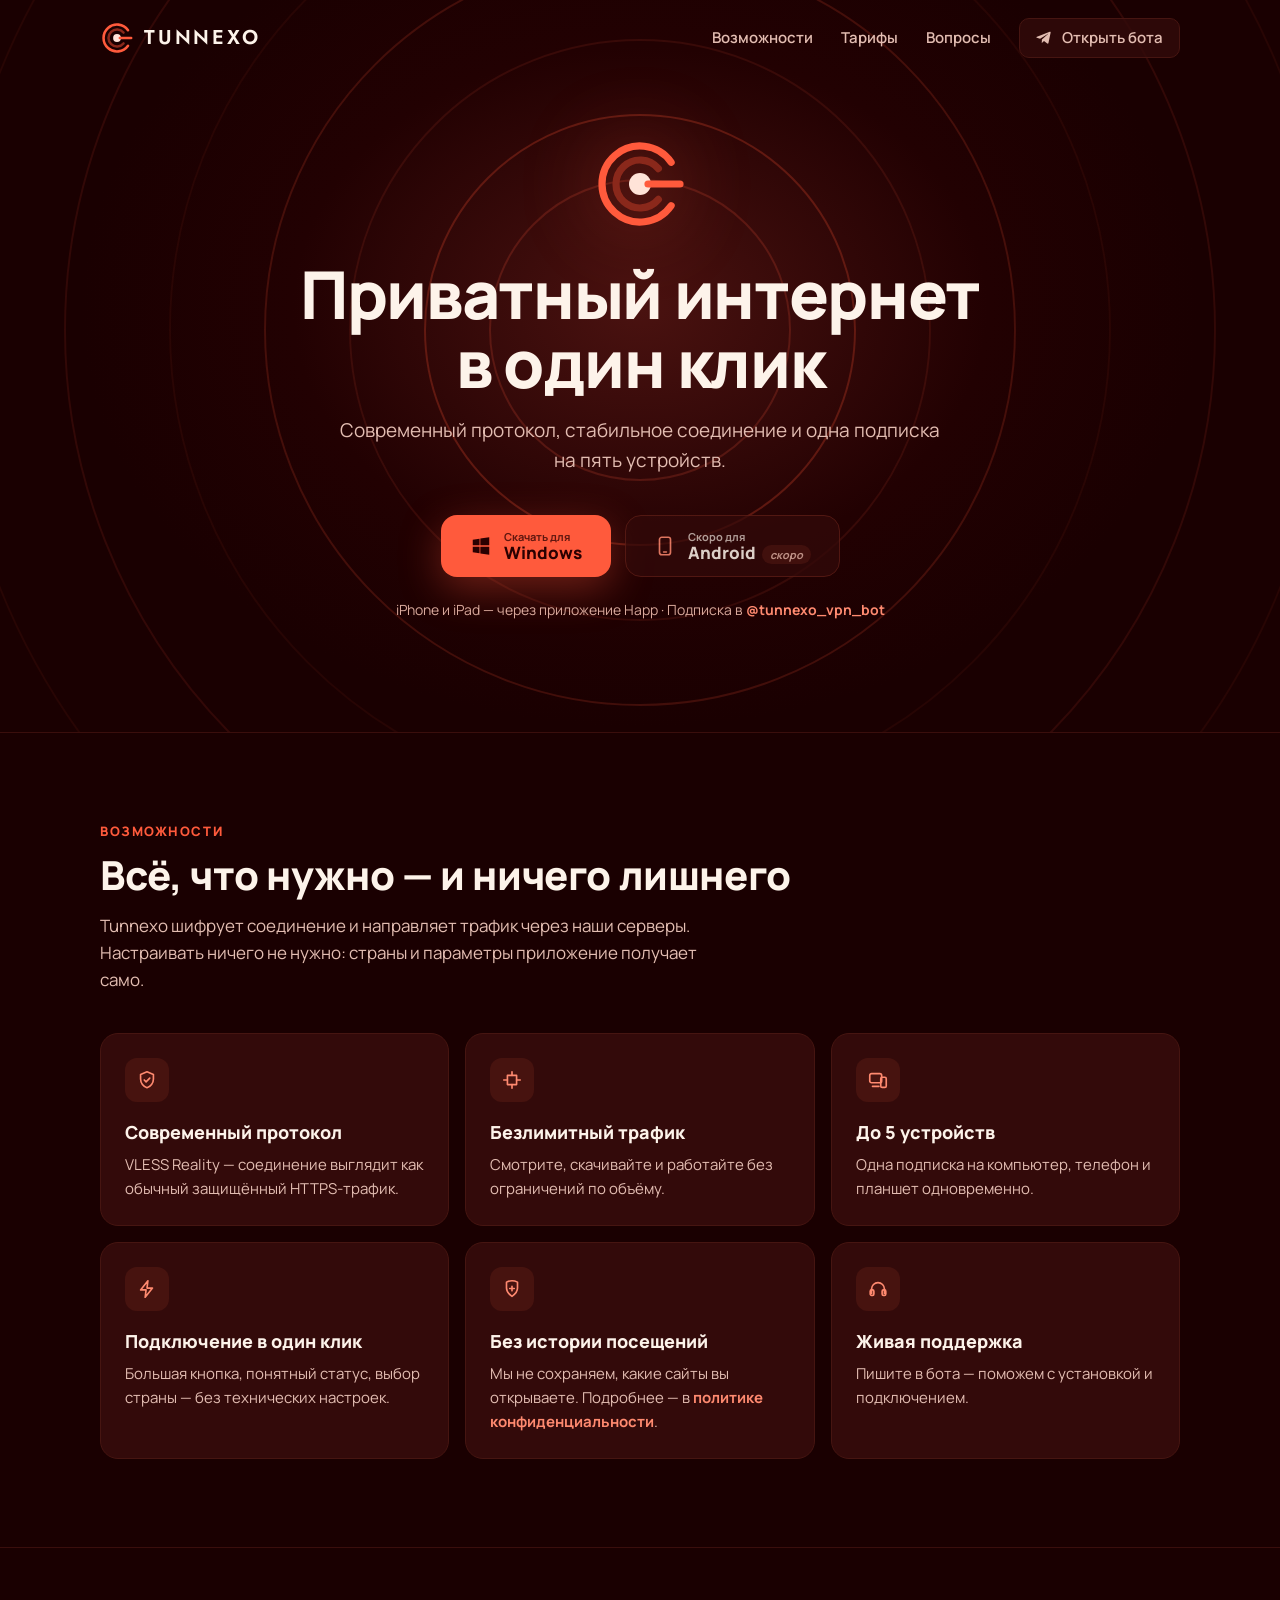
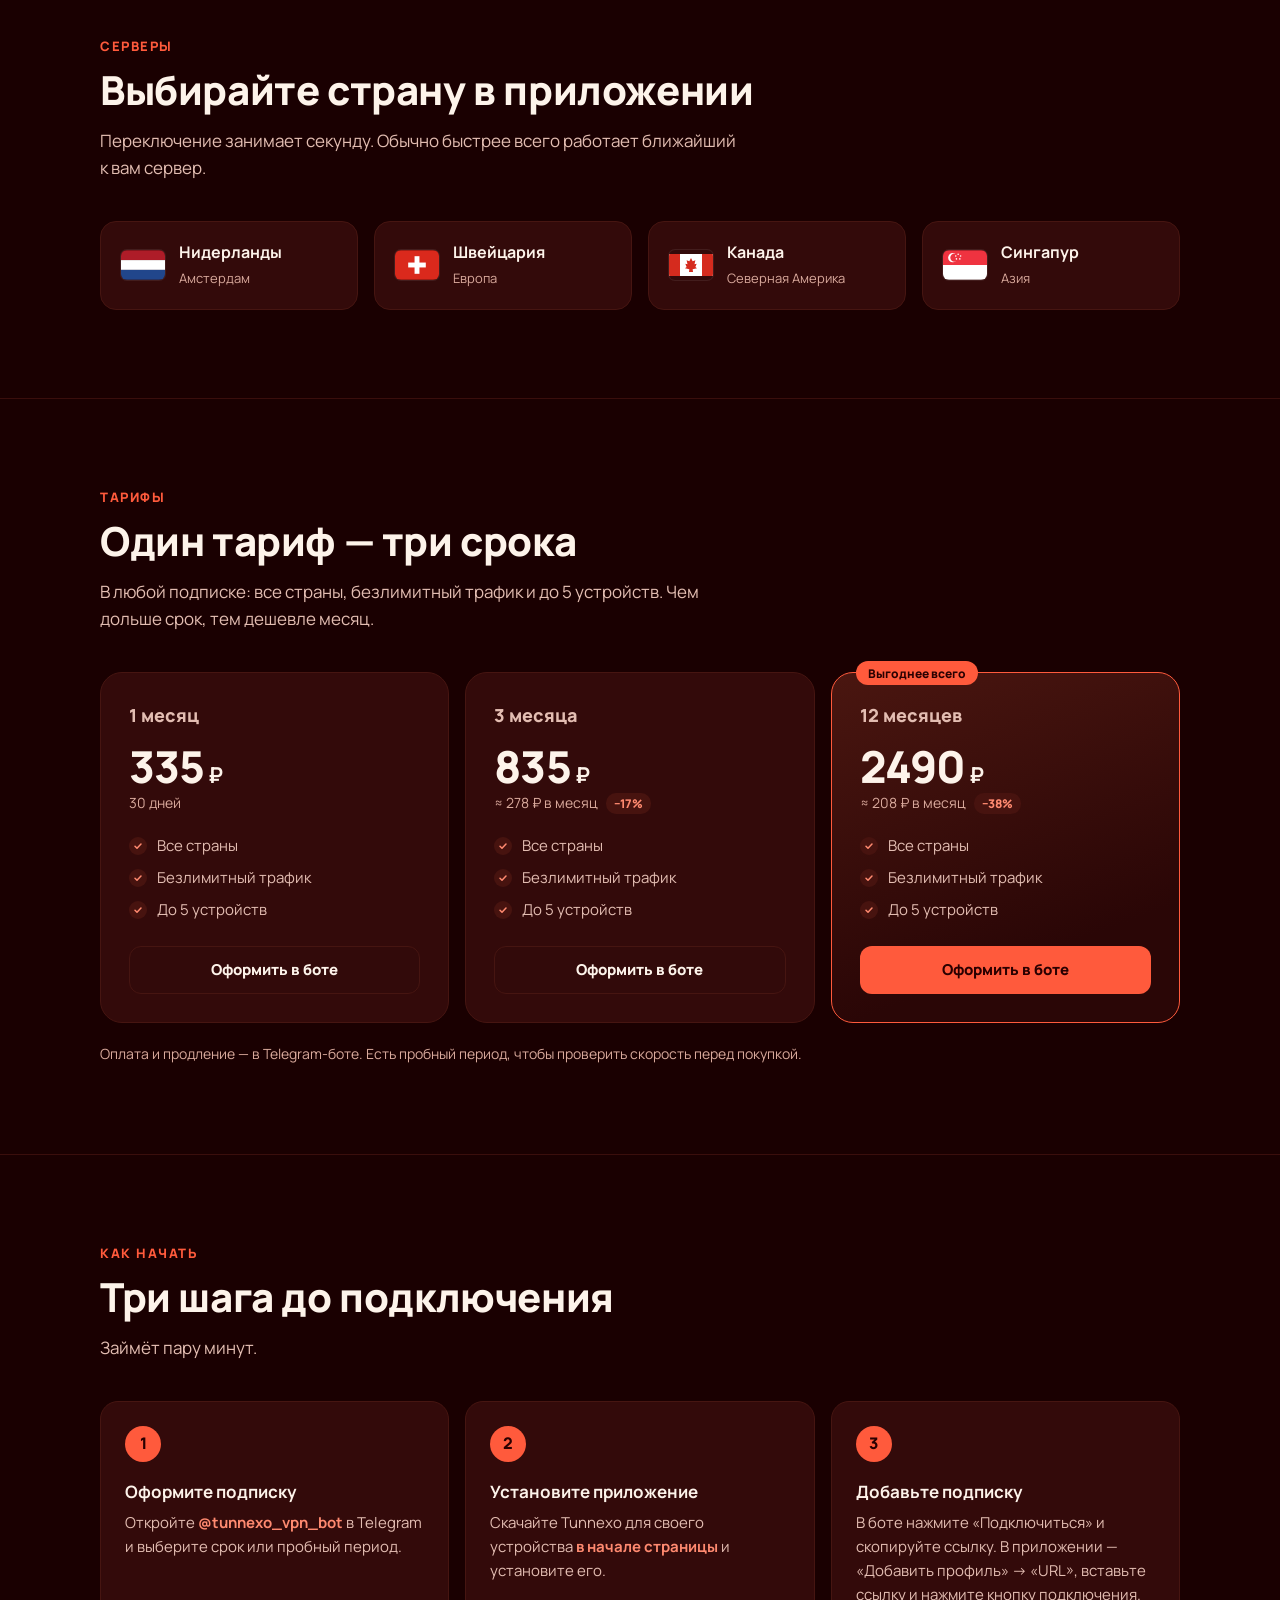
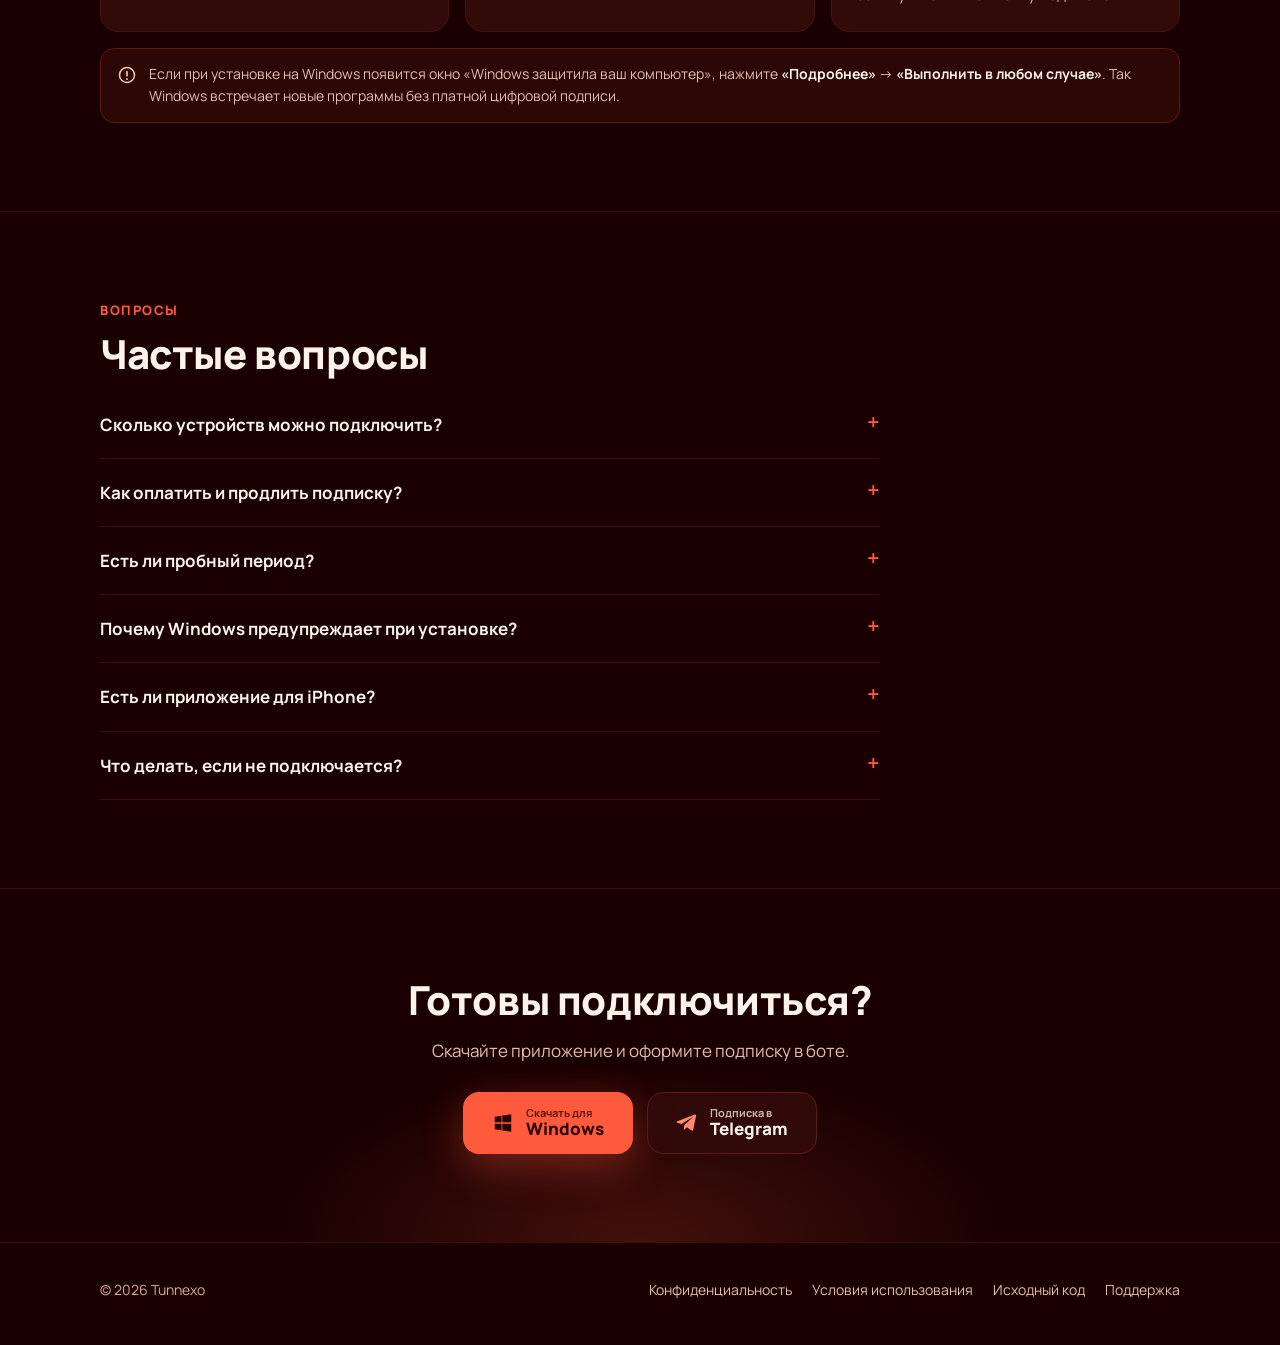
==== site/index.html @ baa2eafc "Add tunnexo.com website (download, pricing, FAQ, privacy, terms) + Pages workflow Co-Authored-By: Cl" ====
<!doctype html>
<html lang="ru">
<head>
<meta charset="utf-8">
<meta name="viewport" content="width=device-width, initial-scale=1">
<title>Tunnexo — быстрый и приватный VPN</title>
<meta name="description" content="Tunnexo — VPN с современным протоколом. Приложения для Windows и Android, до 5 устройств на одну подписку, оплата и поддержка в Telegram.">
<meta name="theme-color" content="#1A0001">
<link rel="icon" href="favicon.ico" sizes="any">
<link rel="icon" type="image/png" href="assets/favicon.png">
<link rel="apple-touch-icon" href="assets/apple-touch-icon.png">
<meta property="og:type" content="website">
<meta property="og:title" content="Tunnexo — быстрый и приватный VPN">
<meta property="og:description" content="Современный протокол, до 5 устройств на одну подписку, приложения для Windows и Android.">
<meta property="og:image" content="https://tunnexo.com/assets/apple-touch-icon.png">
<link rel="preconnect" href="https://fonts.googleapis.com">
<link rel="preconnect" href="https://fonts.gstatic.com" crossorigin>
<link href="https://fonts.googleapis.com/css2?family=Jost:wght@500;600&family=Manrope:wght@400;500;600;700;800&display=swap" rel="stylesheet">
<link rel="stylesheet" href="assets/style.css">
</head>
<body>

<header>
  <div class="wrap nav">
    <a class="brand" href="./" aria-label="Tunnexo — на главную">
      <svg width="34" height="34" viewBox="0 0 48 48" fill="none" aria-hidden="true"><path d="M39.56 13.1A19 19 0 1 0 39.56 34.9" stroke="#FF5A3C" stroke-width="3.6" stroke-linecap="round"/><path d="M33.19 16.29A12 12 0 1 0 33.19 31.71" stroke="#8A281B" stroke-width="3.6" stroke-linecap="round"/><circle cx="24" cy="24" r="5.5" fill="#FFE3D8"/><path d="M28 24h16" stroke="#FF5A3C" stroke-width="3.6" stroke-linecap="round"/></svg>
      <span>TUNNEXO</span>
    </a>
    <nav class="links" aria-label="Разделы">
      <a href="#features">Возможности</a>
      <a href="#pricing">Тарифы</a>
      <a href="#faq">Вопросы</a>
      <a class="btn btn-ghost btn-sm" href="https://t.me/tunnexo_vpn_bot" rel="noopener">
        <svg width="16" height="16" viewBox="0 0 24 24" fill="currentColor" aria-hidden="true"><path d="M21.9 4.3 18.7 19.4c-.2 1-.9 1.3-1.8.8l-4.9-3.6-2.4 2.3c-.3.3-.5.5-1 .5l.3-5 9.2-8.3c.4-.4-.1-.6-.6-.2L6.1 13.1 1.3 11.6c-1-.3-1.1-1 .2-1.5L20.6 2.8c.9-.3 1.6.2 1.3 1.5z"/></svg>
        Открыть бота
      </a>
    </nav>
  </div>
</header>

<main>
  <div class="hero" id="download">
    <svg class="rings" viewBox="0 0 1400 1400" fill="none" aria-hidden="true">
      <circle cx="700" cy="700" r="150" stroke="#FF5A3C" stroke-opacity=".18" stroke-width="2"/>
      <circle cx="700" cy="700" r="215" stroke="#8A281B" stroke-opacity=".55" stroke-width="2"/>
      <circle cx="700" cy="700" r="290" stroke="#FF5A3C" stroke-opacity=".10" stroke-width="2"/>
      <circle cx="700" cy="700" r="375" stroke="#8A281B" stroke-opacity=".35" stroke-width="2"/>
      <circle cx="700" cy="700" r="470" stroke="#FF5A3C" stroke-opacity=".06" stroke-width="2"/>
      <circle cx="700" cy="700" r="575" stroke="#8A281B" stroke-opacity=".22" stroke-width="2"/>
      <circle cx="700" cy="700" r="690" stroke="#8A281B" stroke-opacity=".12" stroke-width="2"/>
    </svg>
    <div class="wrap hero-inner">
      <svg class="hero-logo" width="96" height="96" viewBox="0 0 48 48" fill="none" aria-hidden="true"><path d="M39.56 13.1A19 19 0 1 0 39.56 34.9" stroke="#FF5A3C" stroke-width="3.6" stroke-linecap="round"/><path d="M33.19 16.29A12 12 0 1 0 33.19 31.71" stroke="#8A281B" stroke-width="3.6" stroke-linecap="round"/><circle cx="24" cy="24" r="5.5" fill="#FFE3D8"/><path d="M28 24h16" stroke="#FF5A3C" stroke-width="3.6" stroke-linecap="round"/></svg>
      <h1>Приватный интернет<br>в один клик</h1>
      <p class="lead">Современный протокол, стабильное соединение и одна подписка на&nbsp;пять устройств.</p>

      <div class="platforms" data-platforms>
        <a class="pbtn primary" data-os="windows" href="https://github.com/borov-tech/tunnexo-app/releases/latest/download/Tunnexo-windows-amd64-setup.exe">
          <svg width="22" height="22" viewBox="0 0 24 24" fill="currentColor" aria-hidden="true"><path d="M3 5.1 10.4 4v7.2H3zm8.3-1.2L21 2.5v8.7h-9.7zM3 12.8h7.4V20L3 18.9zm8.3 0H21v8.7l-9.7-1.4z"/></svg>
          <span><small>Скачать для</small>Windows</span>
        </a>
        <!-- Android: when the APK is published, replace this <span> with an <a href="...apk"> and drop the "soon" class + badge -->
        <span class="pbtn secondary soon" data-os="android" aria-disabled="true">
          <svg width="22" height="22" viewBox="0 0 24 24" fill="none" aria-hidden="true"><rect x="6" y="2.5" width="12" height="19" rx="2.5" stroke="currentColor" stroke-width="1.8"/><path d="M10.5 18.5h3" stroke="currentColor" stroke-width="1.8" stroke-linecap="round"/></svg>
          <span><small>Скоро для</small>Android<em class="badge">скоро</em></span>
        </span>
      </div>
      <p class="hero-note">iPhone и iPad — через приложение Happ · Подписка в <a class="link" href="https://t.me/tunnexo_vpn_bot" rel="noopener">@tunnexo_vpn_bot</a></p>
    </div>
  </div>

  <section id="features">
    <div class="wrap">
      <p class="kicker">Возможности</p>
      <h2>Всё, что нужно — и ничего лишнего</h2>
      <p class="sub">Tunnexo шифрует соединение и направляет трафик через наши серверы. Настраивать ничего не нужно: страны и параметры приложение получает само.</p>
      <div class="grid">
        <div class="card">
          <div class="ico"><svg width="22" height="22" viewBox="0 0 24 24" fill="none" aria-hidden="true"><path d="M12 3 5 6v5c0 4.4 3 8.4 7 9.5 4-1.1 7-5.1 7-9.5V6z" stroke="currentColor" stroke-width="1.8" stroke-linejoin="round"/><path d="m9 12 2 2 4-4" stroke="currentColor" stroke-width="1.8" stroke-linecap="round" stroke-linejoin="round"/></svg></div>
          <h3>Современный протокол</h3>
          <p>VLESS Reality — соединение выглядит как обычный защищённый HTTPS-трафик.</p>
        </div>
        <div class="card">
          <div class="ico"><svg width="22" height="22" viewBox="0 0 24 24" fill="none" aria-hidden="true"><path d="M7 7h10v10H7z" stroke="currentColor" stroke-width="1.8" stroke-linejoin="round"/><path d="M3 12h4M17 12h4M12 3v4M12 17v4" stroke="currentColor" stroke-width="1.8" stroke-linecap="round"/></svg></div>
          <h3>Безлимитный трафик</h3>
          <p>Смотрите, скачивайте и работайте без ограничений по объёму.</p>
        </div>
        <div class="card">
          <div class="ico"><svg width="22" height="22" viewBox="0 0 24 24" fill="none" aria-hidden="true"><rect x="3" y="5" width="13" height="10" rx="2" stroke="currentColor" stroke-width="1.8"/><rect x="15" y="9" width="6" height="11" rx="1.5" stroke="currentColor" stroke-width="1.8"/><path d="M6 19h7" stroke="currentColor" stroke-width="1.8" stroke-linecap="round"/></svg></div>
          <h3>До 5 устройств</h3>
          <p>Одна подписка на компьютер, телефон и планшет одновременно.</p>
        </div>
        <div class="card">
          <div class="ico"><svg width="22" height="22" viewBox="0 0 24 24" fill="none" aria-hidden="true"><path d="M13 3 5 13h6l-1 8 8-10h-6z" stroke="currentColor" stroke-width="1.8" stroke-linejoin="round"/></svg></div>
          <h3>Подключение в один клик</h3>
          <p>Большая кнопка, понятный статус, выбор страны — без технических настроек.</p>
        </div>
        <div class="card">
          <div class="ico"><svg width="22" height="22" viewBox="0 0 24 24" fill="none" aria-hidden="true"><path d="M12 3c-3 0-6 1.5-6 1.5V11c0 5 6 9 6 9s6-4 6-9V4.5S15 3 12 3z" stroke="currentColor" stroke-width="1.8" stroke-linejoin="round"/><path d="M9.5 11.5h5M12 9v5" stroke="currentColor" stroke-width="1.8" stroke-linecap="round"/></svg></div>
          <h3>Без истории посещений</h3>
          <p>Мы не сохраняем, какие сайты вы открываете. Подробнее — в&nbsp;<a class="link" href="privacy.html">политике конфиденциальности</a>.</p>
        </div>
        <div class="card">
          <div class="ico"><svg width="22" height="22" viewBox="0 0 24 24" fill="none" aria-hidden="true"><path d="M5 17.5V12a7 7 0 0 1 14 0v5.5" stroke="currentColor" stroke-width="1.8"/><rect x="3.5" y="13" width="4" height="6" rx="1.5" stroke="currentColor" stroke-width="1.8"/><rect x="16.5" y="13" width="4" height="6" rx="1.5" stroke="currentColor" stroke-width="1.8"/></svg></div>
          <h3>Живая поддержка</h3>
          <p>Пишите в бота — поможем с установкой и подключением.</p>
        </div>
      </div>
    </div>
  </section>

  <section id="countries">
    <div class="wrap">
      <p class="kicker">Серверы</p>
      <h2>Выбирайте страну в приложении</h2>
      <p class="sub">Переключение занимает секунду. Обычно быстрее всего работает ближайший к вам сервер.</p>
      <div class="countries">
        <div class="country">
          <svg class="flag" viewBox="0 0 9 6" aria-hidden="true"><rect width="9" height="2" fill="#AE1C28"/><rect y="2" width="9" height="2" fill="#fff"/><rect y="4" width="9" height="2" fill="#21468B"/></svg>
          <div><b>Нидерланды</b><small>Амстердам</small></div>
        </div>
        <div class="country">
          <svg class="flag" viewBox="0 0 9 6" aria-hidden="true"><rect width="9" height="6" fill="#DA291C"/><rect x="4" y="1.2" width="1" height="3.6" fill="#fff"/><rect x="2.7" y="2.5" width="3.6" height="1" fill="#fff"/></svg>
          <div><b>Швейцария</b><small>Европа</small></div>
        </div>
        <div class="country">
          <svg class="flag" viewBox="0 0 12 6" aria-hidden="true"><rect width="12" height="6" fill="#fff"/><rect width="3" height="6" fill="#D52B1E"/><rect x="9" width="3" height="6" fill="#D52B1E"/><path d="M6 1.1l.45.9.75-.3-.25 1.1.6-.15-.35.9.45.35-1.2.25.1.75H5.45l.1-.75-1.2-.25.45-.35-.35-.9.6.15-.25-1.1.75.3z" fill="#D52B1E"/></svg>
          <div><b>Канада</b><small>Северная Америка</small></div>
        </div>
        <div class="country">
          <svg class="flag" viewBox="0 0 9 6" aria-hidden="true"><rect width="9" height="3" fill="#EF3340"/><rect y="3" width="9" height="3" fill="#fff"/><circle cx="2" cy="1.5" r=".95" fill="#fff"/><circle cx="2.35" cy="1.5" r=".85" fill="#EF3340"/><g fill="#fff"><circle cx="3.1" cy=".8" r=".16"/><circle cx="3.6" cy="1.15" r=".16"/><circle cx="3.45" cy="1.75" r=".16"/><circle cx="2.75" cy="1.75" r=".16"/><circle cx="2.6" cy="1.15" r=".16"/></g></svg>
          <div><b>Сингапур</b><small>Азия</small></div>
        </div>
      </div>
    </div>
  </section>

  <section id="pricing">
    <div class="wrap">
      <p class="kicker">Тарифы</p>
      <h2>Один тариф — три срока</h2>
      <p class="sub">В любой подписке: все страны, безлимитный трафик и до 5 устройств. Чем дольше срок, тем дешевле месяц.</p>
      <div class="plans">
        <div class="plan">
          <h3>1 месяц</h3>
          <div class="price">335<span>₽</span></div>
          <div class="per">30 дней</div>
          <ul><li>Все страны</li><li>Безлимитный трафик</li><li>До 5 устройств</li></ul>
          <a class="btn btn-ghost" href="https://t.me/tunnexo_vpn_bot" rel="noopener">Оформить в боте</a>
        </div>
        <div class="plan">
          <h3>3 месяца</h3>
          <div class="price">835<span>₽</span></div>
          <div class="per">≈ 278 ₽ в месяц<span class="save">−17%</span></div>
          <ul><li>Все страны</li><li>Безлимитный трафик</li><li>До 5 устройств</li></ul>
          <a class="btn btn-ghost" href="https://t.me/tunnexo_vpn_bot" rel="noopener">Оформить в боте</a>
        </div>
        <div class="plan best">
          <span class="ribbon">Выгоднее всего</span>
          <h3>12 месяцев</h3>
          <div class="price">2490<span>₽</span></div>
          <div class="per">≈ 208 ₽ в месяц<span class="save">−38%</span></div>
          <ul><li>Все страны</li><li>Безлимитный трафик</li><li>До 5 устройств</li></ul>
          <a class="btn btn-primary" href="https://t.me/tunnexo_vpn_bot" rel="noopener">Оформить в боте</a>
        </div>
      </div>
      <p class="plans-note">Оплата и продление — в Telegram-боте. Есть пробный период, чтобы проверить скорость перед покупкой.</p>
    </div>
  </section>

  <section id="start">
    <div class="wrap">
      <p class="kicker">Как начать</p>
      <h2>Три шага до подключения</h2>
      <p class="sub">Займёт пару минут.</p>
      <div class="steps">
        <div class="step"><h3>Оформите подписку</h3><p>Откройте <a class="link" href="https://t.me/tunnexo_vpn_bot" rel="noopener">@tunnexo_vpn_bot</a> в Telegram и выберите срок или пробный период.</p></div>
        <div class="step"><h3>Установите приложение</h3><p>Скачайте Tunnexo для своего устройства <a class="link" href="#download">в начале страницы</a> и установите его.</p></div>
        <div class="step"><h3>Добавьте подписку</h3><p>В боте нажмите «Подключиться» и скопируйте ссылку. В приложении — «Добавить профиль» → «URL», вставьте ссылку и нажмите кнопку подключения.</p></div>
      </div>
      <div class="win-note">
        <svg width="20" height="20" viewBox="0 0 24 24" fill="none" style="flex-shrink:0;margin-top:2px" aria-hidden="true"><circle cx="12" cy="12" r="9" stroke="#FFC9A8" stroke-width="1.8"/><path d="M12 8v5M12 16.5v.5" stroke="#FFC9A8" stroke-width="2" stroke-linecap="round"/></svg>
        <span>Если при установке на Windows появится окно «Windows защитила ваш компьютер», нажмите <b>«Подробнее»</b> → <b>«Выполнить в любом случае»</b>. Так Windows встречает новые программы без платной цифровой подписи.</span>
      </div>
    </div>
  </section>

  <section id="faq">
    <div class="wrap">
      <p class="kicker">Вопросы</p>
      <h2>Частые вопросы</h2>
      <div class="faq">
        <details>
          <summary>Сколько устройств можно подключить?</summary>
          <p>До пяти устройств на одну подписку. Если места закончились, напишите в поддержку — освободим место под новое устройство.</p>
        </details>
        <details>
          <summary>Как оплатить и продлить подписку?</summary>
          <p>Всё делается в Telegram-боте @tunnexo_vpn_bot: выбор срока, оплата и продление. Когда до конца подписки останется немного, в приложении появится кнопка «Продлить».</p>
        </details>
        <details>
          <summary>Есть ли пробный период?</summary>
          <p>Да. В боте нажмите «Тестовая подписка» — так можно проверить скорость и стабильность до покупки.</p>
        </details>
        <details>
          <summary>Почему Windows предупреждает при установке?</summary>
          <p>Windows показывает предупреждение для новых программ без платной цифровой подписи. Нажмите «Подробнее» и «Выполнить в любом случае». Исходный код приложения открыт — его можно проверить.</p>
        </details>
        <details>
          <summary>Есть ли приложение для iPhone?</summary>
          <p>Пока нет. Владельцам iPhone и iPad подойдёт приложение Happ из App Store: добавьте в него ссылку подписки из бота.</p>
        </details>
        <details>
          <summary>Что делать, если не подключается?</summary>
          <p>Нажмите «Обновить» на главном экране приложения и попробуйте другую страну. Если не помогло — напишите в бота, мы разберёмся.</p>
        </details>
      </div>
    </div>
  </section>

  <section class="final">
    <div class="wrap">
      <h2>Готовы подключиться?</h2>
      <p class="sub" style="margin:0 auto">Скачайте приложение и оформите подписку в боте.</p>
      <div class="platforms">
        <a class="pbtn primary" href="https://github.com/borov-tech/tunnexo-app/releases/latest/download/Tunnexo-windows-amd64-setup.exe">
          <svg width="22" height="22" viewBox="0 0 24 24" fill="currentColor" aria-hidden="true"><path d="M3 5.1 10.4 4v7.2H3zm8.3-1.2L21 2.5v8.7h-9.7zM3 12.8h7.4V20L3 18.9zm8.3 0H21v8.7l-9.7-1.4z"/></svg>
          <span><small>Скачать для</small>Windows</span>
        </a>
        <a class="pbtn secondary" href="https://t.me/tunnexo_vpn_bot" rel="noopener">
          <svg width="22" height="22" viewBox="0 0 24 24" fill="currentColor" aria-hidden="true"><path d="M21.9 4.3 18.7 19.4c-.2 1-.9 1.3-1.8.8l-4.9-3.6-2.4 2.3c-.3.3-.5.5-1 .5l.3-5 9.2-8.3c.4-.4-.1-.6-.6-.2L6.1 13.1 1.3 11.6c-1-.3-1.1-1 .2-1.5L20.6 2.8c.9-.3 1.6.2 1.3 1.5z"/></svg>
          <span><small>Подписка в</small>Telegram</span>
        </a>
      </div>
    </div>
  </section>
</main>

<footer>
  <div class="wrap foot">
    <span>© <span id="y">2026</span> Tunnexo</span>
    <nav aria-label="Документы">
      <a href="privacy.html">Конфиденциальность</a>
      <a href="terms.html">Условия использования</a>
      <a href="https://github.com/borov-tech/tunnexo-app" rel="noopener">Исходный код</a>
      <a href="https://t.me/tunnexo_vpn_bot" rel="noopener">Поддержка</a>
    </nav>
  </div>
</footer>

<script>
(function () {
  try { document.getElementById('y').textContent = new Date().getFullYear(); } catch (e) {}
  // Put the visitor's platform first and make it the primary button.
  try {
    var ua = navigator.userAgent || '';
    var box = document.querySelector('[data-platforms]');
    if (!box || !/Android/i.test(ua)) return;
    var win = box.querySelector('[data-os="windows"]');
    var and = box.querySelector('[data-os="android"]');
    if (!win || !and) return;
    box.insertBefore(and, win);
    if (and.tagName === 'A') {
      and.classList.remove('secondary'); and.classList.add('primary');
      win.classList.remove('primary'); win.classList.add('secondary');
    }
  } catch (e) {}
})();
</script>
</body>
</html>
---- site/assets/style.css ----
:root{
  --bg:#1A0001; --bg2:#220102; --card:#330A0A; --card-border:#461511; --line:#3A0E0C;
  --chip:#47130F; --coral:#FF5A3C; --coral-hover:#FF7A5E; --coral-soft:#FF8A70; --ring:#8A281B;
  --text:#FDF3EA; --text2:#E3BDB2; --muted:#D9A99C; --ink:#2A0001;
  --radius:18px; --maxw:1120px;
}
*{box-sizing:border-box}
html{scroll-behavior:smooth;-webkit-text-size-adjust:100%}
body{margin:0;background:var(--bg);color:var(--text);font-family:'Manrope',system-ui,-apple-system,'Segoe UI',sans-serif;font-size:16px;line-height:1.6;overflow-x:hidden}
a{color:inherit}
a.link{color:var(--coral-soft);text-decoration:none;font-weight:700}
a.link:hover{text-decoration:underline}
img,svg{display:block}
.wrap{max-width:var(--maxw);margin:0 auto;padding:0 20px}
:focus-visible{outline:2px solid var(--coral);outline-offset:3px;border-radius:6px}

/* header */
header{position:relative;z-index:3}
.nav{display:flex;align-items:center;justify-content:space-between;height:76px;gap:16px}
.brand{display:flex;align-items:center;gap:10px;text-decoration:none}
.brand span{font-family:'Jost',sans-serif;font-weight:600;font-size:20px;letter-spacing:.14em}
.links{display:flex;align-items:center;gap:28px}
.links a{text-decoration:none;color:var(--text2);font-weight:600;font-size:15px}
.links a:hover{color:var(--text)}

/* buttons */
.btn{display:inline-flex;align-items:center;justify-content:center;gap:10px;height:48px;padding:0 22px;border-radius:12px;font:inherit;font-weight:800;font-size:15px;text-decoration:none;border:1px solid transparent;cursor:pointer;white-space:nowrap;transition:background .15s,border-color .15s,transform .15s}
.btn:active{transform:translateY(1px)}
.btn-primary{background:var(--coral);color:var(--ink)}
.btn-primary:hover{background:var(--coral-hover)}
.btn-ghost{background:rgba(51,10,10,.8);border-color:var(--card-border);color:var(--text)}
.btn-ghost:hover{border-color:var(--ring)}
.btn-sm{height:40px;padding:0 16px;font-size:14px;border-radius:10px}

/* hero (variant B) */
.hero{position:relative;overflow:hidden;margin-top:-76px;padding:136px 0 110px;text-align:center;
  background:radial-gradient(560px 420px at 50% 42%,#4A1210 0%,#220102 62%,var(--bg) 100%)}
.rings{position:absolute;left:50%;top:330px;width:1400px;height:1400px;transform:translate(-50%,-50%);pointer-events:none}
.hero-inner{position:relative;z-index:1;display:flex;flex-direction:column;align-items:center}
.hero-logo{filter:drop-shadow(0 0 40px rgba(255,90,60,.45))}
h1{font-size:clamp(38px,6vw,66px);line-height:1.05;letter-spacing:-.02em;margin:28px 0 16px;font-weight:800;max-width:860px}
.lead{font-size:clamp(17px,2vw,19px);color:var(--text2);margin:0 0 40px;max-width:600px}
.platforms{display:flex;flex-wrap:wrap;justify-content:center;gap:14px}
.pbtn{display:inline-flex;align-items:center;gap:12px;height:62px;padding:0 28px;border-radius:16px;text-decoration:none;font-weight:800;font-size:17px;border:1px solid transparent;transition:background .15s,border-color .15s,transform .15s;text-align:left}
.pbtn:active{transform:translateY(1px)}
.pbtn small{display:block;font-size:11px;font-weight:700;line-height:1.1;opacity:.75}
.pbtn span{line-height:1.15}
.pbtn.primary{background:var(--coral);color:var(--ink);box-shadow:0 12px 40px rgba(255,90,60,.35)}
.pbtn.primary:hover{background:var(--coral-hover)}
.pbtn.secondary{background:rgba(51,10,10,.85);border-color:#5A1C15;color:var(--text)}
.pbtn.secondary:hover{border-color:var(--ring)}
.pbtn.secondary svg{color:var(--coral-soft)}
.pbtn.soon{cursor:default;opacity:.85}
.pbtn .badge{margin-left:6px;padding:2px 8px;border-radius:10px;background:var(--chip);color:var(--muted);font-size:11px;font-weight:700;opacity:1}
.hero-note{margin:22px 0 0;font-size:14px;color:var(--muted)}

/* sections */
section{position:relative;padding:88px 0;border-top:1px solid var(--line)}
.kicker{color:var(--coral);font-size:13px;font-weight:800;letter-spacing:.12em;text-transform:uppercase;margin:0 0 10px}
h2{font-size:clamp(28px,3.6vw,40px);line-height:1.15;letter-spacing:-.01em;margin:0 0 14px;font-weight:800}
.sub{color:var(--text2);max-width:640px;margin:0 0 40px;font-size:17px}
.grid{display:grid;grid-template-columns:repeat(3,minmax(0,1fr));gap:16px}
.card{background:var(--card);border:1px solid var(--card-border);border-radius:var(--radius);padding:24px}
.card h3{margin:16px 0 6px;font-size:18px;font-weight:800}
.card p{margin:0;color:var(--text2);font-size:15px}
.ico{width:44px;height:44px;border-radius:12px;background:var(--chip);color:var(--coral-soft);display:flex;align-items:center;justify-content:center;flex-shrink:0}

/* countries */
.countries{display:grid;grid-template-columns:repeat(4,minmax(0,1fr));gap:16px}
.country{display:flex;align-items:center;gap:14px;background:var(--card);border:1px solid var(--card-border);border-radius:16px;padding:18px 20px}
.flag{width:44px;height:30px;border-radius:6px;overflow:hidden;flex-shrink:0;box-shadow:0 0 0 1px rgba(255,255,255,.08)}
.country b{display:block;font-size:16px}
.country small{color:var(--muted);font-size:13px}

/* pricing */
.plans{display:grid;grid-template-columns:repeat(3,minmax(0,1fr));gap:16px;align-items:stretch}
.plan{position:relative;display:flex;flex-direction:column;background:var(--card);border:1px solid var(--card-border);border-radius:22px;padding:28px}
.plan.best{background:linear-gradient(160deg,#4A1610,#2A0606 75%);border:1.5px solid var(--coral)}
.plan .ribbon{position:absolute;top:-12px;left:24px;height:24px;padding:0 12px;border-radius:12px;background:var(--coral);color:var(--ink);font-size:12px;font-weight:800;display:flex;align-items:center}
.plan h3{margin:0;font-size:18px;font-weight:800;color:var(--text2)}
.price{margin:14px 0 4px;font-size:44px;font-weight:800;letter-spacing:-.02em;line-height:1}
.price span{font-size:22px;font-weight:700;margin-left:4px}
.per{color:var(--muted);font-size:14px;min-height:22px}
.save{display:inline-block;margin-left:8px;padding:1px 8px;border-radius:10px;background:var(--chip);color:var(--coral-soft);font-size:12px;font-weight:800}
.plan ul{list-style:none;padding:0;margin:20px 0 24px;display:grid;gap:8px;font-size:15px;color:var(--text2)}
.plan li{display:flex;gap:10px;align-items:flex-start}
.plan li::before{content:"";flex-shrink:0;width:18px;height:18px;margin-top:3px;border-radius:9px;background:var(--chip) url("data:image/svg+xml,%3Csvg xmlns='http://www.w3.org/2000/svg' viewBox='0 0 24 24'%3E%3Cpath d='M6 12.5l4 4L18 8' fill='none' stroke='%23FF8A70' stroke-width='3' stroke-linecap='round' stroke-linejoin='round'/%3E%3C/svg%3E") center/12px no-repeat}
.plan .btn{margin-top:auto}
.plans-note{margin:20px 0 0;color:var(--muted);font-size:14px}

/* steps */
.steps{counter-reset:s;display:grid;grid-template-columns:repeat(3,minmax(0,1fr));gap:16px}
.step{background:var(--card);border:1px solid var(--card-border);border-radius:var(--radius);padding:24px}
.step::before{counter-increment:s;content:counter(s);display:flex;align-items:center;justify-content:center;width:36px;height:36px;border-radius:50%;background:var(--coral);color:var(--ink);font-weight:800}
.step h3{margin:16px 0 6px;font-size:17px}
.step p{margin:0;color:var(--text2);font-size:15px}
.win-note{margin-top:16px;display:flex;gap:12px;align-items:flex-start;background:rgba(59,12,11,.6);border:1px solid #5A1C15;border-radius:14px;padding:14px 16px;font-size:14px;color:var(--text2)}
.win-note b{color:var(--text)}

/* faq */
.faq{max-width:780px}
details{border-bottom:1px solid var(--line)}
summary{list-style:none;cursor:pointer;padding:20px 0;font-weight:700;font-size:17px;display:flex;justify-content:space-between;gap:16px}
summary::-webkit-details-marker{display:none}
summary::after{content:"+";color:var(--coral);font-size:22px;line-height:1;font-weight:600}
details[open] summary::after{content:"–"}
details p{margin:0 0 20px;color:var(--text2)}

/* final cta */
.final{text-align:center;background:radial-gradient(520px 260px at 50% 100%,rgba(255,90,60,.18),transparent 70%)}
.final .platforms{margin-top:28px}

/* footer */
footer{border-top:1px solid var(--line);padding:36px 0 44px;color:var(--muted);font-size:14px}
.foot{display:flex;flex-wrap:wrap;justify-content:space-between;gap:12px 24px;align-items:center}
.foot nav{display:flex;flex-wrap:wrap;gap:8px 20px}
.foot a{color:var(--text2);text-decoration:none}
.foot a:hover{color:var(--text);text-decoration:underline}

/* legal pages */
.doc{max-width:780px;margin:0 auto;padding:40px 20px 80px}
.doc h1{font-size:clamp(30px,4.4vw,44px);margin:12px 0 8px;text-align:left}
.doc .updated{color:var(--muted);font-size:14px;margin:0 0 32px}
.doc h2{font-size:22px;margin:36px 0 10px}
.doc p,.doc li{color:var(--text2)}
.doc ul{padding-left:22px}
.doc li{margin:6px 0}
.doc .callout{background:var(--card);border:1px solid var(--card-border);border-radius:14px;padding:16px 18px;margin:20px 0}
.doc .callout p{margin:0}
.back{display:inline-flex;align-items:center;gap:6px;color:var(--muted);text-decoration:none;font-weight:600;font-size:14px}
.back:hover{color:var(--text)}

@media (max-width:900px){
  .grid,.steps,.plans{grid-template-columns:1fr}
  .countries{grid-template-columns:repeat(2,minmax(0,1fr))}
  .links a:not(.btn){display:none}
  .plans{max-width:460px}
}
@media (max-width:480px){
  .wrap{padding:0 16px}
  .hero{padding:120px 0 80px}
  .rings{top:300px;width:1000px;height:1000px}
  .pbtn{width:100%;justify-content:center}
  .countries{grid-template-columns:1fr}
  section{padding:64px 0}
  .brand span{font-size:18px}
}
@media (prefers-reduced-motion:reduce){html{scroll-behavior:auto}.btn,.pbtn{transition:none}}
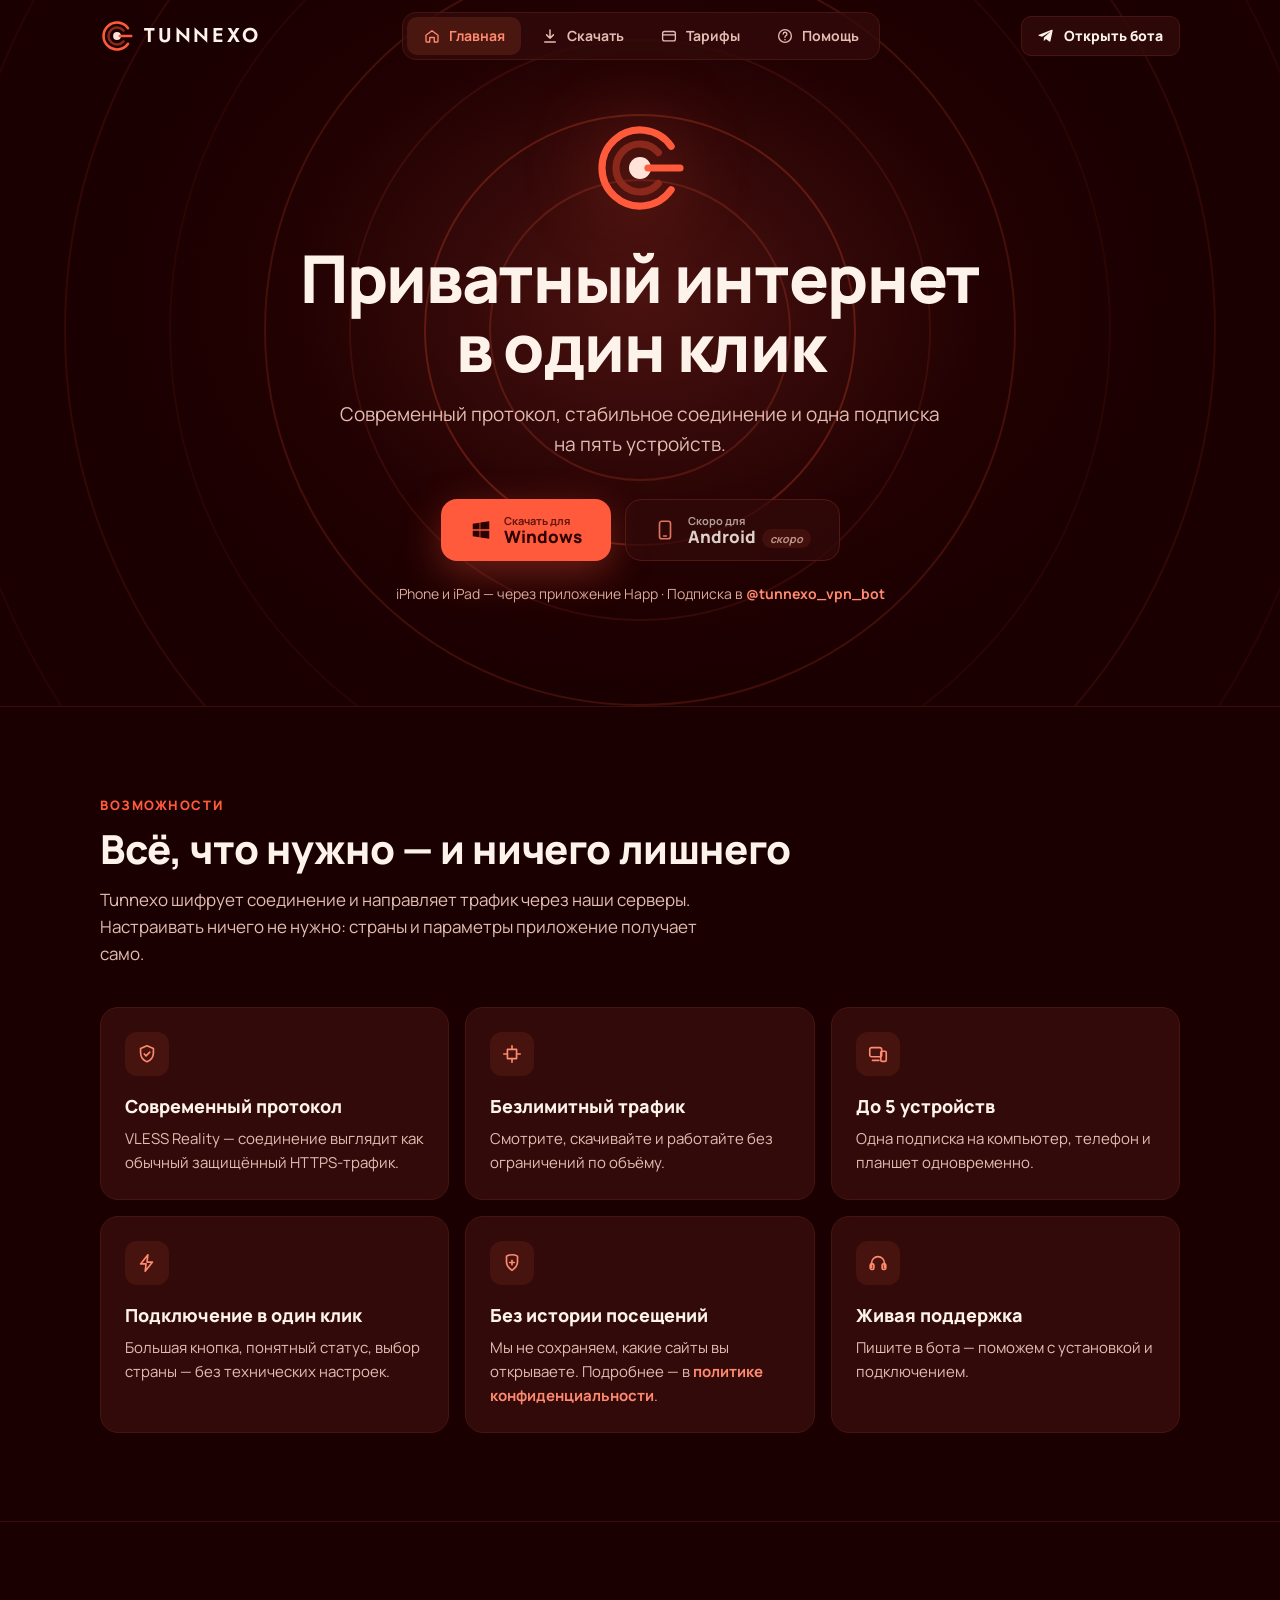
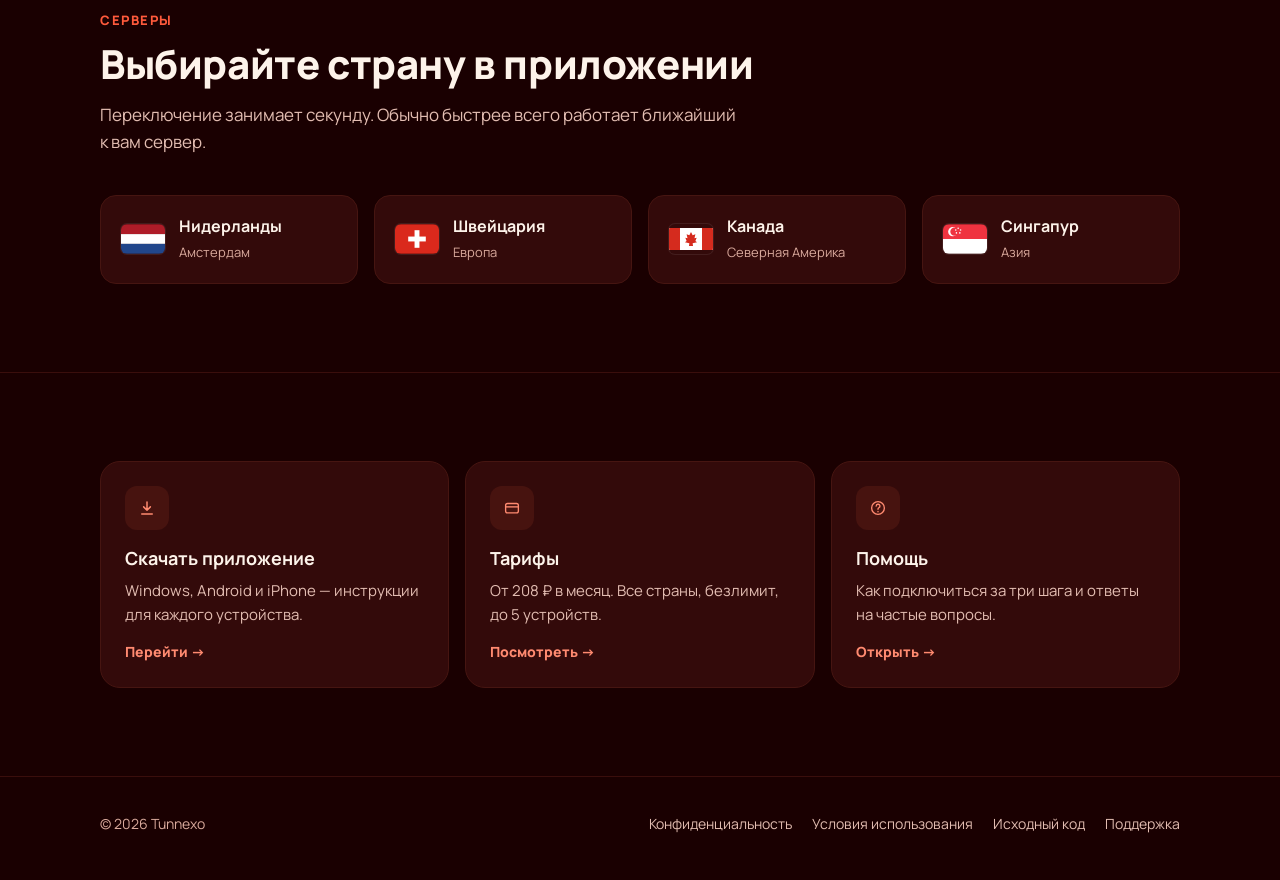
==== commit ae8a5d05: "Site: split into tabs (Главная, Скачать, Тарифы, Помощь) with mobile tab bar Co-Authored-By: Claude " ====
--- a/site/index.html
+++ b/site/index.html
@@ -2,7 +2,7 @@
 <html lang="ru">
 <head>
 <meta charset="utf-8">
-<meta name="viewport" content="width=device-width, initial-scale=1">
+<meta name="viewport" content="width=device-width, initial-scale=1, viewport-fit=cover">
 <title>Tunnexo — быстрый и приватный VPN</title>
 <meta name="description" content="Tunnexo — VPN с современным протоколом. Приложения для Windows и Android, до 5 устройств на одну подписку, оплата и поддержка в Telegram.">
 <meta name="theme-color" content="#1A0001">
@@ -11,35 +11,25 @@
 <link rel="apple-touch-icon" href="assets/apple-touch-icon.png">
 <meta property="og:type" content="website">
 <meta property="og:title" content="Tunnexo — быстрый и приватный VPN">
-<meta property="og:description" content="Современный протокол, до 5 устройств на одну подписку, приложения для Windows и Android.">
+<meta property="og:description" content="Tunnexo — VPN с современным протоколом. Приложения для Windows и Android, до 5 устройств на одну подписку, оплата и поддержка в Telegram.">
 <meta property="og:image" content="https://tunnexo.com/assets/apple-touch-icon.png">
 <link rel="preconnect" href="https://fonts.googleapis.com">
 <link rel="preconnect" href="https://fonts.gstatic.com" crossorigin>
 <link href="https://fonts.googleapis.com/css2?family=Jost:wght@500;600&family=Manrope:wght@400;500;600;700;800&display=swap" rel="stylesheet">
 <link rel="stylesheet" href="assets/style.css">
+<script>document.documentElement.className='js'</script>
 </head>
 <body>
-
 <header>
   <div class="wrap nav">
-    <a class="brand" href="./" aria-label="Tunnexo — на главную">
-      <svg width="34" height="34" viewBox="0 0 48 48" fill="none" aria-hidden="true"><path d="M39.56 13.1A19 19 0 1 0 39.56 34.9" stroke="#FF5A3C" stroke-width="3.6" stroke-linecap="round"/><path d="M33.19 16.29A12 12 0 1 0 33.19 31.71" stroke="#8A281B" stroke-width="3.6" stroke-linecap="round"/><circle cx="24" cy="24" r="5.5" fill="#FFE3D8"/><path d="M28 24h16" stroke="#FF5A3C" stroke-width="3.6" stroke-linecap="round"/></svg>
-      <span>TUNNEXO</span>
-    </a>
-    <nav class="links" aria-label="Разделы">
-      <a href="#features">Возможности</a>
-      <a href="#pricing">Тарифы</a>
-      <a href="#faq">Вопросы</a>
-      <a class="btn btn-ghost btn-sm" href="https://t.me/tunnexo_vpn_bot" rel="noopener">
-        <svg width="16" height="16" viewBox="0 0 24 24" fill="currentColor" aria-hidden="true"><path d="M21.9 4.3 18.7 19.4c-.2 1-.9 1.3-1.8.8l-4.9-3.6-2.4 2.3c-.3.3-.5.5-1 .5l.3-5 9.2-8.3c.4-.4-.1-.6-.6-.2L6.1 13.1 1.3 11.6c-1-.3-1.1-1 .2-1.5L20.6 2.8c.9-.3 1.6.2 1.3 1.5z"/></svg>
-        Открыть бота
-      </a>
-    </nav>
+    <a class="brand" href="./" aria-label="Tunnexo — на главную"><svg width="34" height="34" viewBox="0 0 48 48" fill="none" aria-hidden="true"><path d="M39.56 13.1A19 19 0 1 0 39.56 34.9" stroke="#FF5A3C" stroke-width="3.6" stroke-linecap="round"/><path d="M33.19 16.29A12 12 0 1 0 33.19 31.71" stroke="#8A281B" stroke-width="3.6" stroke-linecap="round"/><circle cx="24" cy="24" r="5.5" fill="#FFE3D8"/><path d="M28 24h16" stroke="#FF5A3C" stroke-width="3.6" stroke-linecap="round"/></svg><span>TUNNEXO</span></a>
+    <nav class="tabs" aria-label="Разделы"><a href="./" aria-current="page"><svg width="18" height="18" viewBox="0 0 24 24" fill="none" aria-hidden="true"><path d="M4 11l8-6 8 6v8a1 1 0 0 1-1 1h-4v-6H9v6H5a1 1 0 0 1-1-1z" stroke="currentColor" stroke-width="1.8" stroke-linejoin="round"/></svg>Главная</a><a href="download.html"><svg width="18" height="18" viewBox="0 0 24 24" fill="none" aria-hidden="true"><path d="M12 4v11m0 0-4.5-4.5M12 15l4.5-4.5M5 20h14" stroke="currentColor" stroke-width="2" stroke-linecap="round" stroke-linejoin="round"/></svg>Скачать</a><a href="pricing.html"><svg width="18" height="18" viewBox="0 0 24 24" fill="none" aria-hidden="true"><rect x="3.5" y="6" width="17" height="12.5" rx="2.5" stroke="currentColor" stroke-width="1.8"/><path d="M3.5 10.5h17" stroke="currentColor" stroke-width="1.8"/></svg>Тарифы</a><a href="help.html"><svg width="18" height="18" viewBox="0 0 24 24" fill="none" aria-hidden="true"><circle cx="12" cy="12" r="8.5" stroke="currentColor" stroke-width="1.8"/><path d="M9.6 9.5a2.5 2.5 0 1 1 3.4 2.3c-.6.3-1 .8-1 1.5v.4M12 16.6v.4" stroke="currentColor" stroke-width="1.8" stroke-linecap="round"/></svg>Помощь</a></nav>
+    <div class="nav-right"><a class="btn btn-ghost btn-sm" href="https://t.me/tunnexo_vpn_bot" rel="noopener"><svg width="16" height="16" viewBox="0 0 24 24" fill="currentColor" aria-hidden="true"><path d="M21.9 4.3 18.7 19.4c-.2 1-.9 1.3-1.8.8l-4.9-3.6-2.4 2.3c-.3.3-.5.5-1 .5l.3-5 9.2-8.3c.4-.4-.1-.6-.6-.2L6.1 13.1 1.3 11.6c-1-.3-1.1-1 .2-1.5L20.6 2.8c.9-.3 1.6.2 1.3 1.5z"/></svg>Открыть бота</a></div>
   </div>
 </header>
 
 <main>
-  <div class="hero" id="download">
+  <div class="hero">
     <svg class="rings" viewBox="0 0 1400 1400" fill="none" aria-hidden="true">
       <circle cx="700" cy="700" r="150" stroke="#FF5A3C" stroke-opacity=".18" stroke-width="2"/>
       <circle cx="700" cy="700" r="215" stroke="#8A281B" stroke-opacity=".55" stroke-width="2"/>
@@ -135,110 +125,21 @@
     </div>
   </section>
 
-  <section id="pricing">
+  <section>
     <div class="wrap">
-      <p class="kicker">Тарифы</p>
-      <h2>Один тариф — три срока</h2>
-      <p class="sub">В любой подписке: все страны, безлимитный трафик и до 5 устройств. Чем дольше срок, тем дешевле месяц.</p>
-      <div class="plans">
-        <div class="plan">
-          <h3>1 месяц</h3>
-          <div class="price">335<span>₽</span></div>
-          <div class="per">30 дней</div>
-          <ul><li>Все страны</li><li>Безлимитный трафик</li><li>До 5 устройств</li></ul>
-          <a class="btn btn-ghost" href="https://t.me/tunnexo_vpn_bot" rel="noopener">Оформить в боте</a>
-        </div>
-        <div class="plan">
-          <h3>3 месяца</h3>
-          <div class="price">835<span>₽</span></div>
-          <div class="per">≈ 278 ₽ в месяц<span class="save">−17%</span></div>
-          <ul><li>Все страны</li><li>Безлимитный трафик</li><li>До 5 устройств</li></ul>
-          <a class="btn btn-ghost" href="https://t.me/tunnexo_vpn_bot" rel="noopener">Оформить в боте</a>
-        </div>
-        <div class="plan best">
-          <span class="ribbon">Выгоднее всего</span>
-          <h3>12 месяцев</h3>
-          <div class="price">2490<span>₽</span></div>
-          <div class="per">≈ 208 ₽ в месяц<span class="save">−38%</span></div>
-          <ul><li>Все страны</li><li>Безлимитный трафик</li><li>До 5 устройств</li></ul>
-          <a class="btn btn-primary" href="https://t.me/tunnexo_vpn_bot" rel="noopener">Оформить в боте</a>
-        </div>
-      </div>
-      <p class="plans-note">Оплата и продление — в Telegram-боте. Есть пробный период, чтобы проверить скорость перед покупкой.</p>
-    </div>
-  </section>
-
-  <section id="start">
-    <div class="wrap">
-      <p class="kicker">Как начать</p>
-      <h2>Три шага до подключения</h2>
-      <p class="sub">Займёт пару минут.</p>
-      <div class="steps">
-        <div class="step"><h3>Оформите подписку</h3><p>Откройте <a class="link" href="https://t.me/tunnexo_vpn_bot" rel="noopener">@tunnexo_vpn_bot</a> в Telegram и выберите срок или пробный период.</p></div>
-        <div class="step"><h3>Установите приложение</h3><p>Скачайте Tunnexo для своего устройства <a class="link" href="#download">в начале страницы</a> и установите его.</p></div>
-        <div class="step"><h3>Добавьте подписку</h3><p>В боте нажмите «Подключиться» и скопируйте ссылку. В приложении — «Добавить профиль» → «URL», вставьте ссылку и нажмите кнопку подключения.</p></div>
-      </div>
-      <div class="win-note">
-        <svg width="20" height="20" viewBox="0 0 24 24" fill="none" style="flex-shrink:0;margin-top:2px" aria-hidden="true"><circle cx="12" cy="12" r="9" stroke="#FFC9A8" stroke-width="1.8"/><path d="M12 8v5M12 16.5v.5" stroke="#FFC9A8" stroke-width="2" stroke-linecap="round"/></svg>
-        <span>Если при установке на Windows появится окно «Windows защитила ваш компьютер», нажмите <b>«Подробнее»</b> → <b>«Выполнить в любом случае»</b>. Так Windows встречает новые программы без платной цифровой подписи.</span>
+      <div class="home-more">
+        <a class="tile" href="download.html"><div class="ico"><svg width="18" height="18" viewBox="0 0 24 24" fill="none" aria-hidden="true"><path d="M12 4v11m0 0-4.5-4.5M12 15l4.5-4.5M5 20h14" stroke="currentColor" stroke-width="2" stroke-linecap="round" stroke-linejoin="round"/></svg></div><h3>Скачать приложение</h3><p>Windows, Android и iPhone — инструкции для каждого устройства.</p><div class="go">Перейти →</div></a>
+        <a class="tile" href="pricing.html"><div class="ico"><svg width="18" height="18" viewBox="0 0 24 24" fill="none" aria-hidden="true"><rect x="3.5" y="6" width="17" height="12.5" rx="2.5" stroke="currentColor" stroke-width="1.8"/><path d="M3.5 10.5h17" stroke="currentColor" stroke-width="1.8"/></svg></div><h3>Тарифы</h3><p>От 208 ₽ в месяц. Все страны, безлимит, до 5 устройств.</p><div class="go">Посмотреть →</div></a>
+        <a class="tile" href="help.html"><div class="ico"><svg width="18" height="18" viewBox="0 0 24 24" fill="none" aria-hidden="true"><circle cx="12" cy="12" r="8.5" stroke="currentColor" stroke-width="1.8"/><path d="M9.6 9.5a2.5 2.5 0 1 1 3.4 2.3c-.6.3-1 .8-1 1.5v.4M12 16.6v.4" stroke="currentColor" stroke-width="1.8" stroke-linecap="round"/></svg></div><h3>Помощь</h3><p>Как подключиться за три шага и ответы на частые вопросы.</p><div class="go">Открыть →</div></a>
       </div>
     </div>
   </section>
 
-  <section id="faq">
-    <div class="wrap">
-      <p class="kicker">Вопросы</p>
-      <h2>Частые вопросы</h2>
-      <div class="faq">
-        <details>
-          <summary>Сколько устройств можно подключить?</summary>
-          <p>До пяти устройств на одну подписку. Если места закончились, напишите в поддержку — освободим место под новое устройство.</p>
-        </details>
-        <details>
-          <summary>Как оплатить и продлить подписку?</summary>
-          <p>Всё делается в Telegram-боте @tunnexo_vpn_bot: выбор срока, оплата и продление. Когда до конца подписки останется немного, в приложении появится кнопка «Продлить».</p>
-        </details>
-        <details>
-          <summary>Есть ли пробный период?</summary>
-          <p>Да. В боте нажмите «Тестовая подписка» — так можно проверить скорость и стабильность до покупки.</p>
-        </details>
-        <details>
-          <summary>Почему Windows предупреждает при установке?</summary>
-          <p>Windows показывает предупреждение для новых программ без платной цифровой подписи. Нажмите «Подробнее» и «Выполнить в любом случае». Исходный код приложения открыт — его можно проверить.</p>
-        </details>
-        <details>
-          <summary>Есть ли приложение для iPhone?</summary>
-          <p>Пока нет. Владельцам iPhone и iPad подойдёт приложение Happ из App Store: добавьте в него ссылку подписки из бота.</p>
-        </details>
-        <details>
-          <summary>Что делать, если не подключается?</summary>
-          <p>Нажмите «Обновить» на главном экране приложения и попробуйте другую страну. Если не помогло — напишите в бота, мы разберёмся.</p>
-        </details>
-      </div>
-    </div>
-  </section>
-
-  <section class="final">
-    <div class="wrap">
-      <h2>Готовы подключиться?</h2>
-      <p class="sub" style="margin:0 auto">Скачайте приложение и оформите подписку в боте.</p>
-      <div class="platforms">
-        <a class="pbtn primary" href="https://github.com/borov-tech/tunnexo-app/releases/latest/download/Tunnexo-windows-amd64-setup.exe">
-          <svg width="22" height="22" viewBox="0 0 24 24" fill="currentColor" aria-hidden="true"><path d="M3 5.1 10.4 4v7.2H3zm8.3-1.2L21 2.5v8.7h-9.7zM3 12.8h7.4V20L3 18.9zm8.3 0H21v8.7l-9.7-1.4z"/></svg>
-          <span><small>Скачать для</small>Windows</span>
-        </a>
-        <a class="pbtn secondary" href="https://t.me/tunnexo_vpn_bot" rel="noopener">
-          <svg width="22" height="22" viewBox="0 0 24 24" fill="currentColor" aria-hidden="true"><path d="M21.9 4.3 18.7 19.4c-.2 1-.9 1.3-1.8.8l-4.9-3.6-2.4 2.3c-.3.3-.5.5-1 .5l.3-5 9.2-8.3c.4-.4-.1-.6-.6-.2L6.1 13.1 1.3 11.6c-1-.3-1.1-1 .2-1.5L20.6 2.8c.9-.3 1.6.2 1.3 1.5z"/></svg>
-          <span><small>Подписка в</small>Telegram</span>
-        </a>
-      </div>
-    </div>
-  </section>
 </main>
 
 <footer>
   <div class="wrap foot">
-    <span>© <span id="y">2026</span> Tunnexo</span>
+    <span>© <span data-year>2026</span> Tunnexo</span>
     <nav aria-label="Документы">
       <a href="privacy.html">Конфиденциальность</a>
       <a href="terms.html">Условия использования</a>
@@ -248,9 +149,10 @@
   </div>
 </footer>
 
+<nav class="tabbar" aria-label="Разделы"><a href="./" aria-current="page"><svg width="18" height="18" viewBox="0 0 24 24" fill="none" aria-hidden="true"><path d="M4 11l8-6 8 6v8a1 1 0 0 1-1 1h-4v-6H9v6H5a1 1 0 0 1-1-1z" stroke="currentColor" stroke-width="1.8" stroke-linejoin="round"/></svg>Главная</a><a href="download.html"><svg width="18" height="18" viewBox="0 0 24 24" fill="none" aria-hidden="true"><path d="M12 4v11m0 0-4.5-4.5M12 15l4.5-4.5M5 20h14" stroke="currentColor" stroke-width="2" stroke-linecap="round" stroke-linejoin="round"/></svg>Скачать</a><a href="pricing.html"><svg width="18" height="18" viewBox="0 0 24 24" fill="none" aria-hidden="true"><rect x="3.5" y="6" width="17" height="12.5" rx="2.5" stroke="currentColor" stroke-width="1.8"/><path d="M3.5 10.5h17" stroke="currentColor" stroke-width="1.8"/></svg>Тарифы</a><a href="help.html"><svg width="18" height="18" viewBox="0 0 24 24" fill="none" aria-hidden="true"><circle cx="12" cy="12" r="8.5" stroke="currentColor" stroke-width="1.8"/><path d="M9.6 9.5a2.5 2.5 0 1 1 3.4 2.3c-.6.3-1 .8-1 1.5v.4M12 16.6v.4" stroke="currentColor" stroke-width="1.8" stroke-linecap="round"/></svg>Помощь</a></nav>
 <script>
+try { document.querySelectorAll('[data-year]').forEach(function (e) { e.textContent = new Date().getFullYear(); }); } catch (e) {}
 (function () {
-  try { document.getElementById('y').textContent = new Date().getFullYear(); } catch (e) {}
   // Put the visitor's platform first and make it the primary button.
   try {
     var ua = navigator.userAgent || '';
--- a/site/assets/style.css
+++ b/site/assets/style.css
@@ -33,7 +33,7 @@
 .btn-sm{height:40px;padding:0 16px;font-size:14px;border-radius:10px}
 
 /* hero (variant B) */
-.hero{position:relative;overflow:hidden;margin-top:-76px;padding:136px 0 110px;text-align:center;
+.hero{position:relative;overflow:hidden;margin-top:-72px;padding:120px 0 100px;text-align:center;
   background:radial-gradient(560px 420px at 50% 42%,#4A1210 0%,#220102 62%,var(--bg) 100%)}
 .rings{position:absolute;left:50%;top:330px;width:1400px;height:1400px;transform:translate(-50%,-50%);pointer-events:none}
 .hero-inner{position:relative;z-index:1;display:flex;flex-direction:column;align-items:center}
@@ -146,3 +146,61 @@
   .brand span{font-size:18px}
 }
 @media (prefers-reduced-motion:reduce){html{scroll-behavior:auto}.btn,.pbtn{transition:none}}
+
+/* ===== tabs (multi-page) ===== */
+.nav{height:72px}
+.tabs{display:flex;gap:4px;padding:4px;border-radius:14px;background:rgba(51,10,10,.75);border:1px solid var(--card-border)}
+.tabs a{display:flex;align-items:center;gap:8px;height:38px;padding:0 16px;border-radius:10px;text-decoration:none;color:var(--text2);font-weight:700;font-size:14px}
+.tabs a:hover{color:var(--text);background:rgba(74,22,16,.6)}
+.tabs a[aria-current="page"]{background:#4A1610;color:var(--coral-soft)}
+.tabs svg{flex-shrink:0}
+.nav-right{display:flex;align-items:center;gap:12px}
+.tabbar{display:none}
+.page-head{position:relative;overflow:hidden;padding:56px 0 40px;text-align:center;background:radial-gradient(520px 260px at 50% 0%,rgba(255,90,60,.16),transparent 70%)}
+.page-head h1{margin:0 auto 12px;font-size:clamp(32px,4.6vw,48px)}
+.page-head .lead{margin:0 auto}
+.page{padding:8px 0 96px}
+.page section{border-top:0;padding:40px 0}
+.seg{display:inline-flex;gap:4px;padding:4px;border-radius:14px;background:var(--card);border:1px solid var(--card-border);margin:0 auto 28px}
+.seg button{display:flex;align-items:center;gap:8px;height:42px;padding:0 18px;border:0;border-radius:10px;background:transparent;color:var(--text2);font:inherit;font-weight:700;font-size:15px;cursor:pointer}
+.seg button[aria-selected="true"]{background:#4A1610;color:var(--coral-soft)}
+.seg-wrap{text-align:center}
+.panel{max-width:860px;margin:0 auto}
+.js .panel[hidden]{display:none}
+.platform{display:grid;grid-template-columns:minmax(0,1fr) minmax(0,1fr);gap:16px}
+.pcard{position:relative;overflow:hidden;background:linear-gradient(150deg,#3B0C0B,#260505);border:1px solid #5A1C15;border-radius:22px;padding:28px}
+.pcard .os{display:flex;align-items:center;gap:14px;font-size:24px;font-weight:800;margin-bottom:6px}
+.pcard .os span{width:56px;height:56px;border-radius:16px;background:var(--ink);color:var(--coral);display:flex;align-items:center;justify-content:center}
+.pcard p{color:var(--text2);margin:10px 0 22px}
+.pcard .meta{display:flex;flex-wrap:wrap;gap:6px 16px;margin-top:16px;color:var(--muted);font-size:13px}
+.howto{background:var(--card);border:1px solid var(--card-border);border-radius:22px;padding:28px}
+.howto h3{margin:0 0 14px;font-size:18px}
+.howto ol{margin:0;padding-left:22px;color:var(--text2);display:grid;gap:10px}
+.howto ol b{color:var(--text)}
+.soon-box{text-align:center;padding:44px 28px}
+.soon-box .ico{margin:0 auto 14px;width:64px;height:64px;border-radius:18px}
+.help-card{display:flex;flex-wrap:wrap;align-items:center;justify-content:space-between;gap:16px;margin-top:40px;background:linear-gradient(135deg,#3B0C0B,#2A0606);border:1px solid #5A1C15;border-radius:20px;padding:24px 28px}
+.help-card h3{margin:0 0 4px;font-size:20px}
+.help-card p{margin:0;color:var(--text2)}
+.home-more{display:grid;grid-template-columns:repeat(3,minmax(0,1fr));gap:16px}
+.tile{display:block;text-decoration:none;background:var(--card);border:1px solid var(--card-border);border-radius:20px;padding:24px;transition:border-color .15s,transform .15s}
+.tile:hover{border-color:var(--ring);transform:translateY(-2px)}
+.tile h3{margin:14px 0 6px;font-size:18px}
+.tile p{margin:0;color:var(--text2);font-size:15px}
+.tile .go{margin-top:14px;color:var(--coral-soft);font-weight:800;font-size:14px}
+
+@media (max-width:900px){
+  .tabs{display:none}
+  .platform,.home-more{grid-template-columns:1fr}
+  body{padding-bottom:76px}
+  .tabbar{display:grid;grid-template-columns:repeat(4,1fr);position:fixed;left:0;right:0;bottom:0;z-index:10;height:68px;padding:6px 8px calc(6px + env(safe-area-inset-bottom));background:rgba(30,1,2,.96);border-top:1px solid var(--line);-webkit-backdrop-filter:blur(10px);backdrop-filter:blur(10px)}
+  .tabbar a{display:flex;flex-direction:column;align-items:center;justify-content:center;gap:3px;text-decoration:none;color:var(--muted);font-size:11px;font-weight:700;border-radius:12px}
+  .tabbar a[aria-current="page"]{color:var(--coral-soft)}
+  .tabbar a[aria-current="page"] svg{background:#4A1610;border-radius:10px}
+  .tabbar svg{width:44px;height:28px;padding:4px 12px;box-sizing:border-box}
+}
+@media (max-width:480px){
+  .seg{display:flex}
+  .seg button{flex:1;justify-content:center;padding:0 8px;font-size:14px}
+  .pcard,.howto{padding:22px}
+}
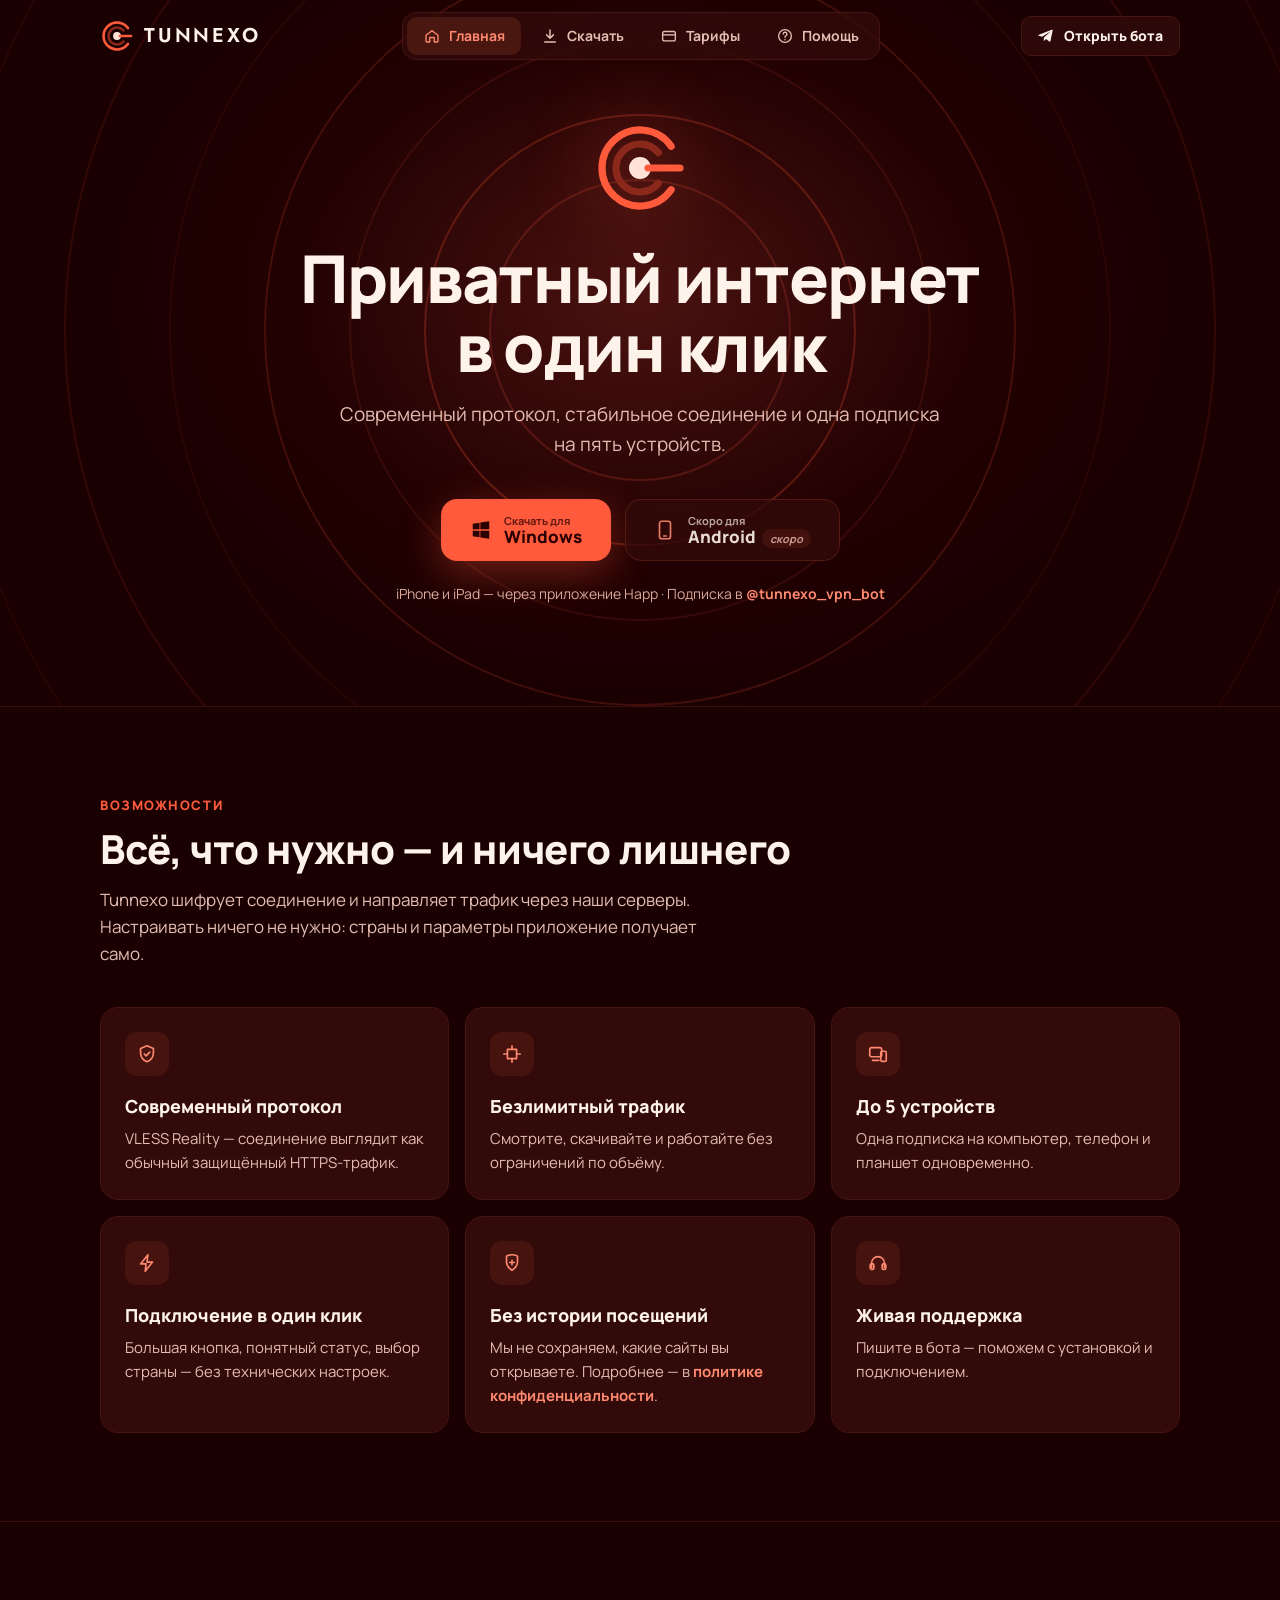
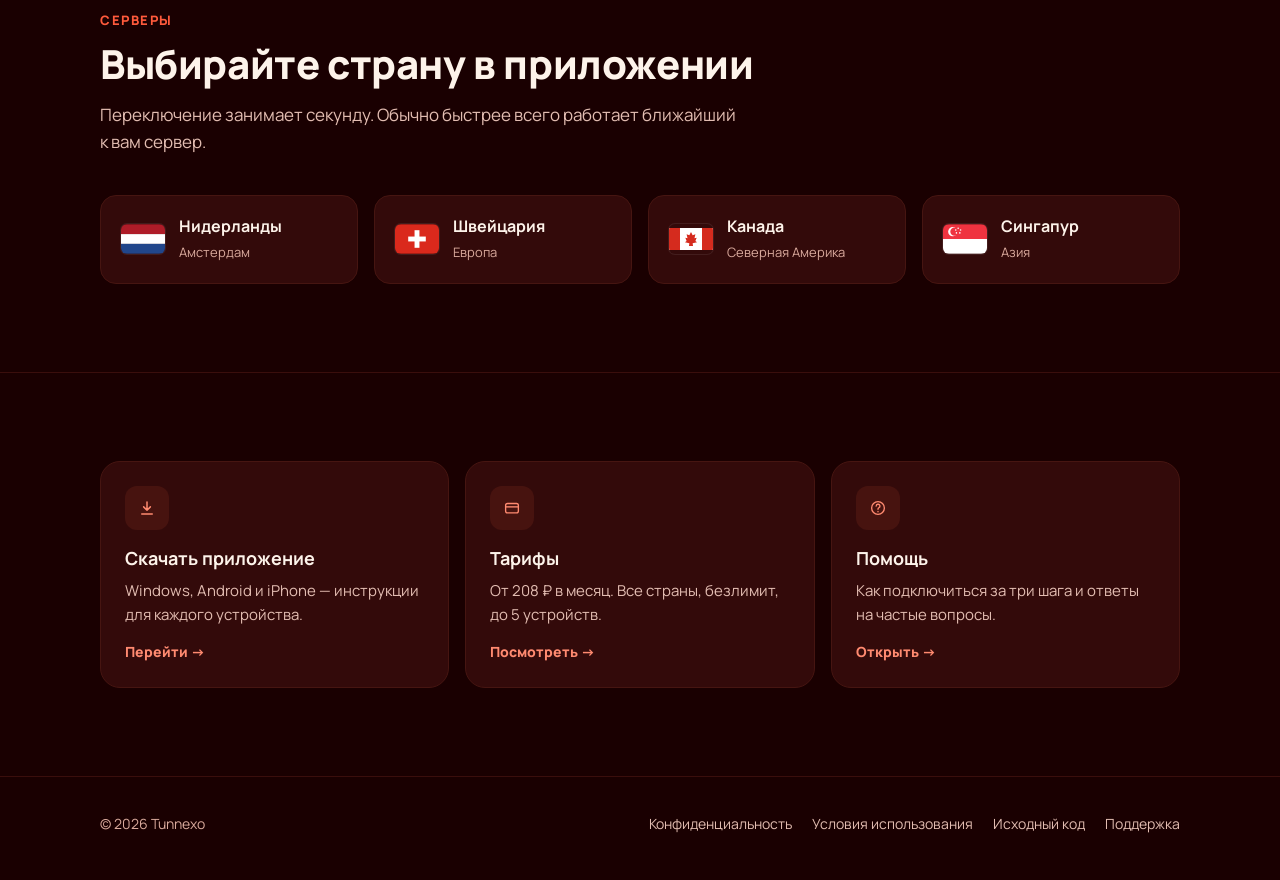
==== commit 98e371fd: "Site: tablet layout, Android button opens instructions Co-Authored-By: Claude Opus 5.5 <noreply@anth" ====
--- a/site/index.html
+++ b/site/index.html
@@ -49,11 +49,11 @@
           <svg width="22" height="22" viewBox="0 0 24 24" fill="currentColor" aria-hidden="true"><path d="M3 5.1 10.4 4v7.2H3zm8.3-1.2L21 2.5v8.7h-9.7zM3 12.8h7.4V20L3 18.9zm8.3 0H21v8.7l-9.7-1.4z"/></svg>
           <span><small>Скачать для</small>Windows</span>
         </a>
-        <!-- Android: when the APK is published, replace this <span> with an <a href="...apk"> and drop the "soon" class + badge -->
-        <span class="pbtn secondary soon" data-os="android" aria-disabled="true">
+        <!-- Android: when the APK is published, point href at the .apk and drop the "soon" class + badge -->
+        <a class="pbtn secondary soon" data-os="android" href="download.html#android">
           <svg width="22" height="22" viewBox="0 0 24 24" fill="none" aria-hidden="true"><rect x="6" y="2.5" width="12" height="19" rx="2.5" stroke="currentColor" stroke-width="1.8"/><path d="M10.5 18.5h3" stroke="currentColor" stroke-width="1.8" stroke-linecap="round"/></svg>
           <span><small>Скоро для</small>Android<em class="badge">скоро</em></span>
-        </span>
+        </a>
       </div>
       <p class="hero-note">iPhone и iPad — через приложение Happ · Подписка в <a class="link" href="https://t.me/tunnexo_vpn_bot" rel="noopener">@tunnexo_vpn_bot</a></p>
     </div>
@@ -162,7 +162,7 @@
     var and = box.querySelector('[data-os="android"]');
     if (!win || !and) return;
     box.insertBefore(and, win);
-    if (and.tagName === 'A') {
+    if (and.tagName === 'A' && !and.classList.contains('soon')) {
       and.classList.remove('secondary'); and.classList.add('primary');
       win.classList.remove('primary'); win.classList.add('secondary');
     }
--- a/site/assets/style.css
+++ b/site/assets/style.css
@@ -50,7 +50,7 @@
 .pbtn.secondary{background:rgba(51,10,10,.85);border-color:#5A1C15;color:var(--text)}
 .pbtn.secondary:hover{border-color:var(--ring)}
 .pbtn.secondary svg{color:var(--coral-soft)}
-.pbtn.soon{cursor:default;opacity:.85}
+.pbtn.soon{opacity:.9}
 .pbtn .badge{margin-left:6px;padding:2px 8px;border-radius:10px;background:var(--chip);color:var(--muted);font-size:11px;font-weight:700;opacity:1}
 .hero-note{margin:22px 0 0;font-size:14px;color:var(--muted)}
 
@@ -204,3 +204,13 @@
   .seg button{flex:1;justify-content:center;padding:0 8px;font-size:14px}
   .pcard,.howto{padding:22px}
 }
+
+/* tablet: use the width instead of a single narrow column */
+@media (min-width:641px) and (max-width:900px){
+  .grid{grid-template-columns:repeat(2,minmax(0,1fr))}
+  .steps,.plans,.home-more{grid-template-columns:repeat(3,minmax(0,1fr))}
+  .plans{max-width:none}
+  .plan{padding:22px}
+  .price{font-size:36px}
+}
+@media (max-width:640px){ .plans{max-width:460px} }
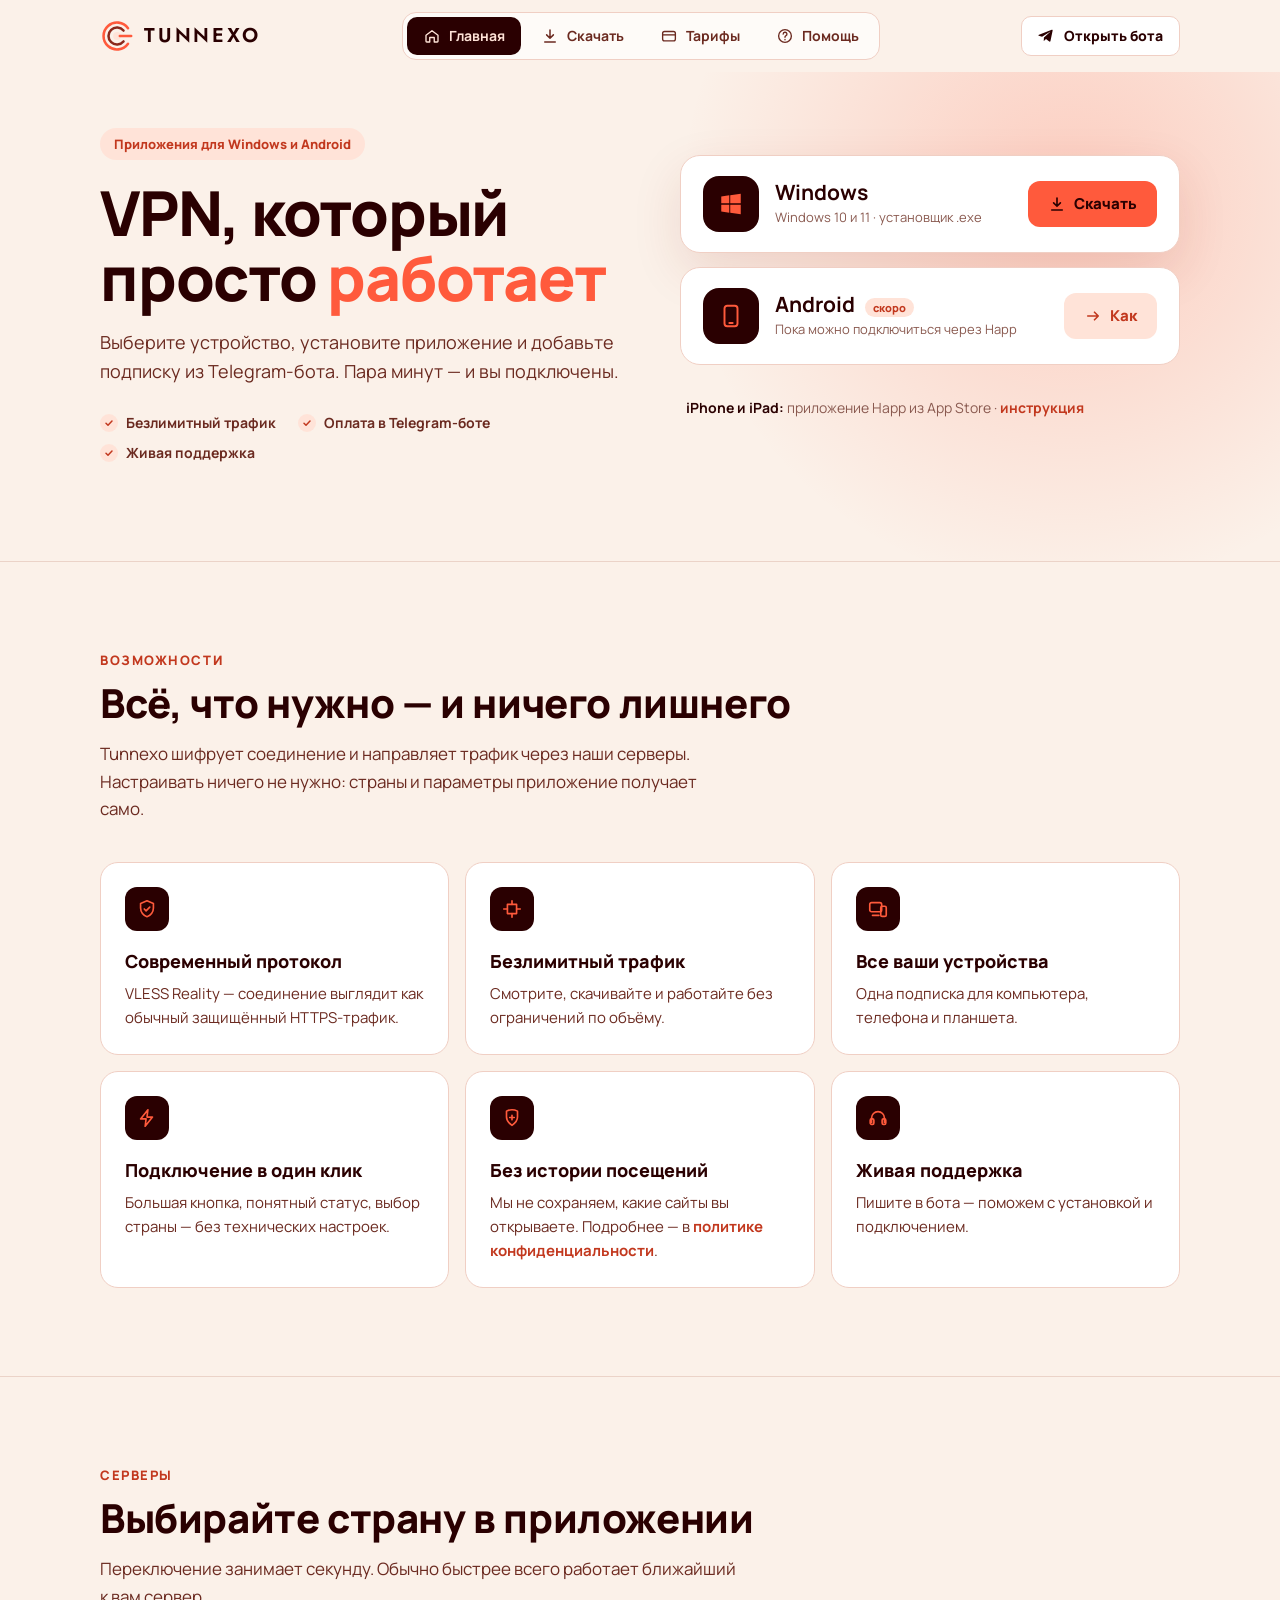
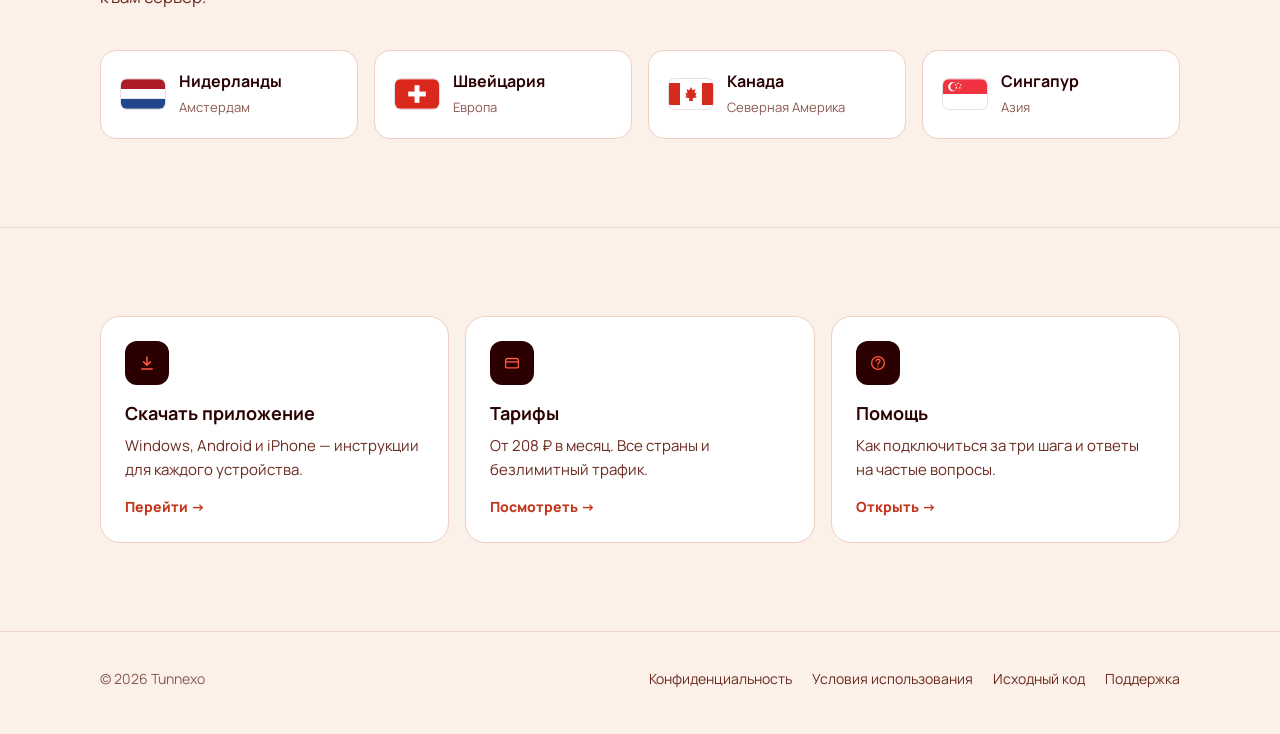
==== commit 368c5600: "Site: light design (variant C), animations, remove device/country counts Co-Authored-By: Claude Opus" ====
--- a/site/index.html
+++ b/site/index.html
@@ -4,14 +4,14 @@
 <meta charset="utf-8">
 <meta name="viewport" content="width=device-width, initial-scale=1, viewport-fit=cover">
 <title>Tunnexo — быстрый и приватный VPN</title>
-<meta name="description" content="Tunnexo — VPN с современным протоколом. Приложения для Windows и Android, до 5 устройств на одну подписку, оплата и поддержка в Telegram.">
-<meta name="theme-color" content="#1A0001">
+<meta name="description" content="Tunnexo — VPN с современным протоколом и безлимитным трафиком. Приложения для Windows и Android, оплата и поддержка в Telegram.">
+<meta name="theme-color" content="#FBF1E9">
 <link rel="icon" href="favicon.ico" sizes="any">
 <link rel="icon" type="image/png" href="assets/favicon.png">
 <link rel="apple-touch-icon" href="assets/apple-touch-icon.png">
 <meta property="og:type" content="website">
 <meta property="og:title" content="Tunnexo — быстрый и приватный VPN">
-<meta property="og:description" content="Tunnexo — VPN с современным протоколом. Приложения для Windows и Android, до 5 устройств на одну подписку, оплата и поддержка в Telegram.">
+<meta property="og:description" content="Tunnexo — VPN с современным протоколом и безлимитным трафиком. Приложения для Windows и Android, оплата и поддержка в Telegram.">
 <meta property="og:image" content="https://tunnexo.com/assets/apple-touch-icon.png">
 <link rel="preconnect" href="https://fonts.googleapis.com">
 <link rel="preconnect" href="https://fonts.gstatic.com" crossorigin>
@@ -30,32 +30,27 @@
 
 <main>
   <div class="hero">
-    <svg class="rings" viewBox="0 0 1400 1400" fill="none" aria-hidden="true">
-      <circle cx="700" cy="700" r="150" stroke="#FF5A3C" stroke-opacity=".18" stroke-width="2"/>
-      <circle cx="700" cy="700" r="215" stroke="#8A281B" stroke-opacity=".55" stroke-width="2"/>
-      <circle cx="700" cy="700" r="290" stroke="#FF5A3C" stroke-opacity=".10" stroke-width="2"/>
-      <circle cx="700" cy="700" r="375" stroke="#8A281B" stroke-opacity=".35" stroke-width="2"/>
-      <circle cx="700" cy="700" r="470" stroke="#FF5A3C" stroke-opacity=".06" stroke-width="2"/>
-      <circle cx="700" cy="700" r="575" stroke="#8A281B" stroke-opacity=".22" stroke-width="2"/>
-      <circle cx="700" cy="700" r="690" stroke="#8A281B" stroke-opacity=".12" stroke-width="2"/>
-    </svg>
-    <div class="wrap hero-inner">
-      <svg class="hero-logo" width="96" height="96" viewBox="0 0 48 48" fill="none" aria-hidden="true"><path d="M39.56 13.1A19 19 0 1 0 39.56 34.9" stroke="#FF5A3C" stroke-width="3.6" stroke-linecap="round"/><path d="M33.19 16.29A12 12 0 1 0 33.19 31.71" stroke="#8A281B" stroke-width="3.6" stroke-linecap="round"/><circle cx="24" cy="24" r="5.5" fill="#FFE3D8"/><path d="M28 24h16" stroke="#FF5A3C" stroke-width="3.6" stroke-linecap="round"/></svg>
-      <h1>Приватный интернет<br>в один клик</h1>
-      <p class="lead">Современный протокол, стабильное соединение и одна подписка на&nbsp;пять устройств.</p>
-
-      <div class="platforms" data-platforms>
-        <a class="pbtn primary" data-os="windows" href="https://github.com/borov-tech/tunnexo-app/releases/latest/download/Tunnexo-windows-amd64-setup.exe">
-          <svg width="22" height="22" viewBox="0 0 24 24" fill="currentColor" aria-hidden="true"><path d="M3 5.1 10.4 4v7.2H3zm8.3-1.2L21 2.5v8.7h-9.7zM3 12.8h7.4V20L3 18.9zm8.3 0H21v8.7l-9.7-1.4z"/></svg>
-          <span><small>Скачать для</small>Windows</span>
+    <div class="wrap hero-grid">
+      <div>
+        <span class="eyebrow rise r1">Приложения для Windows и Android</span>
+        <h1 class="rise r2">VPN, который<br>просто <em>работает</em></h1>
+        <p class="lead rise r3">Выберите устройство, установите приложение и добавьте подписку из Telegram-бота. Пара минут — и вы подключены.</p>
+        <ul class="checks rise r4"><li>Безлимитный трафик</li><li>Оплата в Telegram-боте</li><li>Живая поддержка</li></ul>
+      </div>
+      <div class="dl-cards" data-platforms>
+        <a class="dl-card primary rise r3" data-os="windows" href="https://github.com/borov-tech/tunnexo-app/releases/latest/download/Tunnexo-windows-amd64-setup.exe">
+          <span class="os-ico"><svg width="26" height="26" viewBox="0 0 24 24" fill="currentColor" aria-hidden="true"><path d="M3 5.1 10.4 4v7.2H3zm8.3-1.2L21 2.5v8.7h-9.7zM3 12.8h7.4V20L3 18.9zm8.3 0H21v8.7l-9.7-1.4z"/></svg></span>
+          <span class="txt"><b>Windows</b><small>Windows 10 и 11 · установщик .exe</small></span>
+          <span class="go"><svg width="18" height="18" viewBox="0 0 24 24" fill="none" aria-hidden="true"><path d="M12 4v11m0 0-4.5-4.5M12 15l4.5-4.5M5 20h14" stroke="currentColor" stroke-width="2.2" stroke-linecap="round" stroke-linejoin="round"/></svg><span class="lbl">Скачать</span></span>
         </a>
-        <!-- Android: when the APK is published, point href at the .apk and drop the "soon" class + badge -->
-        <a class="pbtn secondary soon" data-os="android" href="download.html#android">
-          <svg width="22" height="22" viewBox="0 0 24 24" fill="none" aria-hidden="true"><rect x="6" y="2.5" width="12" height="19" rx="2.5" stroke="currentColor" stroke-width="1.8"/><path d="M10.5 18.5h3" stroke="currentColor" stroke-width="1.8" stroke-linecap="round"/></svg>
-          <span><small>Скоро для</small>Android<em class="badge">скоро</em></span>
+        <!-- Android: when the APK is published, point href at the .apk, change the subtitle and make .go a download button -->
+        <a class="dl-card rise r4" data-os="android" href="download.html#android">
+          <span class="os-ico"><svg width="26" height="26" viewBox="0 0 24 24" fill="none" aria-hidden="true"><rect x="6" y="2.5" width="12" height="19" rx="2.5" stroke="currentColor" stroke-width="1.8"/><path d="M10.5 18.5h3" stroke="currentColor" stroke-width="1.8" stroke-linecap="round"/></svg></span>
+          <span class="txt"><b>Android <em class="badge">скоро</em></b><small>Пока можно подключиться через Happ</small></span>
+          <span class="go soft"><svg width="18" height="18" viewBox="0 0 24 24" fill="none" aria-hidden="true"><path d="M5 12h14m0 0-5-5m5 5-5 5" stroke="currentColor" stroke-width="2.2" stroke-linecap="round" stroke-linejoin="round"/></svg><span class="lbl">Как</span></span>
         </a>
+        <p class="dl-note rise r5"><b>iPhone и iPad:</b> приложение Happ из App Store · <a class="link" href="download.html#ios">инструкция</a></p>
       </div>
-      <p class="hero-note">iPhone и iPad — через приложение Happ · Подписка в <a class="link" href="https://t.me/tunnexo_vpn_bot" rel="noopener">@tunnexo_vpn_bot</a></p>
     </div>
   </div>
 
@@ -77,8 +72,8 @@
         </div>
         <div class="card">
           <div class="ico"><svg width="22" height="22" viewBox="0 0 24 24" fill="none" aria-hidden="true"><rect x="3" y="5" width="13" height="10" rx="2" stroke="currentColor" stroke-width="1.8"/><rect x="15" y="9" width="6" height="11" rx="1.5" stroke="currentColor" stroke-width="1.8"/><path d="M6 19h7" stroke="currentColor" stroke-width="1.8" stroke-linecap="round"/></svg></div>
-          <h3>До 5 устройств</h3>
-          <p>Одна подписка на компьютер, телефон и планшет одновременно.</p>
+          <h3>Все ваши устройства</h3>
+          <p>Одна подписка для компьютера, телефона и планшета.</p>
         </div>
         <div class="card">
           <div class="ico"><svg width="22" height="22" viewBox="0 0 24 24" fill="none" aria-hidden="true"><path d="M13 3 5 13h6l-1 8 8-10h-6z" stroke="currentColor" stroke-width="1.8" stroke-linejoin="round"/></svg></div>
@@ -129,7 +124,7 @@
     <div class="wrap">
       <div class="home-more">
         <a class="tile" href="download.html"><div class="ico"><svg width="18" height="18" viewBox="0 0 24 24" fill="none" aria-hidden="true"><path d="M12 4v11m0 0-4.5-4.5M12 15l4.5-4.5M5 20h14" stroke="currentColor" stroke-width="2" stroke-linecap="round" stroke-linejoin="round"/></svg></div><h3>Скачать приложение</h3><p>Windows, Android и iPhone — инструкции для каждого устройства.</p><div class="go">Перейти →</div></a>
-        <a class="tile" href="pricing.html"><div class="ico"><svg width="18" height="18" viewBox="0 0 24 24" fill="none" aria-hidden="true"><rect x="3.5" y="6" width="17" height="12.5" rx="2.5" stroke="currentColor" stroke-width="1.8"/><path d="M3.5 10.5h17" stroke="currentColor" stroke-width="1.8"/></svg></div><h3>Тарифы</h3><p>От 208 ₽ в месяц. Все страны, безлимит, до 5 устройств.</p><div class="go">Посмотреть →</div></a>
+        <a class="tile" href="pricing.html"><div class="ico"><svg width="18" height="18" viewBox="0 0 24 24" fill="none" aria-hidden="true"><rect x="3.5" y="6" width="17" height="12.5" rx="2.5" stroke="currentColor" stroke-width="1.8"/><path d="M3.5 10.5h17" stroke="currentColor" stroke-width="1.8"/></svg></div><h3>Тарифы</h3><p>От 208 ₽ в месяц. Все страны и безлимитный трафик.</p><div class="go">Посмотреть →</div></a>
         <a class="tile" href="help.html"><div class="ico"><svg width="18" height="18" viewBox="0 0 24 24" fill="none" aria-hidden="true"><circle cx="12" cy="12" r="8.5" stroke="currentColor" stroke-width="1.8"/><path d="M9.6 9.5a2.5 2.5 0 1 1 3.4 2.3c-.6.3-1 .8-1 1.5v.4M12 16.6v.4" stroke="currentColor" stroke-width="1.8" stroke-linecap="round"/></svg></div><h3>Помощь</h3><p>Как подключиться за три шага и ответы на частые вопросы.</p><div class="go">Открыть →</div></a>
       </div>
     </div>
@@ -153,18 +148,13 @@
 <script>
 try { document.querySelectorAll('[data-year]').forEach(function (e) { e.textContent = new Date().getFullYear(); }); } catch (e) {}
 (function () {
-  // Put the visitor's platform first and make it the primary button.
+  // Put the visitor's platform first.
   try {
-    var ua = navigator.userAgent || '';
     var box = document.querySelector('[data-platforms]');
-    if (!box || !/Android/i.test(ua)) return;
-    var win = box.querySelector('[data-os="windows"]');
-    var and = box.querySelector('[data-os="android"]');
-    if (!win || !and) return;
-    box.insertBefore(and, win);
-    if (and.tagName === 'A' && !and.classList.contains('soon')) {
-      and.classList.remove('secondary'); and.classList.add('primary');
-      win.classList.remove('primary'); win.classList.add('secondary');
+    if (box && /Android/i.test(navigator.userAgent || '')) {
+      var win = box.querySelector('[data-os="windows"]');
+      var and = box.querySelector('[data-os="android"]');
+      if (win && and) { box.insertBefore(and, win); and.classList.add('primary'); win.classList.remove('primary'); }
     }
   } catch (e) {}
 })();
--- a/site/assets/style.css
+++ b/site/assets/style.css
@@ -1,90 +1,135 @@
+/* Tunnexo site — light theme (variant C): warm paper background, burgundy ink, coral accent.
+   Layout: tab navigation (top on desktop, bottom bar on phones/tablets), one job per page. */
 :root{
-  --bg:#1A0001; --bg2:#220102; --card:#330A0A; --card-border:#461511; --line:#3A0E0C;
-  --chip:#47130F; --coral:#FF5A3C; --coral-hover:#FF7A5E; --coral-soft:#FF8A70; --ring:#8A281B;
-  --text:#FDF3EA; --text2:#E3BDB2; --muted:#D9A99C; --ink:#2A0001;
+  --bg:#FBF1E9;          /* paper */
+  --bg-deep:#F6E4D8;     /* section tint */
+  --card:#FFFFFF;
+  --card-border:#F0CFC4;
+  --line:#EBD3C8;
+  --chip:#FFE3D8;
+  --coral:#FF5A3C;
+  --coral-hover:#F04A2C;
+  --coral-text:#C2381E;  /* coral readable on light backgrounds */
+  --ink:#2A0001;         /* burgundy — text and dark tiles */
+  --text:#2A0001;
+  --text2:#6B2A20;
+  --muted:#8A5A50;
   --radius:18px; --maxw:1120px;
+  color-scheme:light;
 }
 *{box-sizing:border-box}
 html{scroll-behavior:smooth;-webkit-text-size-adjust:100%}
 body{margin:0;background:var(--bg);color:var(--text);font-family:'Manrope',system-ui,-apple-system,'Segoe UI',sans-serif;font-size:16px;line-height:1.6;overflow-x:hidden}
 a{color:inherit}
-a.link{color:var(--coral-soft);text-decoration:none;font-weight:700}
+a.link{color:var(--coral-text);text-decoration:none;font-weight:700}
 a.link:hover{text-decoration:underline}
 img,svg{display:block}
-.wrap{max-width:var(--maxw);margin:0 auto;padding:0 20px}
+.wrap{max-width:var(--maxw);margin:0 auto;padding-left:max(20px,env(safe-area-inset-left,0px));padding-right:max(20px,env(safe-area-inset-right,0px))}
 :focus-visible{outline:2px solid var(--coral);outline-offset:3px;border-radius:6px}
+h1,h2,h3{text-wrap:balance}
 
 /* header */
 header{position:relative;z-index:3}
-.nav{display:flex;align-items:center;justify-content:space-between;height:76px;gap:16px}
+.nav{display:flex;align-items:center;justify-content:space-between;height:72px;gap:16px}
 .brand{display:flex;align-items:center;gap:10px;text-decoration:none}
-.brand span{font-family:'Jost',sans-serif;font-weight:600;font-size:20px;letter-spacing:.14em}
-.links{display:flex;align-items:center;gap:28px}
-.links a{text-decoration:none;color:var(--text2);font-weight:600;font-size:15px}
-.links a:hover{color:var(--text)}
+.brand span{font-family:'Jost',sans-serif;font-weight:600;font-size:20px;letter-spacing:.14em;color:var(--ink)}
+.tabs{display:flex;gap:4px;padding:4px;border-radius:14px;background:rgba(255,255,255,.7);border:1px solid var(--card-border)}
+.tabs a{position:relative;display:flex;align-items:center;gap:8px;height:38px;padding:0 16px;border-radius:10px;text-decoration:none;color:var(--text2);font-weight:700;font-size:14px;transition:background .2s,color .2s}
+.tabs a:hover{color:var(--ink);background:rgba(255,227,216,.6)}
+.tabs a[aria-current="page"]{background:var(--ink);color:#FFE3D8}
+.nav-right{display:flex;align-items:center;gap:12px}
 
 /* buttons */
-.btn{display:inline-flex;align-items:center;justify-content:center;gap:10px;height:48px;padding:0 22px;border-radius:12px;font:inherit;font-weight:800;font-size:15px;text-decoration:none;border:1px solid transparent;cursor:pointer;white-space:nowrap;transition:background .15s,border-color .15s,transform .15s}
-.btn:active{transform:translateY(1px)}
-.btn-primary{background:var(--coral);color:var(--ink)}
+.btn{display:inline-flex;align-items:center;justify-content:center;gap:10px;height:48px;padding:0 22px;border-radius:12px;font:inherit;font-weight:800;font-size:15px;text-decoration:none;border:1px solid transparent;cursor:pointer;white-space:nowrap;transition:background .15s,border-color .15s,transform .15s,box-shadow .15s}
+.btn:hover{transform:translateY(-1px)}
+.btn:active{transform:translateY(0)}
+.btn-primary{background:var(--coral);color:var(--ink);box-shadow:0 8px 24px rgba(255,90,60,.28)}
 .btn-primary:hover{background:var(--coral-hover)}
-.btn-ghost{background:rgba(51,10,10,.8);border-color:var(--card-border);color:var(--text)}
-.btn-ghost:hover{border-color:var(--ring)}
+.btn-ghost{background:var(--card);border-color:var(--card-border);color:var(--ink)}
+.btn-ghost:hover{border-color:var(--coral)}
 .btn-sm{height:40px;padding:0 16px;font-size:14px;border-radius:10px}
 
-/* hero (variant B) */
-.hero{position:relative;overflow:hidden;margin-top:-72px;padding:120px 0 100px;text-align:center;
-  background:radial-gradient(560px 420px at 50% 42%,#4A1210 0%,#220102 62%,var(--bg) 100%)}
-.rings{position:absolute;left:50%;top:330px;width:1400px;height:1400px;transform:translate(-50%,-50%);pointer-events:none}
-.hero-inner{position:relative;z-index:1;display:flex;flex-direction:column;align-items:center}
-.hero-logo{filter:drop-shadow(0 0 40px rgba(255,90,60,.45))}
-h1{font-size:clamp(38px,6vw,66px);line-height:1.05;letter-spacing:-.02em;margin:28px 0 16px;font-weight:800;max-width:860px}
-.lead{font-size:clamp(17px,2vw,19px);color:var(--text2);margin:0 0 40px;max-width:600px}
+/* hero (variant C) */
+.hero{position:relative;overflow:hidden;padding:56px 0 96px}
+.hero::before{content:"";position:absolute;right:-180px;top:-260px;width:780px;height:780px;border-radius:50%;background:radial-gradient(closest-side,rgba(255,90,60,.24),rgba(255,90,60,0));pointer-events:none;animation:breathe 9s ease-in-out infinite}
+@keyframes breathe{50%{transform:scale(1.08) translate(-20px,10px);opacity:.85}}
+.hero-grid{position:relative;display:grid;grid-template-columns:minmax(0,1fr) minmax(0,500px);gap:56px;align-items:center}
+.eyebrow{display:inline-flex;align-items:center;gap:8px;height:32px;padding:0 14px;border-radius:16px;background:var(--chip);color:var(--coral-text);font-size:13px;font-weight:800}
+h1{font-size:clamp(38px,5.6vw,62px);line-height:1.05;letter-spacing:-.02em;margin:20px 0 18px;font-weight:800;color:var(--ink)}
+h1 em{font-style:normal;color:var(--coral)}
+.lead{font-size:clamp(17px,2vw,18px);color:var(--text2);margin:0 0 26px;max-width:520px}
+.checks{display:flex;flex-wrap:wrap;gap:8px 22px;list-style:none;padding:0;margin:0;color:var(--text2);font-size:14px;font-weight:700}
+.checks li{display:flex;align-items:center;gap:8px}
+.checks li::before{content:"";width:18px;height:18px;border-radius:9px;background:var(--chip) url("data:image/svg+xml,%3Csvg xmlns='http://www.w3.org/2000/svg' viewBox='0 0 24 24'%3E%3Cpath d='M6 12.5l4 4L18 8' fill='none' stroke='%23C2381E' stroke-width='3' stroke-linecap='round' stroke-linejoin='round'/%3E%3C/svg%3E") center/12px no-repeat}
+
+.dl-cards{display:flex;flex-direction:column;gap:14px}
+.dl-card{display:flex;align-items:center;gap:16px;background:var(--card);border:1px solid var(--card-border);border-radius:20px;padding:20px 22px;text-decoration:none;transition:transform .2s,box-shadow .2s,border-color .2s}
+.dl-card.primary{box-shadow:0 18px 50px rgba(138,40,27,.12)}
+a.dl-card:hover{transform:translateY(-2px);border-color:var(--coral);box-shadow:0 22px 56px rgba(138,40,27,.16)}
+.dl-card .os-ico{width:56px;height:56px;border-radius:16px;background:var(--ink);color:var(--coral);display:flex;align-items:center;justify-content:center;flex-shrink:0}
+.dl-card .txt{flex:1;min-width:0}
+.dl-card .txt b{display:block;font-size:21px;line-height:1.2}
+.dl-card .txt small{display:block;color:var(--muted);font-size:13px;margin-top:2px}
+.dl-card .go{height:46px;padding:0 20px;border-radius:12px;background:var(--coral);color:var(--ink);font-weight:800;font-size:15px;display:flex;align-items:center;gap:8px;flex-shrink:0;animation:glow 3.4s ease-in-out infinite}
+.dl-card .go.soft{background:var(--chip);color:var(--coral-text);animation:none}
+@keyframes glow{50%{box-shadow:0 8px 30px rgba(255,90,60,.45)}}
+.dl-note{padding:4px 6px;font-size:14px;color:var(--muted)}
+.dl-note b{color:var(--ink)}
+
+/* load-in */
+.rise{animation:rise .7s cubic-bezier(.2,.7,.2,1) both}
+.r1{animation-delay:.05s}.r2{animation-delay:.15s}.r3{animation-delay:.25s}.r4{animation-delay:.35s}.r5{animation-delay:.45s}
+@keyframes rise{from{opacity:.001;transform:translateY(14px)}to{opacity:1;transform:none}}
+
+/* generic hero buttons (final CTA) */
 .platforms{display:flex;flex-wrap:wrap;justify-content:center;gap:14px}
 .pbtn{display:inline-flex;align-items:center;gap:12px;height:62px;padding:0 28px;border-radius:16px;text-decoration:none;font-weight:800;font-size:17px;border:1px solid transparent;transition:background .15s,border-color .15s,transform .15s;text-align:left}
-.pbtn:active{transform:translateY(1px)}
+.pbtn:hover{transform:translateY(-1px)}
 .pbtn small{display:block;font-size:11px;font-weight:700;line-height:1.1;opacity:.75}
 .pbtn span{line-height:1.15}
-.pbtn.primary{background:var(--coral);color:var(--ink);box-shadow:0 12px 40px rgba(255,90,60,.35)}
+.pbtn.primary{background:var(--coral);color:var(--ink);box-shadow:0 12px 40px rgba(255,90,60,.3)}
 .pbtn.primary:hover{background:var(--coral-hover)}
-.pbtn.secondary{background:rgba(51,10,10,.85);border-color:#5A1C15;color:var(--text)}
-.pbtn.secondary:hover{border-color:var(--ring)}
-.pbtn.secondary svg{color:var(--coral-soft)}
-.pbtn.soon{opacity:.9}
-.pbtn .badge{margin-left:6px;padding:2px 8px;border-radius:10px;background:var(--chip);color:var(--muted);font-size:11px;font-weight:700;opacity:1}
-.hero-note{margin:22px 0 0;font-size:14px;color:var(--muted)}
+.pbtn.secondary{background:var(--card);border-color:var(--card-border);color:var(--ink)}
+.pbtn.secondary:hover{border-color:var(--coral)}
+.badge{margin-left:6px;padding:2px 8px;border-radius:10px;background:var(--chip);color:var(--coral-text);font-size:11px;font-weight:800;font-style:normal}
 
 /* sections */
 section{position:relative;padding:88px 0;border-top:1px solid var(--line)}
-.kicker{color:var(--coral);font-size:13px;font-weight:800;letter-spacing:.12em;text-transform:uppercase;margin:0 0 10px}
-h2{font-size:clamp(28px,3.6vw,40px);line-height:1.15;letter-spacing:-.01em;margin:0 0 14px;font-weight:800}
+.kicker{color:var(--coral-text);font-size:13px;font-weight:800;letter-spacing:.12em;text-transform:uppercase;margin:0 0 10px}
+h2{font-size:clamp(28px,3.6vw,40px);line-height:1.15;letter-spacing:-.01em;margin:0 0 14px;font-weight:800;color:var(--ink)}
 .sub{color:var(--text2);max-width:640px;margin:0 0 40px;font-size:17px}
 .grid{display:grid;grid-template-columns:repeat(3,minmax(0,1fr));gap:16px}
-.card{background:var(--card);border:1px solid var(--card-border);border-radius:var(--radius);padding:24px}
+.card{background:var(--card);border:1px solid var(--card-border);border-radius:var(--radius);padding:24px;transition:transform .2s,border-color .2s}
+.card:hover{transform:translateY(-2px);border-color:#E9B3A3}
 .card h3{margin:16px 0 6px;font-size:18px;font-weight:800}
 .card p{margin:0;color:var(--text2);font-size:15px}
-.ico{width:44px;height:44px;border-radius:12px;background:var(--chip);color:var(--coral-soft);display:flex;align-items:center;justify-content:center;flex-shrink:0}
+.ico{width:44px;height:44px;border-radius:12px;background:var(--ink);color:var(--coral);display:flex;align-items:center;justify-content:center;flex-shrink:0}
 
 /* countries */
 .countries{display:grid;grid-template-columns:repeat(4,minmax(0,1fr));gap:16px}
 .country{display:flex;align-items:center;gap:14px;background:var(--card);border:1px solid var(--card-border);border-radius:16px;padding:18px 20px}
-.flag{width:44px;height:30px;border-radius:6px;overflow:hidden;flex-shrink:0;box-shadow:0 0 0 1px rgba(255,255,255,.08)}
+.flag{width:44px;height:30px;border-radius:6px;overflow:hidden;flex-shrink:0;box-shadow:0 0 0 1px rgba(42,0,1,.12)}
 .country b{display:block;font-size:16px}
 .country small{color:var(--muted);font-size:13px}
 
 /* pricing */
 .plans{display:grid;grid-template-columns:repeat(3,minmax(0,1fr));gap:16px;align-items:stretch}
 .plan{position:relative;display:flex;flex-direction:column;background:var(--card);border:1px solid var(--card-border);border-radius:22px;padding:28px}
-.plan.best{background:linear-gradient(160deg,#4A1610,#2A0606 75%);border:1.5px solid var(--coral)}
-.plan .ribbon{position:absolute;top:-12px;left:24px;height:24px;padding:0 12px;border-radius:12px;background:var(--coral);color:var(--ink);font-size:12px;font-weight:800;display:flex;align-items:center}
+.plan.best{background:var(--ink);border-color:var(--ink);color:#FDF3EA;overflow:hidden}
+.plan.best::after{content:"";position:absolute;top:0;left:-60%;width:40%;height:100%;background:linear-gradient(100deg,transparent,rgba(255,227,216,.12),transparent);transform:skewX(-18deg);animation:shine 6s ease-in-out infinite;pointer-events:none}
+@keyframes shine{0%,70%{left:-60%}100%{left:130%}}
+.plan .ribbon{position:absolute;top:16px;right:16px;height:24px;padding:0 12px;border-radius:12px;background:var(--coral);color:var(--ink);font-size:12px;font-weight:800;display:flex;align-items:center}
 .plan h3{margin:0;font-size:18px;font-weight:800;color:var(--text2)}
-.price{margin:14px 0 4px;font-size:44px;font-weight:800;letter-spacing:-.02em;line-height:1}
+.plan.best h3{color:#E3BDB2}
+.price{margin:14px 0 4px;font-size:44px;font-weight:800;letter-spacing:-.02em;line-height:1;font-variant-numeric:tabular-nums}
 .price span{font-size:22px;font-weight:700;margin-left:4px}
 .per{color:var(--muted);font-size:14px;min-height:22px}
-.save{display:inline-block;margin-left:8px;padding:1px 8px;border-radius:10px;background:var(--chip);color:var(--coral-soft);font-size:12px;font-weight:800}
+.plan.best .per{color:#D9A99C}
+.save{display:inline-block;margin-left:8px;padding:1px 8px;border-radius:10px;background:var(--chip);color:var(--coral-text);font-size:12px;font-weight:800}
 .plan ul{list-style:none;padding:0;margin:20px 0 24px;display:grid;gap:8px;font-size:15px;color:var(--text2)}
+.plan.best ul{color:#E3BDB2}
 .plan li{display:flex;gap:10px;align-items:flex-start}
-.plan li::before{content:"";flex-shrink:0;width:18px;height:18px;margin-top:3px;border-radius:9px;background:var(--chip) url("data:image/svg+xml,%3Csvg xmlns='http://www.w3.org/2000/svg' viewBox='0 0 24 24'%3E%3Cpath d='M6 12.5l4 4L18 8' fill='none' stroke='%23FF8A70' stroke-width='3' stroke-linecap='round' stroke-linejoin='round'/%3E%3C/svg%3E") center/12px no-repeat}
+.plan li::before{content:"";flex-shrink:0;width:18px;height:18px;margin-top:3px;border-radius:9px;background:var(--chip) url("data:image/svg+xml,%3Csvg xmlns='http://www.w3.org/2000/svg' viewBox='0 0 24 24'%3E%3Cpath d='M6 12.5l4 4L18 8' fill='none' stroke='%23C2381E' stroke-width='3' stroke-linecap='round' stroke-linejoin='round'/%3E%3C/svg%3E") center/12px no-repeat}
 .plan .btn{margin-top:auto}
 .plans-note{margin:20px 0 0;color:var(--muted);font-size:14px}
 
@@ -94,20 +139,22 @@
 .step::before{counter-increment:s;content:counter(s);display:flex;align-items:center;justify-content:center;width:36px;height:36px;border-radius:50%;background:var(--coral);color:var(--ink);font-weight:800}
 .step h3{margin:16px 0 6px;font-size:17px}
 .step p{margin:0;color:var(--text2);font-size:15px}
-.win-note{margin-top:16px;display:flex;gap:12px;align-items:flex-start;background:rgba(59,12,11,.6);border:1px solid #5A1C15;border-radius:14px;padding:14px 16px;font-size:14px;color:var(--text2)}
-.win-note b{color:var(--text)}
+.win-note{margin-top:16px;display:flex;gap:12px;align-items:flex-start;background:var(--chip);border:1px solid #F5C4B4;border-radius:14px;padding:14px 16px;font-size:14px;color:var(--text2)}
+.win-note b{color:var(--ink)}
+.win-note svg{color:var(--coral-text)}
 
 /* faq */
 .faq{max-width:780px}
 details{border-bottom:1px solid var(--line)}
 summary{list-style:none;cursor:pointer;padding:20px 0;font-weight:700;font-size:17px;display:flex;justify-content:space-between;gap:16px}
 summary::-webkit-details-marker{display:none}
-summary::after{content:"+";color:var(--coral);font-size:22px;line-height:1;font-weight:600}
-details[open] summary::after{content:"–"}
+summary::after{content:"+";color:var(--coral-text);font-size:22px;line-height:1;font-weight:600;transition:transform .2s}
+details[open] summary::after{transform:rotate(45deg)}
 details p{margin:0 0 20px;color:var(--text2)}
+details[open] p{animation:rise .35s ease both}
 
 /* final cta */
-.final{text-align:center;background:radial-gradient(520px 260px at 50% 100%,rgba(255,90,60,.18),transparent 70%)}
+.final{text-align:center;background:radial-gradient(520px 260px at 50% 100%,rgba(255,90,60,.14),transparent 70%)}
 .final .platforms{margin-top:28px}
 
 /* footer */
@@ -115,102 +162,94 @@
 .foot{display:flex;flex-wrap:wrap;justify-content:space-between;gap:12px 24px;align-items:center}
 .foot nav{display:flex;flex-wrap:wrap;gap:8px 20px}
 .foot a{color:var(--text2);text-decoration:none}
-.foot a:hover{color:var(--text);text-decoration:underline}
+.foot a:hover{color:var(--ink);text-decoration:underline}
+
+/* inner pages */
+.page-head{position:relative;overflow:hidden;padding:56px 0 40px;text-align:center}
+.page-head::before{content:"";position:absolute;left:50%;top:-320px;width:760px;height:560px;transform:translateX(-50%);border-radius:50%;background:radial-gradient(closest-side,rgba(255,90,60,.16),rgba(255,90,60,0));pointer-events:none}
+.page-head .wrap{position:relative}
+.page-head h1{margin:0 auto 12px;font-size:clamp(32px,4.6vw,48px)}
+.page-head .lead{margin:0 auto}
+.page{padding:8px 0 96px}
+.seg{display:inline-flex;gap:4px;padding:4px;border-radius:14px;background:var(--card);border:1px solid var(--card-border);margin:0 auto 28px}
+.seg button{display:flex;align-items:center;gap:8px;height:42px;padding:0 18px;border:0;border-radius:10px;background:transparent;color:var(--text2);font:inherit;font-weight:700;font-size:15px;cursor:pointer;transition:background .2s,color .2s}
+.seg button[aria-selected="true"]{background:var(--ink);color:#FFE3D8}
+.seg-wrap{text-align:center}
+.panel{max-width:860px;margin:0 auto}
+.panel:not([hidden]){animation:rise .35s ease both}
+.platform{display:grid;grid-template-columns:minmax(0,1fr) minmax(0,1fr);gap:16px}
+.pcard{position:relative;overflow:hidden;background:var(--card);border:1px solid var(--card-border);border-radius:22px;padding:28px;box-shadow:0 18px 50px rgba(138,40,27,.08)}
+.pcard .os{display:flex;align-items:center;gap:14px;font-size:24px;font-weight:800;margin-bottom:6px}
+.pcard .os span{width:56px;height:56px;border-radius:16px;background:var(--ink);color:var(--coral);display:flex;align-items:center;justify-content:center}
+.pcard p{color:var(--text2);margin:10px 0 22px}
+.pcard .meta{display:flex;flex-wrap:wrap;gap:6px 16px;margin-top:16px;color:var(--muted);font-size:13px}
+.howto{background:var(--bg-deep);border:1px solid var(--card-border);border-radius:22px;padding:28px}
+.howto h3{margin:0 0 14px;font-size:18px}
+.howto ol{margin:0;padding-left:22px;color:var(--text2);display:grid;gap:10px}
+.howto ol b{color:var(--ink)}
+.soon-box{text-align:center;padding:44px 28px}
+.soon-box .ico{margin:0 auto 14px;width:64px;height:64px;border-radius:18px}
+.help-card{display:flex;flex-wrap:wrap;align-items:center;justify-content:space-between;gap:16px;margin-top:40px;background:var(--ink);color:#FDF3EA;border-radius:20px;padding:24px 28px}
+.help-card h3{margin:0 0 4px;font-size:20px}
+.help-card p{margin:0;color:#E3BDB2}
+.home-more{display:grid;grid-template-columns:repeat(3,minmax(0,1fr));gap:16px}
+.tile{display:block;text-decoration:none;background:var(--card);border:1px solid var(--card-border);border-radius:20px;padding:24px;transition:border-color .2s,transform .2s,box-shadow .2s}
+.tile:hover{border-color:var(--coral);transform:translateY(-2px);box-shadow:0 18px 40px rgba(138,40,27,.1)}
+.tile h3{margin:14px 0 6px;font-size:18px}
+.tile p{margin:0;color:var(--text2);font-size:15px}
+.tile .go{margin-top:14px;color:var(--coral-text);font-weight:800;font-size:14px}
 
 /* legal pages */
-.doc{max-width:780px;margin:0 auto;padding:40px 20px 80px}
+.doc{max-width:780px;margin:0 auto;padding:40px max(20px,env(safe-area-inset-right,0px)) 80px max(20px,env(safe-area-inset-left,0px))}
 .doc h1{font-size:clamp(30px,4.4vw,44px);margin:12px 0 8px;text-align:left}
 .doc .updated{color:var(--muted);font-size:14px;margin:0 0 32px}
 .doc h2{font-size:22px;margin:36px 0 10px}
 .doc p,.doc li{color:var(--text2)}
 .doc ul{padding-left:22px}
 .doc li{margin:6px 0}
-.doc .callout{background:var(--card);border:1px solid var(--card-border);border-radius:14px;padding:16px 18px;margin:20px 0}
+.doc li b,.doc p b{color:var(--ink)}
+.doc .callout{background:var(--chip);border:1px solid #F5C4B4;border-radius:14px;padding:16px 18px;margin:20px 0}
 .doc .callout p{margin:0}
 .back{display:inline-flex;align-items:center;gap:6px;color:var(--muted);text-decoration:none;font-weight:600;font-size:14px}
-.back:hover{color:var(--text)}
+.back:hover{color:var(--ink)}
+
+.tabbar{display:none}
 
 @media (max-width:900px){
-  .grid,.steps,.plans{grid-template-columns:1fr}
+  .hero{padding:32px 0 72px}
+  .hero-grid{grid-template-columns:1fr;gap:36px}
+  .dl-cards{max-width:520px}
+  .tabs{display:none}
+  .grid,.steps,.plans,.platform,.home-more{grid-template-columns:1fr}
   .countries{grid-template-columns:repeat(2,minmax(0,1fr))}
-  .links a:not(.btn){display:none}
-  .plans{max-width:460px}
-}
+  body{padding-bottom:76px}
+  .tabbar{display:grid;grid-template-columns:repeat(4,1fr);position:fixed;left:0;right:0;bottom:0;z-index:10;height:calc(68px + env(safe-area-inset-bottom,0px));padding:6px max(8px,env(safe-area-inset-right,0px)) calc(6px + env(safe-area-inset-bottom,0px)) max(8px,env(safe-area-inset-left,0px));background:rgba(255,250,246,.96);border-top:1px solid var(--line);-webkit-backdrop-filter:blur(10px);backdrop-filter:blur(10px)}
+  .tabbar a{display:flex;flex-direction:column;align-items:center;justify-content:center;gap:3px;text-decoration:none;color:var(--muted);font-size:11px;font-weight:700;border-radius:12px}
+  .tabbar a[aria-current="page"]{color:var(--ink)}
+  .tabbar a[aria-current="page"] svg{background:var(--chip);color:var(--coral-text);border-radius:10px}
+  .tabbar svg{width:44px;height:28px;padding:4px 12px;box-sizing:border-box}
+}
+@media (min-width:641px) and (max-width:900px){
+  .grid{grid-template-columns:repeat(2,minmax(0,1fr))}
+  .steps,.plans,.home-more{grid-template-columns:repeat(3,minmax(0,1fr))}
+  .plan{padding:22px}
+  .price{font-size:36px}
+}
+@media (max-width:640px){ .plans{max-width:460px} }
 @media (max-width:480px){
-  .wrap{padding:0 16px}
-  .hero{padding:120px 0 80px}
-  .rings{top:300px;width:1000px;height:1000px}
-  .pbtn{width:100%;justify-content:center}
   .countries{grid-template-columns:1fr}
   section{padding:64px 0}
   .brand span{font-size:18px}
-}
-@media (prefers-reduced-motion:reduce){html{scroll-behavior:auto}.btn,.pbtn{transition:none}}
-
-/* ===== tabs (multi-page) ===== */
-.nav{height:72px}
-.tabs{display:flex;gap:4px;padding:4px;border-radius:14px;background:rgba(51,10,10,.75);border:1px solid var(--card-border)}
-.tabs a{display:flex;align-items:center;gap:8px;height:38px;padding:0 16px;border-radius:10px;text-decoration:none;color:var(--text2);font-weight:700;font-size:14px}
-.tabs a:hover{color:var(--text);background:rgba(74,22,16,.6)}
-.tabs a[aria-current="page"]{background:#4A1610;color:var(--coral-soft)}
-.tabs svg{flex-shrink:0}
-.nav-right{display:flex;align-items:center;gap:12px}
-.tabbar{display:none}
-.page-head{position:relative;overflow:hidden;padding:56px 0 40px;text-align:center;background:radial-gradient(520px 260px at 50% 0%,rgba(255,90,60,.16),transparent 70%)}
-.page-head h1{margin:0 auto 12px;font-size:clamp(32px,4.6vw,48px)}
-.page-head .lead{margin:0 auto}
-.page{padding:8px 0 96px}
-.page section{border-top:0;padding:40px 0}
-.seg{display:inline-flex;gap:4px;padding:4px;border-radius:14px;background:var(--card);border:1px solid var(--card-border);margin:0 auto 28px}
-.seg button{display:flex;align-items:center;gap:8px;height:42px;padding:0 18px;border:0;border-radius:10px;background:transparent;color:var(--text2);font:inherit;font-weight:700;font-size:15px;cursor:pointer}
-.seg button[aria-selected="true"]{background:#4A1610;color:var(--coral-soft)}
-.seg-wrap{text-align:center}
-.panel{max-width:860px;margin:0 auto}
-.js .panel[hidden]{display:none}
-.platform{display:grid;grid-template-columns:minmax(0,1fr) minmax(0,1fr);gap:16px}
-.pcard{position:relative;overflow:hidden;background:linear-gradient(150deg,#3B0C0B,#260505);border:1px solid #5A1C15;border-radius:22px;padding:28px}
-.pcard .os{display:flex;align-items:center;gap:14px;font-size:24px;font-weight:800;margin-bottom:6px}
-.pcard .os span{width:56px;height:56px;border-radius:16px;background:var(--ink);color:var(--coral);display:flex;align-items:center;justify-content:center}
-.pcard p{color:var(--text2);margin:10px 0 22px}
-.pcard .meta{display:flex;flex-wrap:wrap;gap:6px 16px;margin-top:16px;color:var(--muted);font-size:13px}
-.howto{background:var(--card);border:1px solid var(--card-border);border-radius:22px;padding:28px}
-.howto h3{margin:0 0 14px;font-size:18px}
-.howto ol{margin:0;padding-left:22px;color:var(--text2);display:grid;gap:10px}
-.howto ol b{color:var(--text)}
-.soon-box{text-align:center;padding:44px 28px}
-.soon-box .ico{margin:0 auto 14px;width:64px;height:64px;border-radius:18px}
-.help-card{display:flex;flex-wrap:wrap;align-items:center;justify-content:space-between;gap:16px;margin-top:40px;background:linear-gradient(135deg,#3B0C0B,#2A0606);border:1px solid #5A1C15;border-radius:20px;padding:24px 28px}
-.help-card h3{margin:0 0 4px;font-size:20px}
-.help-card p{margin:0;color:var(--text2)}
-.home-more{display:grid;grid-template-columns:repeat(3,minmax(0,1fr));gap:16px}
-.tile{display:block;text-decoration:none;background:var(--card);border:1px solid var(--card-border);border-radius:20px;padding:24px;transition:border-color .15s,transform .15s}
-.tile:hover{border-color:var(--ring);transform:translateY(-2px)}
-.tile h3{margin:14px 0 6px;font-size:18px}
-.tile p{margin:0;color:var(--text2);font-size:15px}
-.tile .go{margin-top:14px;color:var(--coral-soft);font-weight:800;font-size:14px}
-
-@media (max-width:900px){
-  .tabs{display:none}
-  .platform,.home-more{grid-template-columns:1fr}
-  body{padding-bottom:76px}
-  .tabbar{display:grid;grid-template-columns:repeat(4,1fr);position:fixed;left:0;right:0;bottom:0;z-index:10;height:68px;padding:6px 8px calc(6px + env(safe-area-inset-bottom));background:rgba(30,1,2,.96);border-top:1px solid var(--line);-webkit-backdrop-filter:blur(10px);backdrop-filter:blur(10px)}
-  .tabbar a{display:flex;flex-direction:column;align-items:center;justify-content:center;gap:3px;text-decoration:none;color:var(--muted);font-size:11px;font-weight:700;border-radius:12px}
-  .tabbar a[aria-current="page"]{color:var(--coral-soft)}
-  .tabbar a[aria-current="page"] svg{background:#4A1610;border-radius:10px}
-  .tabbar svg{width:44px;height:28px;padding:4px 12px;box-sizing:border-box}
-}
-@media (max-width:480px){
+  .dl-card{padding:16px;gap:12px}
+  .dl-card .os-ico{width:48px;height:48px;border-radius:14px}
+  .dl-card .go{padding:0 14px}
+  .dl-card .go .lbl{display:none}
   .seg{display:flex}
   .seg button{flex:1;justify-content:center;padding:0 8px;font-size:14px}
   .pcard,.howto{padding:22px}
-}
-
-/* tablet: use the width instead of a single narrow column */
-@media (min-width:641px) and (max-width:900px){
-  .grid{grid-template-columns:repeat(2,minmax(0,1fr))}
-  .steps,.plans,.home-more{grid-template-columns:repeat(3,minmax(0,1fr))}
-  .plans{max-width:none}
-  .plan{padding:22px}
-  .price{font-size:36px}
-}
-@media (max-width:640px){ .plans{max-width:460px} }
+  .pbtn{width:100%;justify-content:center}
+}
+@media (prefers-reduced-motion:reduce){
+  html{scroll-behavior:auto}
+  *,*::before,*::after{animation:none!important;transition:none!important}
+}
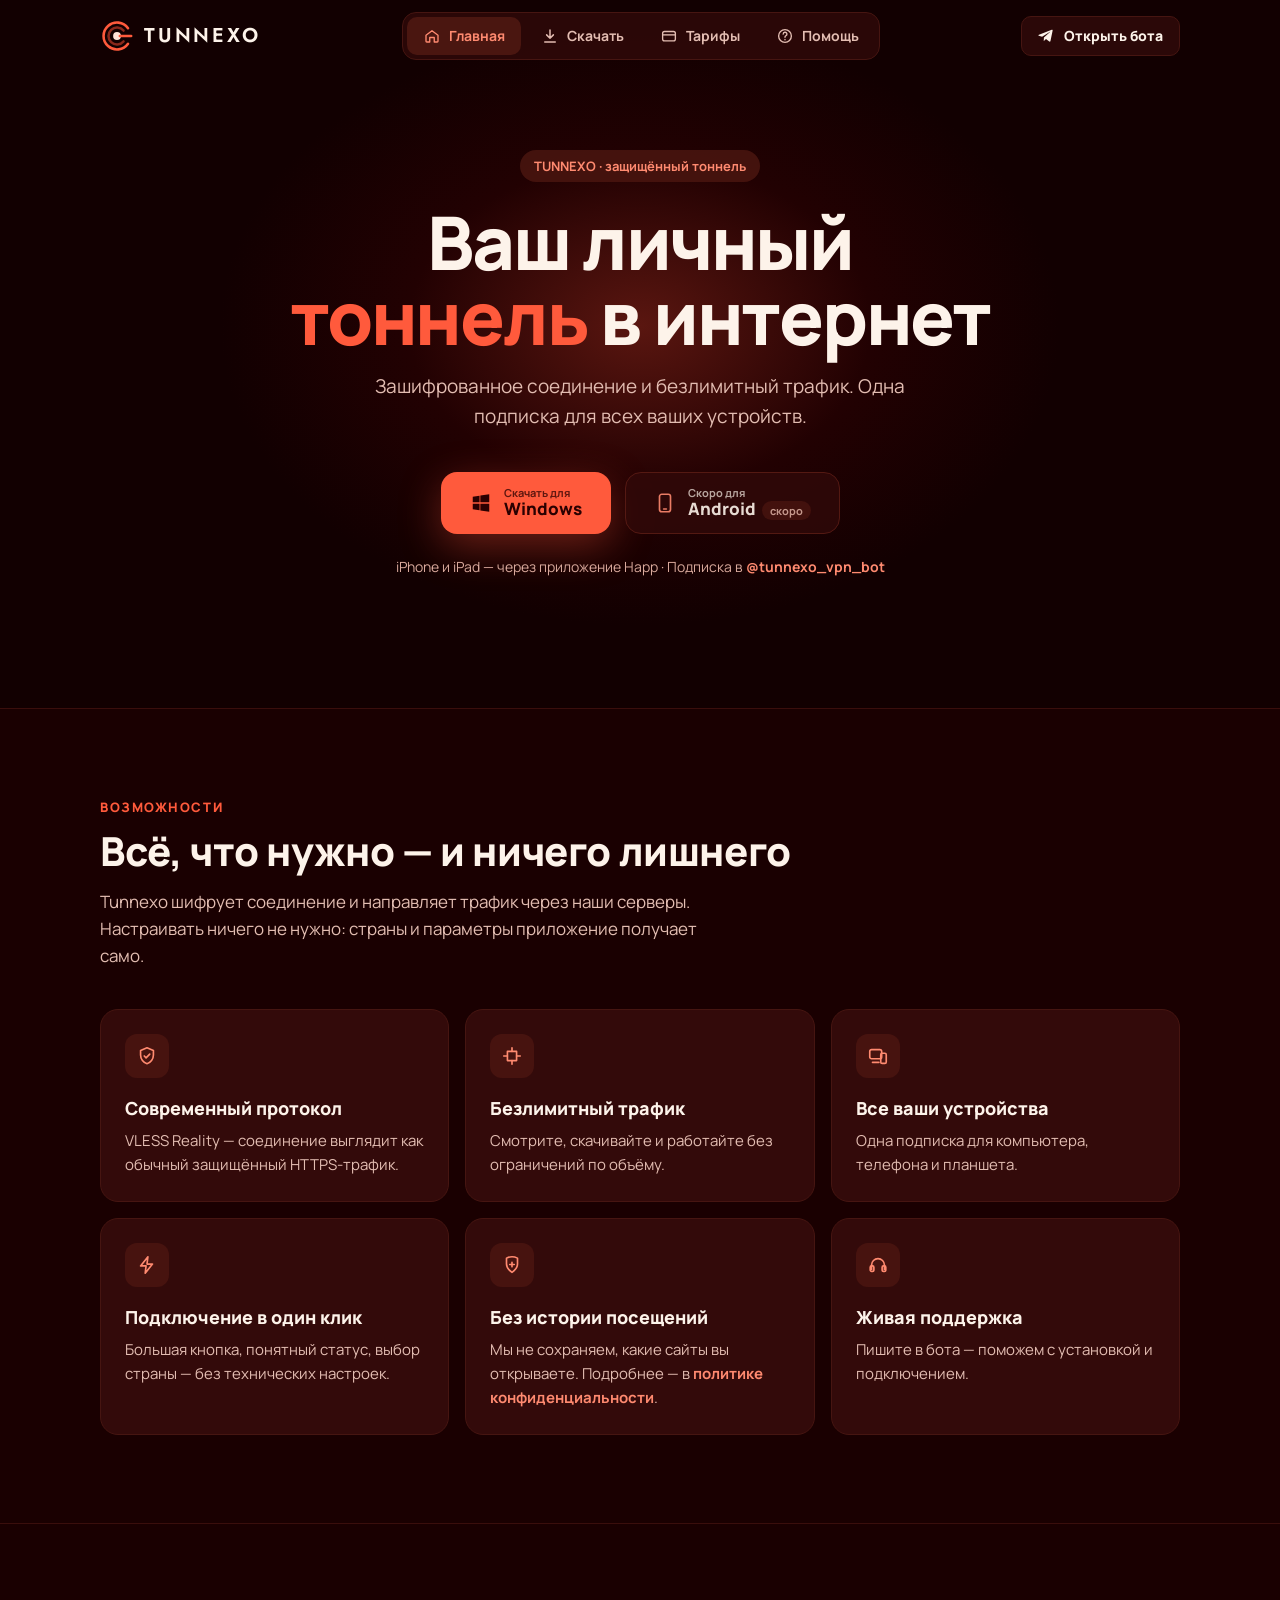
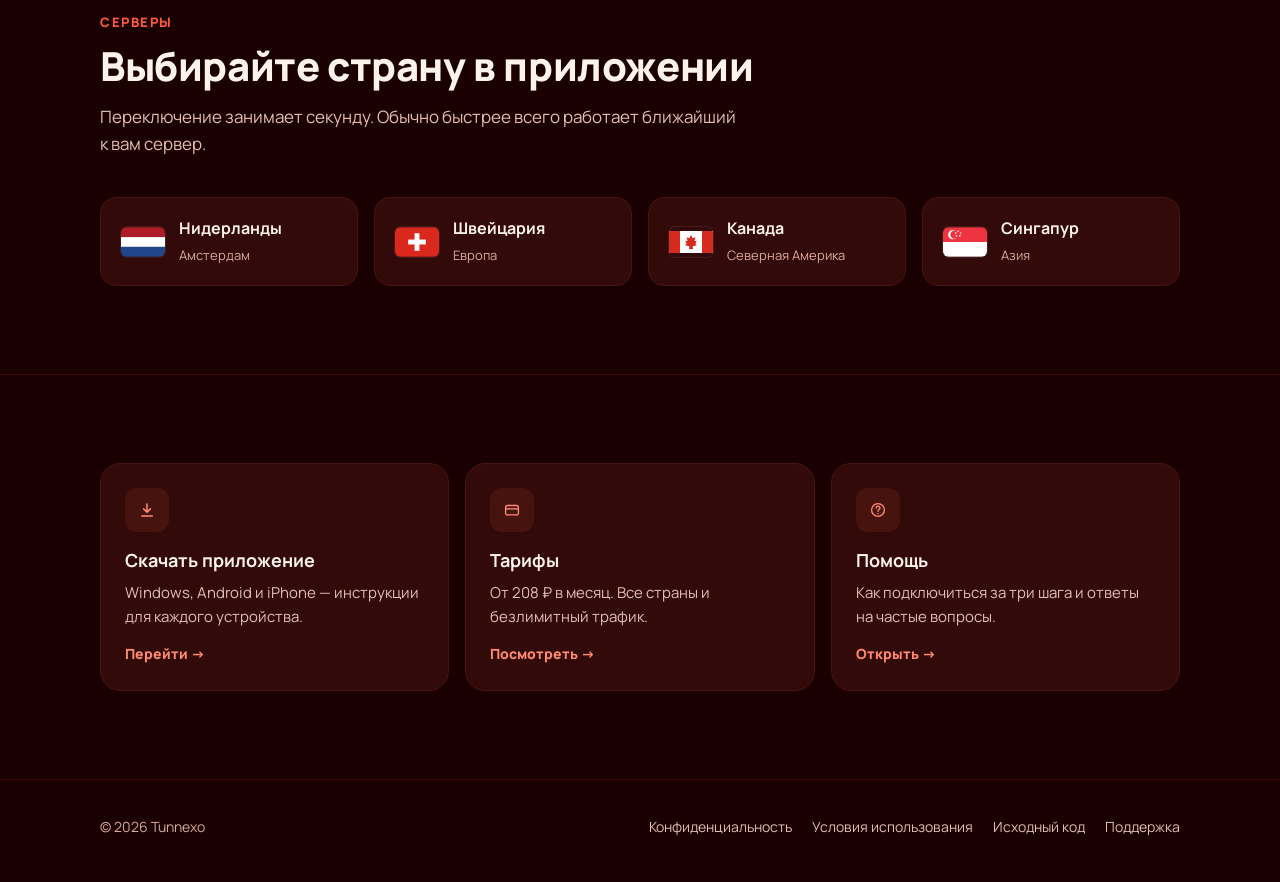
==== commit 8525ce30: "Site: dark theme with tunnel hero (variant E), keep motion and count removal Co-Authored-By: Claude " ====
--- a/site/index.html
+++ b/site/index.html
@@ -5,7 +5,7 @@
 <meta name="viewport" content="width=device-width, initial-scale=1, viewport-fit=cover">
 <title>Tunnexo — быстрый и приватный VPN</title>
 <meta name="description" content="Tunnexo — VPN с современным протоколом и безлимитным трафиком. Приложения для Windows и Android, оплата и поддержка в Telegram.">
-<meta name="theme-color" content="#FBF1E9">
+<meta name="theme-color" content="#1A0001">
 <link rel="icon" href="favicon.ico" sizes="any">
 <link rel="icon" type="image/png" href="assets/favicon.png">
 <link rel="apple-touch-icon" href="assets/apple-touch-icon.png">
@@ -30,27 +30,23 @@
 
 <main>
   <div class="hero">
-    <div class="wrap hero-grid">
-      <div>
-        <span class="eyebrow rise r1">Приложения для Windows и Android</span>
-        <h1 class="rise r2">VPN, который<br>просто <em>работает</em></h1>
-        <p class="lead rise r3">Выберите устройство, установите приложение и добавьте подписку из Telegram-бота. Пара минут — и вы подключены.</p>
-        <ul class="checks rise r4"><li>Безлимитный трафик</li><li>Оплата в Telegram-боте</li><li>Живая поддержка</li></ul>
+    <div class="tunnel" aria-hidden="true"><i class="ring"></i><i class="ring"></i><i class="ring"></i><i class="ring"></i><i class="ring"></i><i class="ring"></i></div>
+    <div class="wrap hero-inner">
+      <span class="eyebrow rise r1">TUNNEXO · защищённый тоннель</span>
+      <h1 class="rise r2">Ваш личный<br><em>тоннель</em> в интернет</h1>
+      <p class="lead rise r3">Зашифрованное соединение и безлимитный трафик. Одна подписка для всех ваших устройств.</p>
+      <div class="platforms rise r4" data-platforms>
+        <a class="pbtn primary" data-os="windows" href="https://github.com/borov-tech/tunnexo-app/releases/latest/download/Tunnexo-windows-amd64-setup.exe">
+          <svg width="22" height="22" viewBox="0 0 24 24" fill="currentColor" aria-hidden="true"><path d="M3 5.1 10.4 4v7.2H3zm8.3-1.2L21 2.5v8.7h-9.7zM3 12.8h7.4V20L3 18.9zm8.3 0H21v8.7l-9.7-1.4z"/></svg>
+          <span><small>Скачать для</small>Windows</span>
+        </a>
+        <!-- Android: when the APK is published, point href at the .apk and drop the "soon" class + badge -->
+        <a class="pbtn secondary soon" data-os="android" href="download.html#android">
+          <svg width="22" height="22" viewBox="0 0 24 24" fill="none" aria-hidden="true"><rect x="6" y="2.5" width="12" height="19" rx="2.5" stroke="currentColor" stroke-width="1.8"/><path d="M10.5 18.5h3" stroke="currentColor" stroke-width="1.8" stroke-linecap="round"/></svg>
+          <span><small>Скоро для</small>Android<em class="badge">скоро</em></span>
+        </a>
       </div>
-      <div class="dl-cards" data-platforms>
-        <a class="dl-card primary rise r3" data-os="windows" href="https://github.com/borov-tech/tunnexo-app/releases/latest/download/Tunnexo-windows-amd64-setup.exe">
-          <span class="os-ico"><svg width="26" height="26" viewBox="0 0 24 24" fill="currentColor" aria-hidden="true"><path d="M3 5.1 10.4 4v7.2H3zm8.3-1.2L21 2.5v8.7h-9.7zM3 12.8h7.4V20L3 18.9zm8.3 0H21v8.7l-9.7-1.4z"/></svg></span>
-          <span class="txt"><b>Windows</b><small>Windows 10 и 11 · установщик .exe</small></span>
-          <span class="go"><svg width="18" height="18" viewBox="0 0 24 24" fill="none" aria-hidden="true"><path d="M12 4v11m0 0-4.5-4.5M12 15l4.5-4.5M5 20h14" stroke="currentColor" stroke-width="2.2" stroke-linecap="round" stroke-linejoin="round"/></svg><span class="lbl">Скачать</span></span>
-        </a>
-        <!-- Android: when the APK is published, point href at the .apk, change the subtitle and make .go a download button -->
-        <a class="dl-card rise r4" data-os="android" href="download.html#android">
-          <span class="os-ico"><svg width="26" height="26" viewBox="0 0 24 24" fill="none" aria-hidden="true"><rect x="6" y="2.5" width="12" height="19" rx="2.5" stroke="currentColor" stroke-width="1.8"/><path d="M10.5 18.5h3" stroke="currentColor" stroke-width="1.8" stroke-linecap="round"/></svg></span>
-          <span class="txt"><b>Android <em class="badge">скоро</em></b><small>Пока можно подключиться через Happ</small></span>
-          <span class="go soft"><svg width="18" height="18" viewBox="0 0 24 24" fill="none" aria-hidden="true"><path d="M5 12h14m0 0-5-5m5 5-5 5" stroke="currentColor" stroke-width="2.2" stroke-linecap="round" stroke-linejoin="round"/></svg><span class="lbl">Как</span></span>
-        </a>
-        <p class="dl-note rise r5"><b>iPhone и iPad:</b> приложение Happ из App Store · <a class="link" href="download.html#ios">инструкция</a></p>
-      </div>
+      <p class="hero-note rise r5">iPhone и iPad — через приложение Happ · Подписка в <a class="link" href="https://t.me/tunnexo_vpn_bot" rel="noopener">@tunnexo_vpn_bot</a></p>
     </div>
   </div>
 
@@ -154,7 +150,7 @@
     if (box && /Android/i.test(navigator.userAgent || '')) {
       var win = box.querySelector('[data-os="windows"]');
       var and = box.querySelector('[data-os="android"]');
-      if (win && and) { box.insertBefore(and, win); and.classList.add('primary'); win.classList.remove('primary'); }
+      if (win && and) box.insertBefore(and, win);
     }
   } catch (e) {}
 })();
--- a/site/assets/style.css
+++ b/site/assets/style.css
@@ -1,135 +1,89 @@
-/* Tunnexo site — light theme (variant C): warm paper background, burgundy ink, coral accent.
-   Layout: tab navigation (top on desktop, bottom bar on phones/tablets), one job per page. */
 :root{
-  --bg:#FBF1E9;          /* paper */
-  --bg-deep:#F6E4D8;     /* section tint */
-  --card:#FFFFFF;
-  --card-border:#F0CFC4;
-  --line:#EBD3C8;
-  --chip:#FFE3D8;
-  --coral:#FF5A3C;
-  --coral-hover:#F04A2C;
-  --coral-text:#C2381E;  /* coral readable on light backgrounds */
-  --ink:#2A0001;         /* burgundy — text and dark tiles */
-  --text:#2A0001;
-  --text2:#6B2A20;
-  --muted:#8A5A50;
+  --bg:#1A0001; --bg2:#220102; --card:#330A0A; --card-border:#461511; --line:#3A0E0C;
+  --chip:#47130F; --coral:#FF5A3C; --coral-hover:#FF7A5E; --coral-soft:#FF8A70; --ring:#8A281B;
+  --text:#FDF3EA; --text2:#E3BDB2; --muted:#D9A99C; --ink:#2A0001;
   --radius:18px; --maxw:1120px;
-  color-scheme:light;
 }
 *{box-sizing:border-box}
 html{scroll-behavior:smooth;-webkit-text-size-adjust:100%}
 body{margin:0;background:var(--bg);color:var(--text);font-family:'Manrope',system-ui,-apple-system,'Segoe UI',sans-serif;font-size:16px;line-height:1.6;overflow-x:hidden}
 a{color:inherit}
-a.link{color:var(--coral-text);text-decoration:none;font-weight:700}
+a.link{color:var(--coral-soft);text-decoration:none;font-weight:700}
 a.link:hover{text-decoration:underline}
 img,svg{display:block}
-.wrap{max-width:var(--maxw);margin:0 auto;padding-left:max(20px,env(safe-area-inset-left,0px));padding-right:max(20px,env(safe-area-inset-right,0px))}
+.wrap{max-width:var(--maxw);margin:0 auto;padding:0 20px}
 :focus-visible{outline:2px solid var(--coral);outline-offset:3px;border-radius:6px}
-h1,h2,h3{text-wrap:balance}
 
 /* header */
 header{position:relative;z-index:3}
-.nav{display:flex;align-items:center;justify-content:space-between;height:72px;gap:16px}
+.nav{display:flex;align-items:center;justify-content:space-between;height:76px;gap:16px}
 .brand{display:flex;align-items:center;gap:10px;text-decoration:none}
-.brand span{font-family:'Jost',sans-serif;font-weight:600;font-size:20px;letter-spacing:.14em;color:var(--ink)}
-.tabs{display:flex;gap:4px;padding:4px;border-radius:14px;background:rgba(255,255,255,.7);border:1px solid var(--card-border)}
-.tabs a{position:relative;display:flex;align-items:center;gap:8px;height:38px;padding:0 16px;border-radius:10px;text-decoration:none;color:var(--text2);font-weight:700;font-size:14px;transition:background .2s,color .2s}
-.tabs a:hover{color:var(--ink);background:rgba(255,227,216,.6)}
-.tabs a[aria-current="page"]{background:var(--ink);color:#FFE3D8}
-.nav-right{display:flex;align-items:center;gap:12px}
+.brand span{font-family:'Jost',sans-serif;font-weight:600;font-size:20px;letter-spacing:.14em}
+.links{display:flex;align-items:center;gap:28px}
+.links a{text-decoration:none;color:var(--text2);font-weight:600;font-size:15px}
+.links a:hover{color:var(--text)}
 
 /* buttons */
-.btn{display:inline-flex;align-items:center;justify-content:center;gap:10px;height:48px;padding:0 22px;border-radius:12px;font:inherit;font-weight:800;font-size:15px;text-decoration:none;border:1px solid transparent;cursor:pointer;white-space:nowrap;transition:background .15s,border-color .15s,transform .15s,box-shadow .15s}
-.btn:hover{transform:translateY(-1px)}
-.btn:active{transform:translateY(0)}
-.btn-primary{background:var(--coral);color:var(--ink);box-shadow:0 8px 24px rgba(255,90,60,.28)}
+.btn{display:inline-flex;align-items:center;justify-content:center;gap:10px;height:48px;padding:0 22px;border-radius:12px;font:inherit;font-weight:800;font-size:15px;text-decoration:none;border:1px solid transparent;cursor:pointer;white-space:nowrap;transition:background .15s,border-color .15s,transform .15s}
+.btn:active{transform:translateY(1px)}
+.btn-primary{background:var(--coral);color:var(--ink)}
 .btn-primary:hover{background:var(--coral-hover)}
-.btn-ghost{background:var(--card);border-color:var(--card-border);color:var(--ink)}
-.btn-ghost:hover{border-color:var(--coral)}
+.btn-ghost{background:rgba(51,10,10,.8);border-color:var(--card-border);color:var(--text)}
+.btn-ghost:hover{border-color:var(--ring)}
 .btn-sm{height:40px;padding:0 16px;font-size:14px;border-radius:10px}
 
-/* hero (variant C) */
-.hero{position:relative;overflow:hidden;padding:56px 0 96px}
-.hero::before{content:"";position:absolute;right:-180px;top:-260px;width:780px;height:780px;border-radius:50%;background:radial-gradient(closest-side,rgba(255,90,60,.24),rgba(255,90,60,0));pointer-events:none;animation:breathe 9s ease-in-out infinite}
-@keyframes breathe{50%{transform:scale(1.08) translate(-20px,10px);opacity:.85}}
-.hero-grid{position:relative;display:grid;grid-template-columns:minmax(0,1fr) minmax(0,500px);gap:56px;align-items:center}
-.eyebrow{display:inline-flex;align-items:center;gap:8px;height:32px;padding:0 14px;border-radius:16px;background:var(--chip);color:var(--coral-text);font-size:13px;font-weight:800}
-h1{font-size:clamp(38px,5.6vw,62px);line-height:1.05;letter-spacing:-.02em;margin:20px 0 18px;font-weight:800;color:var(--ink)}
+/* hero (variant B) */
+.hero{position:relative;overflow:hidden;margin-top:-72px;padding:150px 0 130px;text-align:center;
+  background:radial-gradient(420px 300px at 50% 46%,#5A1610 0%,#220102 55%,#120001 100%)}
+.hero-inner{position:relative;z-index:1;display:flex;flex-direction:column;align-items:center}
+h1{font-size:clamp(40px,6.4vw,74px);line-height:1.02;letter-spacing:-.03em;margin:22px 0 16px;font-weight:800;max-width:900px}
 h1 em{font-style:normal;color:var(--coral)}
-.lead{font-size:clamp(17px,2vw,18px);color:var(--text2);margin:0 0 26px;max-width:520px}
-.checks{display:flex;flex-wrap:wrap;gap:8px 22px;list-style:none;padding:0;margin:0;color:var(--text2);font-size:14px;font-weight:700}
-.checks li{display:flex;align-items:center;gap:8px}
-.checks li::before{content:"";width:18px;height:18px;border-radius:9px;background:var(--chip) url("data:image/svg+xml,%3Csvg xmlns='http://www.w3.org/2000/svg' viewBox='0 0 24 24'%3E%3Cpath d='M6 12.5l4 4L18 8' fill='none' stroke='%23C2381E' stroke-width='3' stroke-linecap='round' stroke-linejoin='round'/%3E%3C/svg%3E") center/12px no-repeat}
-
-.dl-cards{display:flex;flex-direction:column;gap:14px}
-.dl-card{display:flex;align-items:center;gap:16px;background:var(--card);border:1px solid var(--card-border);border-radius:20px;padding:20px 22px;text-decoration:none;transition:transform .2s,box-shadow .2s,border-color .2s}
-.dl-card.primary{box-shadow:0 18px 50px rgba(138,40,27,.12)}
-a.dl-card:hover{transform:translateY(-2px);border-color:var(--coral);box-shadow:0 22px 56px rgba(138,40,27,.16)}
-.dl-card .os-ico{width:56px;height:56px;border-radius:16px;background:var(--ink);color:var(--coral);display:flex;align-items:center;justify-content:center;flex-shrink:0}
-.dl-card .txt{flex:1;min-width:0}
-.dl-card .txt b{display:block;font-size:21px;line-height:1.2}
-.dl-card .txt small{display:block;color:var(--muted);font-size:13px;margin-top:2px}
-.dl-card .go{height:46px;padding:0 20px;border-radius:12px;background:var(--coral);color:var(--ink);font-weight:800;font-size:15px;display:flex;align-items:center;gap:8px;flex-shrink:0;animation:glow 3.4s ease-in-out infinite}
-.dl-card .go.soft{background:var(--chip);color:var(--coral-text);animation:none}
-@keyframes glow{50%{box-shadow:0 8px 30px rgba(255,90,60,.45)}}
-.dl-note{padding:4px 6px;font-size:14px;color:var(--muted)}
-.dl-note b{color:var(--ink)}
-
-/* load-in */
-.rise{animation:rise .7s cubic-bezier(.2,.7,.2,1) both}
-.r1{animation-delay:.05s}.r2{animation-delay:.15s}.r3{animation-delay:.25s}.r4{animation-delay:.35s}.r5{animation-delay:.45s}
-@keyframes rise{from{opacity:.001;transform:translateY(14px)}to{opacity:1;transform:none}}
-
-/* generic hero buttons (final CTA) */
+.lead{font-size:clamp(17px,2vw,19px);color:var(--text2);margin:0 0 40px;max-width:600px}
 .platforms{display:flex;flex-wrap:wrap;justify-content:center;gap:14px}
 .pbtn{display:inline-flex;align-items:center;gap:12px;height:62px;padding:0 28px;border-radius:16px;text-decoration:none;font-weight:800;font-size:17px;border:1px solid transparent;transition:background .15s,border-color .15s,transform .15s;text-align:left}
-.pbtn:hover{transform:translateY(-1px)}
+.pbtn:active{transform:translateY(1px)}
 .pbtn small{display:block;font-size:11px;font-weight:700;line-height:1.1;opacity:.75}
 .pbtn span{line-height:1.15}
-.pbtn.primary{background:var(--coral);color:var(--ink);box-shadow:0 12px 40px rgba(255,90,60,.3)}
+.pbtn.primary{background:var(--coral);color:var(--ink);box-shadow:0 12px 40px rgba(255,90,60,.35)}
 .pbtn.primary:hover{background:var(--coral-hover)}
-.pbtn.secondary{background:var(--card);border-color:var(--card-border);color:var(--ink)}
-.pbtn.secondary:hover{border-color:var(--coral)}
-.badge{margin-left:6px;padding:2px 8px;border-radius:10px;background:var(--chip);color:var(--coral-text);font-size:11px;font-weight:800;font-style:normal}
+.pbtn.secondary{background:rgba(51,10,10,.85);border-color:#5A1C15;color:var(--text)}
+.pbtn.secondary:hover{border-color:var(--ring)}
+.pbtn.secondary svg{color:var(--coral-soft)}
+.pbtn.soon{opacity:.9}
+.pbtn .badge{margin-left:6px;padding:2px 8px;border-radius:10px;background:var(--chip);color:var(--muted);font-size:11px;font-weight:700;opacity:1}
+.hero-note{margin:22px 0 0;font-size:14px;color:var(--muted)}
 
 /* sections */
 section{position:relative;padding:88px 0;border-top:1px solid var(--line)}
-.kicker{color:var(--coral-text);font-size:13px;font-weight:800;letter-spacing:.12em;text-transform:uppercase;margin:0 0 10px}
-h2{font-size:clamp(28px,3.6vw,40px);line-height:1.15;letter-spacing:-.01em;margin:0 0 14px;font-weight:800;color:var(--ink)}
+.kicker{color:var(--coral);font-size:13px;font-weight:800;letter-spacing:.12em;text-transform:uppercase;margin:0 0 10px}
+h2{font-size:clamp(28px,3.6vw,40px);line-height:1.15;letter-spacing:-.01em;margin:0 0 14px;font-weight:800}
 .sub{color:var(--text2);max-width:640px;margin:0 0 40px;font-size:17px}
 .grid{display:grid;grid-template-columns:repeat(3,minmax(0,1fr));gap:16px}
-.card{background:var(--card);border:1px solid var(--card-border);border-radius:var(--radius);padding:24px;transition:transform .2s,border-color .2s}
-.card:hover{transform:translateY(-2px);border-color:#E9B3A3}
+.card{background:var(--card);border:1px solid var(--card-border);border-radius:var(--radius);padding:24px}
 .card h3{margin:16px 0 6px;font-size:18px;font-weight:800}
 .card p{margin:0;color:var(--text2);font-size:15px}
-.ico{width:44px;height:44px;border-radius:12px;background:var(--ink);color:var(--coral);display:flex;align-items:center;justify-content:center;flex-shrink:0}
+.ico{width:44px;height:44px;border-radius:12px;background:var(--chip);color:var(--coral-soft);display:flex;align-items:center;justify-content:center;flex-shrink:0}
 
 /* countries */
 .countries{display:grid;grid-template-columns:repeat(4,minmax(0,1fr));gap:16px}
 .country{display:flex;align-items:center;gap:14px;background:var(--card);border:1px solid var(--card-border);border-radius:16px;padding:18px 20px}
-.flag{width:44px;height:30px;border-radius:6px;overflow:hidden;flex-shrink:0;box-shadow:0 0 0 1px rgba(42,0,1,.12)}
+.flag{width:44px;height:30px;border-radius:6px;overflow:hidden;flex-shrink:0;box-shadow:0 0 0 1px rgba(255,255,255,.08)}
 .country b{display:block;font-size:16px}
 .country small{color:var(--muted);font-size:13px}
 
 /* pricing */
 .plans{display:grid;grid-template-columns:repeat(3,minmax(0,1fr));gap:16px;align-items:stretch}
 .plan{position:relative;display:flex;flex-direction:column;background:var(--card);border:1px solid var(--card-border);border-radius:22px;padding:28px}
-.plan.best{background:var(--ink);border-color:var(--ink);color:#FDF3EA;overflow:hidden}
-.plan.best::after{content:"";position:absolute;top:0;left:-60%;width:40%;height:100%;background:linear-gradient(100deg,transparent,rgba(255,227,216,.12),transparent);transform:skewX(-18deg);animation:shine 6s ease-in-out infinite;pointer-events:none}
-@keyframes shine{0%,70%{left:-60%}100%{left:130%}}
-.plan .ribbon{position:absolute;top:16px;right:16px;height:24px;padding:0 12px;border-radius:12px;background:var(--coral);color:var(--ink);font-size:12px;font-weight:800;display:flex;align-items:center}
+.plan.best{background:linear-gradient(160deg,#4A1610,#2A0606 75%);border:1.5px solid var(--coral)}
+.plan .ribbon{position:absolute;top:-12px;left:24px;height:24px;padding:0 12px;border-radius:12px;background:var(--coral);color:var(--ink);font-size:12px;font-weight:800;display:flex;align-items:center}
 .plan h3{margin:0;font-size:18px;font-weight:800;color:var(--text2)}
-.plan.best h3{color:#E3BDB2}
-.price{margin:14px 0 4px;font-size:44px;font-weight:800;letter-spacing:-.02em;line-height:1;font-variant-numeric:tabular-nums}
+.price{margin:14px 0 4px;font-size:44px;font-weight:800;letter-spacing:-.02em;line-height:1}
 .price span{font-size:22px;font-weight:700;margin-left:4px}
 .per{color:var(--muted);font-size:14px;min-height:22px}
-.plan.best .per{color:#D9A99C}
-.save{display:inline-block;margin-left:8px;padding:1px 8px;border-radius:10px;background:var(--chip);color:var(--coral-text);font-size:12px;font-weight:800}
+.save{display:inline-block;margin-left:8px;padding:1px 8px;border-radius:10px;background:var(--chip);color:var(--coral-soft);font-size:12px;font-weight:800}
 .plan ul{list-style:none;padding:0;margin:20px 0 24px;display:grid;gap:8px;font-size:15px;color:var(--text2)}
-.plan.best ul{color:#E3BDB2}
 .plan li{display:flex;gap:10px;align-items:flex-start}
-.plan li::before{content:"";flex-shrink:0;width:18px;height:18px;margin-top:3px;border-radius:9px;background:var(--chip) url("data:image/svg+xml,%3Csvg xmlns='http://www.w3.org/2000/svg' viewBox='0 0 24 24'%3E%3Cpath d='M6 12.5l4 4L18 8' fill='none' stroke='%23C2381E' stroke-width='3' stroke-linecap='round' stroke-linejoin='round'/%3E%3C/svg%3E") center/12px no-repeat}
+.plan li::before{content:"";flex-shrink:0;width:18px;height:18px;margin-top:3px;border-radius:9px;background:var(--chip) url("data:image/svg+xml,%3Csvg xmlns='http://www.w3.org/2000/svg' viewBox='0 0 24 24'%3E%3Cpath d='M6 12.5l4 4L18 8' fill='none' stroke='%23FF8A70' stroke-width='3' stroke-linecap='round' stroke-linejoin='round'/%3E%3C/svg%3E") center/12px no-repeat}
 .plan .btn{margin-top:auto}
 .plans-note{margin:20px 0 0;color:var(--muted);font-size:14px}
 
@@ -139,22 +93,20 @@
 .step::before{counter-increment:s;content:counter(s);display:flex;align-items:center;justify-content:center;width:36px;height:36px;border-radius:50%;background:var(--coral);color:var(--ink);font-weight:800}
 .step h3{margin:16px 0 6px;font-size:17px}
 .step p{margin:0;color:var(--text2);font-size:15px}
-.win-note{margin-top:16px;display:flex;gap:12px;align-items:flex-start;background:var(--chip);border:1px solid #F5C4B4;border-radius:14px;padding:14px 16px;font-size:14px;color:var(--text2)}
-.win-note b{color:var(--ink)}
-.win-note svg{color:var(--coral-text)}
+.win-note{margin-top:16px;display:flex;gap:12px;align-items:flex-start;background:rgba(59,12,11,.6);border:1px solid #5A1C15;border-radius:14px;padding:14px 16px;font-size:14px;color:var(--text2)}
+.win-note b{color:var(--text)}
 
 /* faq */
 .faq{max-width:780px}
 details{border-bottom:1px solid var(--line)}
 summary{list-style:none;cursor:pointer;padding:20px 0;font-weight:700;font-size:17px;display:flex;justify-content:space-between;gap:16px}
 summary::-webkit-details-marker{display:none}
-summary::after{content:"+";color:var(--coral-text);font-size:22px;line-height:1;font-weight:600;transition:transform .2s}
-details[open] summary::after{transform:rotate(45deg)}
+summary::after{content:"+";color:var(--coral);font-size:22px;line-height:1;font-weight:600}
+details[open] summary::after{content:"–"}
 details p{margin:0 0 20px;color:var(--text2)}
-details[open] p{animation:rise .35s ease both}
 
 /* final cta */
-.final{text-align:center;background:radial-gradient(520px 260px at 50% 100%,rgba(255,90,60,.14),transparent 70%)}
+.final{text-align:center;background:radial-gradient(520px 260px at 50% 100%,rgba(255,90,60,.18),transparent 70%)}
 .final .platforms{margin-top:28px}
 
 /* footer */
@@ -162,94 +114,129 @@
 .foot{display:flex;flex-wrap:wrap;justify-content:space-between;gap:12px 24px;align-items:center}
 .foot nav{display:flex;flex-wrap:wrap;gap:8px 20px}
 .foot a{color:var(--text2);text-decoration:none}
-.foot a:hover{color:var(--ink);text-decoration:underline}
-
-/* inner pages */
-.page-head{position:relative;overflow:hidden;padding:56px 0 40px;text-align:center}
-.page-head::before{content:"";position:absolute;left:50%;top:-320px;width:760px;height:560px;transform:translateX(-50%);border-radius:50%;background:radial-gradient(closest-side,rgba(255,90,60,.16),rgba(255,90,60,0));pointer-events:none}
-.page-head .wrap{position:relative}
-.page-head h1{margin:0 auto 12px;font-size:clamp(32px,4.6vw,48px)}
-.page-head .lead{margin:0 auto}
-.page{padding:8px 0 96px}
-.seg{display:inline-flex;gap:4px;padding:4px;border-radius:14px;background:var(--card);border:1px solid var(--card-border);margin:0 auto 28px}
-.seg button{display:flex;align-items:center;gap:8px;height:42px;padding:0 18px;border:0;border-radius:10px;background:transparent;color:var(--text2);font:inherit;font-weight:700;font-size:15px;cursor:pointer;transition:background .2s,color .2s}
-.seg button[aria-selected="true"]{background:var(--ink);color:#FFE3D8}
-.seg-wrap{text-align:center}
-.panel{max-width:860px;margin:0 auto}
-.panel:not([hidden]){animation:rise .35s ease both}
-.platform{display:grid;grid-template-columns:minmax(0,1fr) minmax(0,1fr);gap:16px}
-.pcard{position:relative;overflow:hidden;background:var(--card);border:1px solid var(--card-border);border-radius:22px;padding:28px;box-shadow:0 18px 50px rgba(138,40,27,.08)}
-.pcard .os{display:flex;align-items:center;gap:14px;font-size:24px;font-weight:800;margin-bottom:6px}
-.pcard .os span{width:56px;height:56px;border-radius:16px;background:var(--ink);color:var(--coral);display:flex;align-items:center;justify-content:center}
-.pcard p{color:var(--text2);margin:10px 0 22px}
-.pcard .meta{display:flex;flex-wrap:wrap;gap:6px 16px;margin-top:16px;color:var(--muted);font-size:13px}
-.howto{background:var(--bg-deep);border:1px solid var(--card-border);border-radius:22px;padding:28px}
-.howto h3{margin:0 0 14px;font-size:18px}
-.howto ol{margin:0;padding-left:22px;color:var(--text2);display:grid;gap:10px}
-.howto ol b{color:var(--ink)}
-.soon-box{text-align:center;padding:44px 28px}
-.soon-box .ico{margin:0 auto 14px;width:64px;height:64px;border-radius:18px}
-.help-card{display:flex;flex-wrap:wrap;align-items:center;justify-content:space-between;gap:16px;margin-top:40px;background:var(--ink);color:#FDF3EA;border-radius:20px;padding:24px 28px}
-.help-card h3{margin:0 0 4px;font-size:20px}
-.help-card p{margin:0;color:#E3BDB2}
-.home-more{display:grid;grid-template-columns:repeat(3,minmax(0,1fr));gap:16px}
-.tile{display:block;text-decoration:none;background:var(--card);border:1px solid var(--card-border);border-radius:20px;padding:24px;transition:border-color .2s,transform .2s,box-shadow .2s}
-.tile:hover{border-color:var(--coral);transform:translateY(-2px);box-shadow:0 18px 40px rgba(138,40,27,.1)}
-.tile h3{margin:14px 0 6px;font-size:18px}
-.tile p{margin:0;color:var(--text2);font-size:15px}
-.tile .go{margin-top:14px;color:var(--coral-text);font-weight:800;font-size:14px}
+.foot a:hover{color:var(--text);text-decoration:underline}
 
 /* legal pages */
-.doc{max-width:780px;margin:0 auto;padding:40px max(20px,env(safe-area-inset-right,0px)) 80px max(20px,env(safe-area-inset-left,0px))}
+.doc{max-width:780px;margin:0 auto;padding:40px 20px 80px}
 .doc h1{font-size:clamp(30px,4.4vw,44px);margin:12px 0 8px;text-align:left}
 .doc .updated{color:var(--muted);font-size:14px;margin:0 0 32px}
 .doc h2{font-size:22px;margin:36px 0 10px}
 .doc p,.doc li{color:var(--text2)}
 .doc ul{padding-left:22px}
 .doc li{margin:6px 0}
-.doc li b,.doc p b{color:var(--ink)}
-.doc .callout{background:var(--chip);border:1px solid #F5C4B4;border-radius:14px;padding:16px 18px;margin:20px 0}
+.doc .callout{background:var(--card);border:1px solid var(--card-border);border-radius:14px;padding:16px 18px;margin:20px 0}
 .doc .callout p{margin:0}
 .back{display:inline-flex;align-items:center;gap:6px;color:var(--muted);text-decoration:none;font-weight:600;font-size:14px}
-.back:hover{color:var(--ink)}
-
+.back:hover{color:var(--text)}
+
+@media (max-width:900px){
+  .grid,.steps,.plans{grid-template-columns:1fr}
+  .countries{grid-template-columns:repeat(2,minmax(0,1fr))}
+  .links a:not(.btn){display:none}
+  .plans{max-width:460px}
+}
+@media (max-width:480px){
+  .wrap{padding:0 16px}
+  .hero{padding:120px 0 90px}
+  .pbtn{width:100%;justify-content:center}
+  .countries{grid-template-columns:1fr}
+  section{padding:64px 0}
+  .brand span{font-size:18px}
+}
+@media (prefers-reduced-motion:reduce){html{scroll-behavior:auto}.btn,.pbtn{transition:none}}
+
+/* ===== tabs (multi-page) ===== */
+.nav{height:72px}
+.tabs{display:flex;gap:4px;padding:4px;border-radius:14px;background:rgba(51,10,10,.75);border:1px solid var(--card-border)}
+.tabs a{display:flex;align-items:center;gap:8px;height:38px;padding:0 16px;border-radius:10px;text-decoration:none;color:var(--text2);font-weight:700;font-size:14px}
+.tabs a:hover{color:var(--text);background:rgba(74,22,16,.6)}
+.tabs a[aria-current="page"]{background:#4A1610;color:var(--coral-soft)}
+.tabs svg{flex-shrink:0}
+.nav-right{display:flex;align-items:center;gap:12px}
 .tabbar{display:none}
+.page-head{position:relative;overflow:hidden;padding:56px 0 40px;text-align:center;background:radial-gradient(520px 260px at 50% 0%,rgba(255,90,60,.16),transparent 70%)}
+.page-head h1{margin:0 auto 12px;font-size:clamp(32px,4.6vw,48px)}
+.page-head .lead{margin:0 auto}
+.page{padding:8px 0 96px}
+.page section{border-top:0;padding:40px 0}
+.seg{display:inline-flex;gap:4px;padding:4px;border-radius:14px;background:var(--card);border:1px solid var(--card-border);margin:0 auto 28px}
+.seg button{display:flex;align-items:center;gap:8px;height:42px;padding:0 18px;border:0;border-radius:10px;background:transparent;color:var(--text2);font:inherit;font-weight:700;font-size:15px;cursor:pointer}
+.seg button[aria-selected="true"]{background:#4A1610;color:var(--coral-soft)}
+.seg-wrap{text-align:center}
+.panel{max-width:860px;margin:0 auto}
+.js .panel[hidden]{display:none}
+.platform{display:grid;grid-template-columns:minmax(0,1fr) minmax(0,1fr);gap:16px}
+.pcard{position:relative;overflow:hidden;background:linear-gradient(150deg,#3B0C0B,#260505);border:1px solid #5A1C15;border-radius:22px;padding:28px}
+.pcard .os{display:flex;align-items:center;gap:14px;font-size:24px;font-weight:800;margin-bottom:6px}
+.pcard .os span{width:56px;height:56px;border-radius:16px;background:var(--ink);color:var(--coral);display:flex;align-items:center;justify-content:center}
+.pcard p{color:var(--text2);margin:10px 0 22px}
+.pcard .meta{display:flex;flex-wrap:wrap;gap:6px 16px;margin-top:16px;color:var(--muted);font-size:13px}
+.howto{background:var(--card);border:1px solid var(--card-border);border-radius:22px;padding:28px}
+.howto h3{margin:0 0 14px;font-size:18px}
+.howto ol{margin:0;padding-left:22px;color:var(--text2);display:grid;gap:10px}
+.howto ol b{color:var(--text)}
+.soon-box{text-align:center;padding:44px 28px}
+.soon-box .ico{margin:0 auto 14px;width:64px;height:64px;border-radius:18px}
+.help-card{display:flex;flex-wrap:wrap;align-items:center;justify-content:space-between;gap:16px;margin-top:40px;background:linear-gradient(135deg,#3B0C0B,#2A0606);border:1px solid #5A1C15;border-radius:20px;padding:24px 28px}
+.help-card h3{margin:0 0 4px;font-size:20px}
+.help-card p{margin:0;color:var(--text2)}
+.home-more{display:grid;grid-template-columns:repeat(3,minmax(0,1fr));gap:16px}
+.tile{display:block;text-decoration:none;background:var(--card);border:1px solid var(--card-border);border-radius:20px;padding:24px;transition:border-color .15s,transform .15s}
+.tile:hover{border-color:var(--ring);transform:translateY(-2px)}
+.tile h3{margin:14px 0 6px;font-size:18px}
+.tile p{margin:0;color:var(--text2);font-size:15px}
+.tile .go{margin-top:14px;color:var(--coral-soft);font-weight:800;font-size:14px}
 
 @media (max-width:900px){
-  .hero{padding:32px 0 72px}
-  .hero-grid{grid-template-columns:1fr;gap:36px}
-  .dl-cards{max-width:520px}
   .tabs{display:none}
-  .grid,.steps,.plans,.platform,.home-more{grid-template-columns:1fr}
-  .countries{grid-template-columns:repeat(2,minmax(0,1fr))}
+  .platform,.home-more{grid-template-columns:1fr}
   body{padding-bottom:76px}
-  .tabbar{display:grid;grid-template-columns:repeat(4,1fr);position:fixed;left:0;right:0;bottom:0;z-index:10;height:calc(68px + env(safe-area-inset-bottom,0px));padding:6px max(8px,env(safe-area-inset-right,0px)) calc(6px + env(safe-area-inset-bottom,0px)) max(8px,env(safe-area-inset-left,0px));background:rgba(255,250,246,.96);border-top:1px solid var(--line);-webkit-backdrop-filter:blur(10px);backdrop-filter:blur(10px)}
+  .tabbar{display:grid;grid-template-columns:repeat(4,1fr);position:fixed;left:0;right:0;bottom:0;z-index:10;height:68px;padding:6px 8px calc(6px + env(safe-area-inset-bottom));background:rgba(30,1,2,.96);border-top:1px solid var(--line);-webkit-backdrop-filter:blur(10px);backdrop-filter:blur(10px)}
   .tabbar a{display:flex;flex-direction:column;align-items:center;justify-content:center;gap:3px;text-decoration:none;color:var(--muted);font-size:11px;font-weight:700;border-radius:12px}
-  .tabbar a[aria-current="page"]{color:var(--ink)}
-  .tabbar a[aria-current="page"] svg{background:var(--chip);color:var(--coral-text);border-radius:10px}
+  .tabbar a[aria-current="page"]{color:var(--coral-soft)}
+  .tabbar a[aria-current="page"] svg{background:#4A1610;border-radius:10px}
   .tabbar svg{width:44px;height:28px;padding:4px 12px;box-sizing:border-box}
 }
+@media (max-width:480px){
+  .seg{display:flex}
+  .seg button{flex:1;justify-content:center;padding:0 8px;font-size:14px}
+  .pcard,.howto{padding:22px}
+}
+
+/* tablet: use the width instead of a single narrow column */
 @media (min-width:641px) and (max-width:900px){
   .grid{grid-template-columns:repeat(2,minmax(0,1fr))}
   .steps,.plans,.home-more{grid-template-columns:repeat(3,minmax(0,1fr))}
+  .plans{max-width:none}
   .plan{padding:22px}
   .price{font-size:36px}
 }
 @media (max-width:640px){ .plans{max-width:460px} }
-@media (max-width:480px){
-  .countries{grid-template-columns:1fr}
-  section{padding:64px 0}
-  .brand span{font-size:18px}
-  .dl-card{padding:16px;gap:12px}
-  .dl-card .os-ico{width:48px;height:48px;border-radius:14px}
-  .dl-card .go{padding:0 14px}
-  .dl-card .go .lbl{display:none}
-  .seg{display:flex}
-  .seg button{flex:1;justify-content:center;padding:0 8px;font-size:14px}
-  .pcard,.howto{padding:22px}
-  .pbtn{width:100%;justify-content:center}
-}
-@media (prefers-reduced-motion:reduce){
-  html{scroll-behavior:auto}
-  *,*::before,*::after{animation:none!important;transition:none!important}
-}
+
+/* ===== variant E: tunnel hero + motion ===== */
+.tunnel{position:absolute;left:50%;top:46%;width:0;height:0;pointer-events:none}
+.ring{position:absolute;left:0;top:0;width:1400px;height:1400px;margin:-700px 0 0 -700px;border-radius:50%;border:2px solid rgba(255,90,60,.5);opacity:0;animation:zoom 7.2s linear infinite}
+.ring:nth-child(2){animation-delay:-1.2s}.ring:nth-child(3){animation-delay:-2.4s}.ring:nth-child(4){animation-delay:-3.6s}.ring:nth-child(5){animation-delay:-4.8s}.ring:nth-child(6){animation-delay:-6s}
+@keyframes zoom{0%{transform:scale(.05);opacity:0;border-color:rgba(255,90,60,.9)}15%{opacity:.9}100%{transform:scale(1.1);opacity:0;border-color:rgba(138,40,27,.6)}}
+.eyebrow{display:inline-flex;align-items:center;gap:8px;height:32px;padding:0 14px;border-radius:16px;background:rgba(74,22,16,.85);color:var(--coral-soft);font-size:13px;font-weight:700}
+.rise{animation:rise .7s cubic-bezier(.2,.7,.2,1) both}
+.r1{animation-delay:.05s}.r2{animation-delay:.15s}.r3{animation-delay:.25s}.r4{animation-delay:.35s}.r5{animation-delay:.45s}
+@keyframes rise{from{opacity:.001;transform:translateY(14px)}to{opacity:1;transform:none}}
+.pbtn.primary{animation:glow 3.4s ease-in-out infinite}
+@keyframes glow{50%{box-shadow:0 12px 56px rgba(255,90,60,.6)}}
+.pbtn:hover,.btn:hover{transform:translateY(-1px)}
+.card,.tile{transition:transform .2s,border-color .2s}
+.card:hover{transform:translateY(-2px);border-color:var(--ring)}
+.plan.best{overflow:hidden}
+.plan.best::after{content:"";position:absolute;top:0;left:-60%;width:40%;height:100%;background:linear-gradient(100deg,transparent,rgba(255,227,216,.10),transparent);transform:skewX(-18deg);animation:shine 6s ease-in-out infinite;pointer-events:none}
+@keyframes shine{0%,70%{left:-60%}100%{left:130%}}
+.plan .ribbon{top:16px;left:auto;right:16px}
+summary::after{transition:transform .2s}
+details[open] summary::after{content:"+";transform:rotate(45deg)}
+details[open] p{animation:rise .35s ease both}
+.panel:not([hidden]){animation:rise .35s ease both}
+.tabs a{transition:background .2s,color .2s}
+.win-note svg{color:#FFC9A8}
+.badge{margin-left:6px;padding:2px 8px;border-radius:10px;background:var(--chip);color:var(--muted);font-size:11px;font-weight:700;font-style:normal}
+@media (max-width:480px){ .ring{width:900px;height:900px;margin:-450px 0 0 -450px} }
+@media (prefers-reduced-motion:reduce){*,*::before,*::after{animation:none!important;transition:none!important}.ring{opacity:.25}.ring:nth-child(n+4){display:none}}
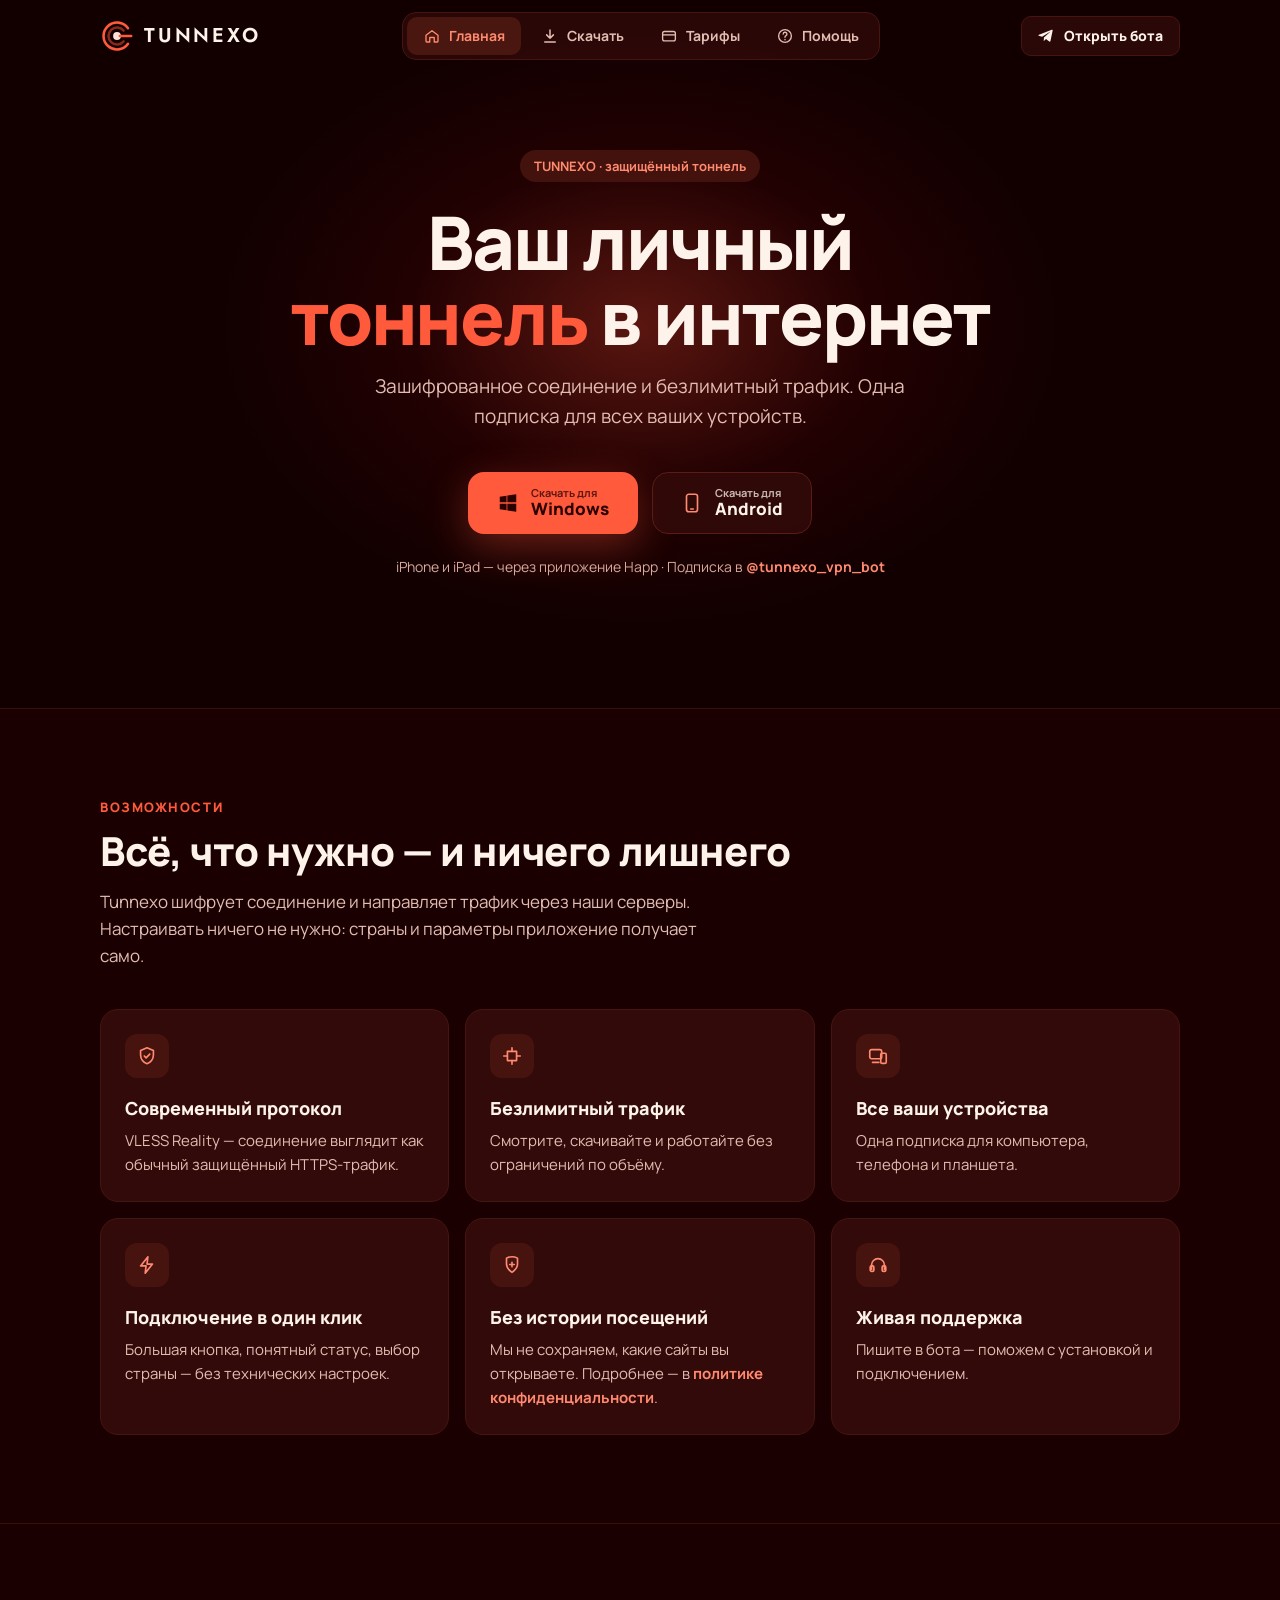
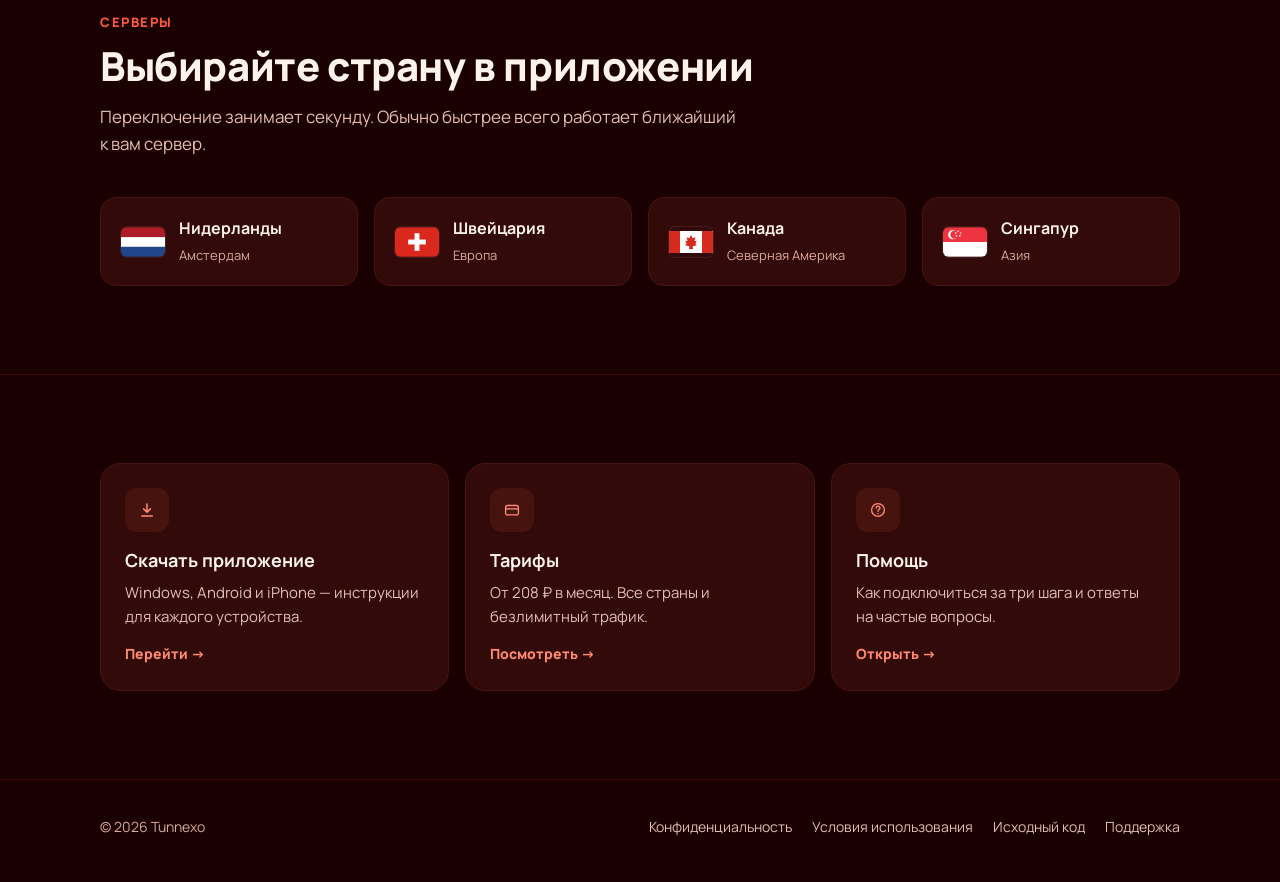
==== commit 97ce9ee3: "Site: enable Android download (publish after APK is released) Co-Authored-By: Claude Opus 5.5 <norep" ====
--- a/site/index.html
+++ b/site/index.html
@@ -40,10 +40,9 @@
           <svg width="22" height="22" viewBox="0 0 24 24" fill="currentColor" aria-hidden="true"><path d="M3 5.1 10.4 4v7.2H3zm8.3-1.2L21 2.5v8.7h-9.7zM3 12.8h7.4V20L3 18.9zm8.3 0H21v8.7l-9.7-1.4z"/></svg>
           <span><small>Скачать для</small>Windows</span>
         </a>
-        <!-- Android: when the APK is published, point href at the .apk and drop the "soon" class + badge -->
-        <a class="pbtn secondary soon" data-os="android" href="download.html#android">
+        <a class="pbtn secondary" data-os="android" href="https://github.com/borov-tech/tunnexo-app/releases/latest/download/Tunnexo-android-universal.apk">
           <svg width="22" height="22" viewBox="0 0 24 24" fill="none" aria-hidden="true"><rect x="6" y="2.5" width="12" height="19" rx="2.5" stroke="currentColor" stroke-width="1.8"/><path d="M10.5 18.5h3" stroke="currentColor" stroke-width="1.8" stroke-linecap="round"/></svg>
-          <span><small>Скоро для</small>Android<em class="badge">скоро</em></span>
+          <span><small>Скачать для</small>Android</span>
         </a>
       </div>
       <p class="hero-note rise r5">iPhone и iPad — через приложение Happ · Подписка в <a class="link" href="https://t.me/tunnexo_vpn_bot" rel="noopener">@tunnexo_vpn_bot</a></p>
@@ -150,7 +149,11 @@
     if (box && /Android/i.test(navigator.userAgent || '')) {
       var win = box.querySelector('[data-os="windows"]');
       var and = box.querySelector('[data-os="android"]');
-      if (win && and) box.insertBefore(and, win);
+      if (win && and) {
+        box.insertBefore(and, win);
+        and.classList.remove('secondary'); and.classList.add('primary');
+        win.classList.remove('primary'); win.classList.add('secondary');
+      }
     }
   } catch (e) {}
 })();
